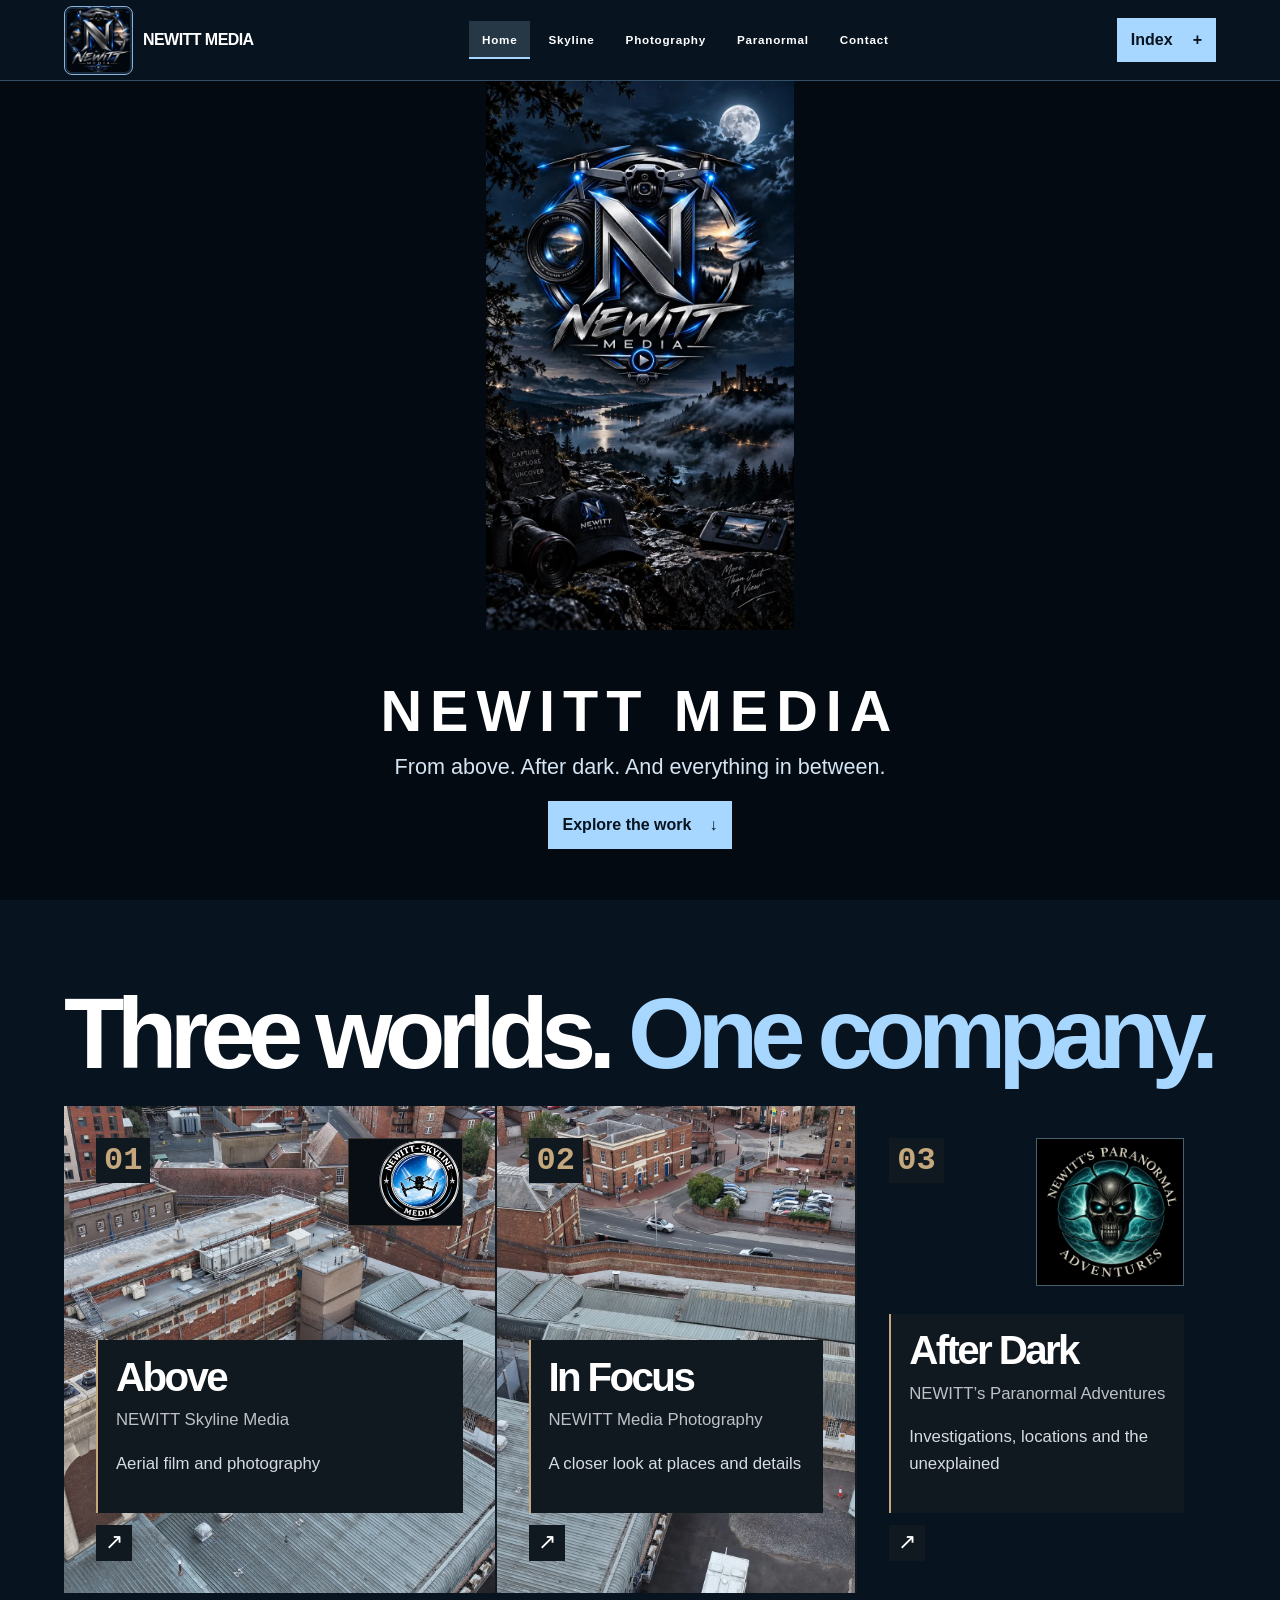
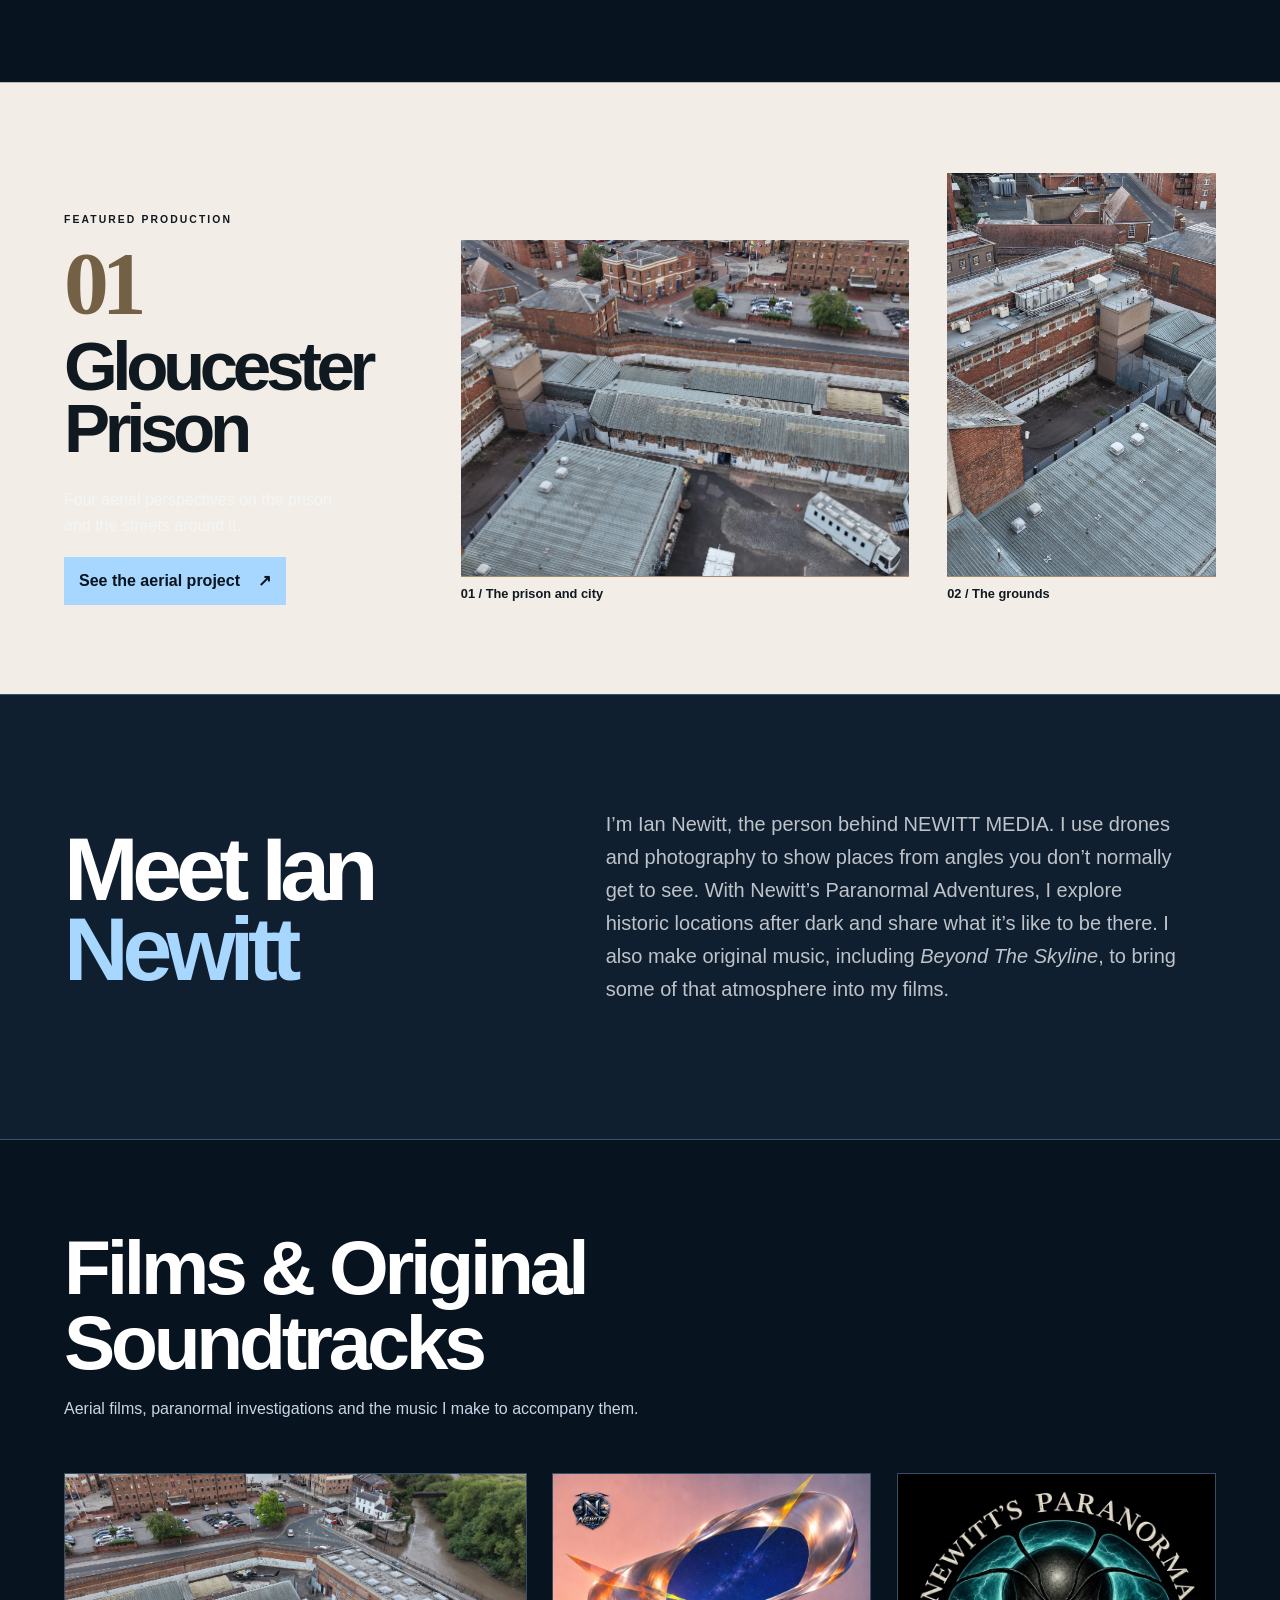
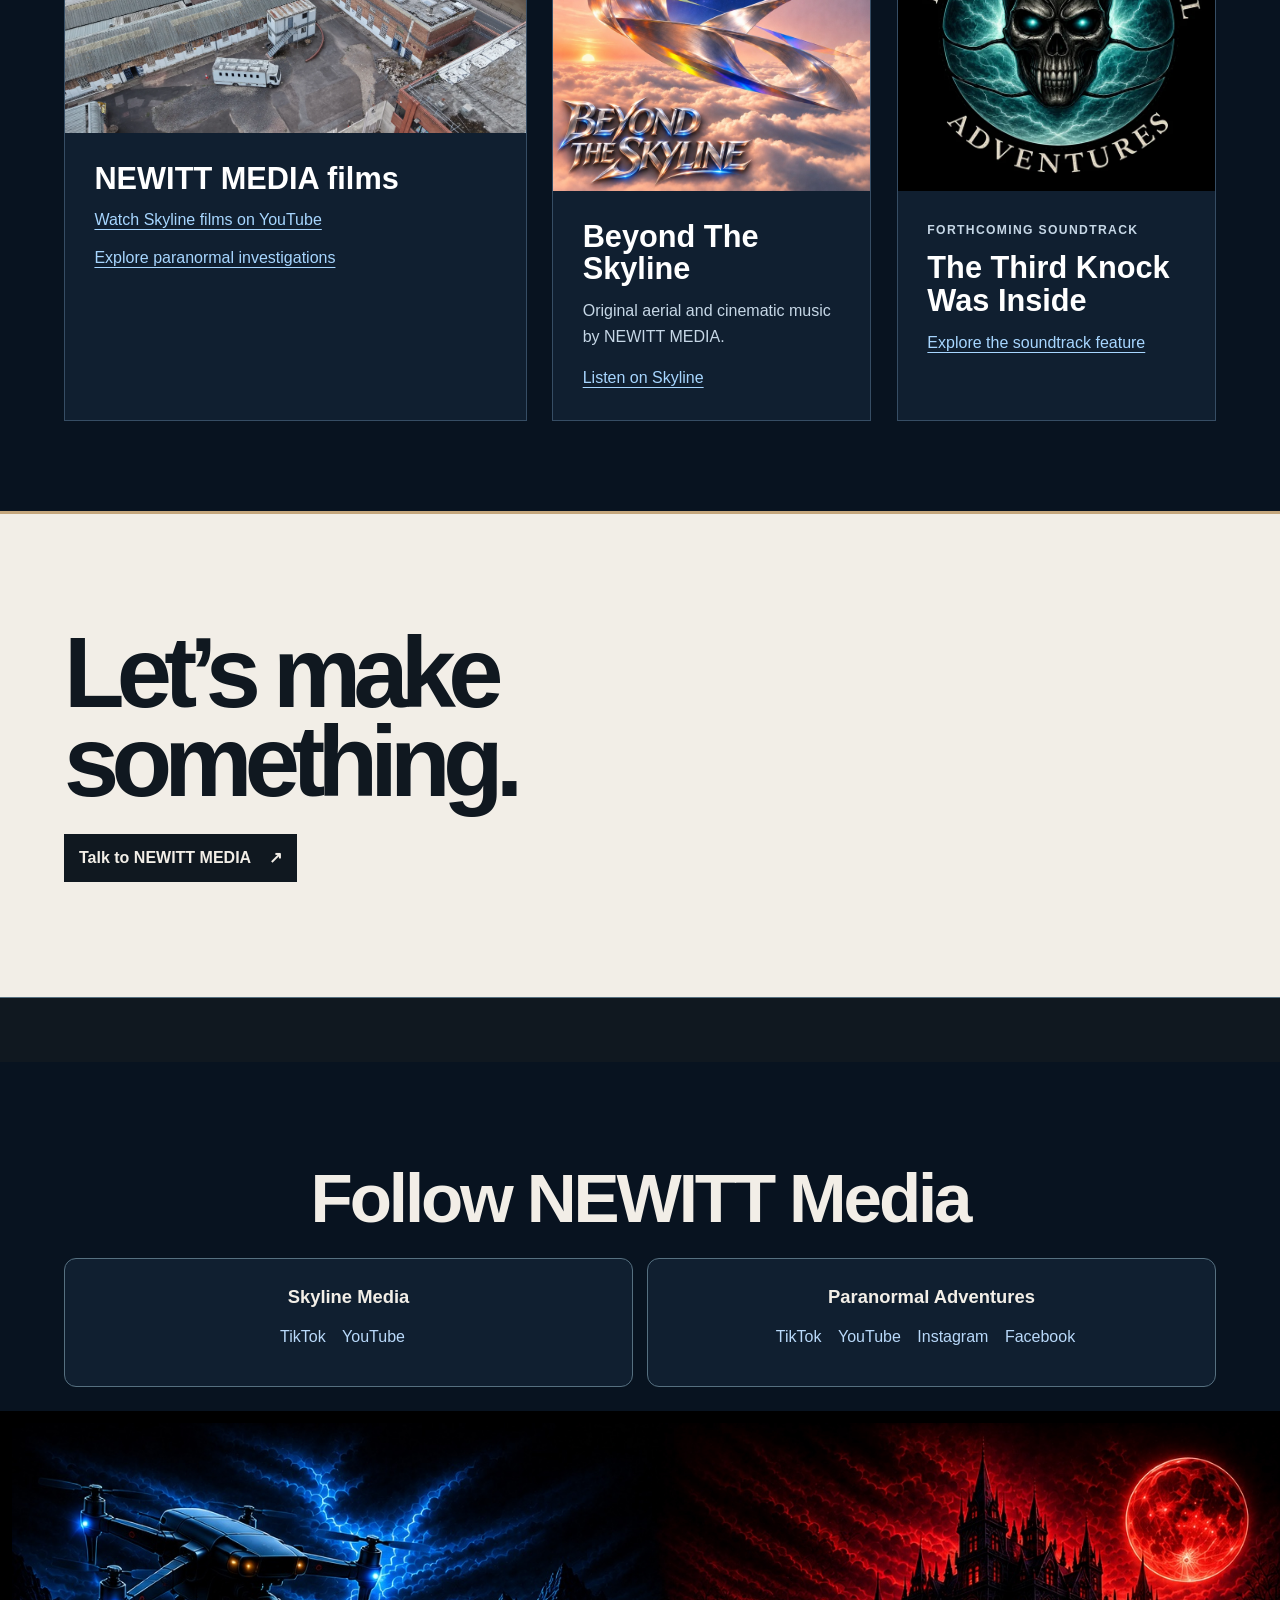
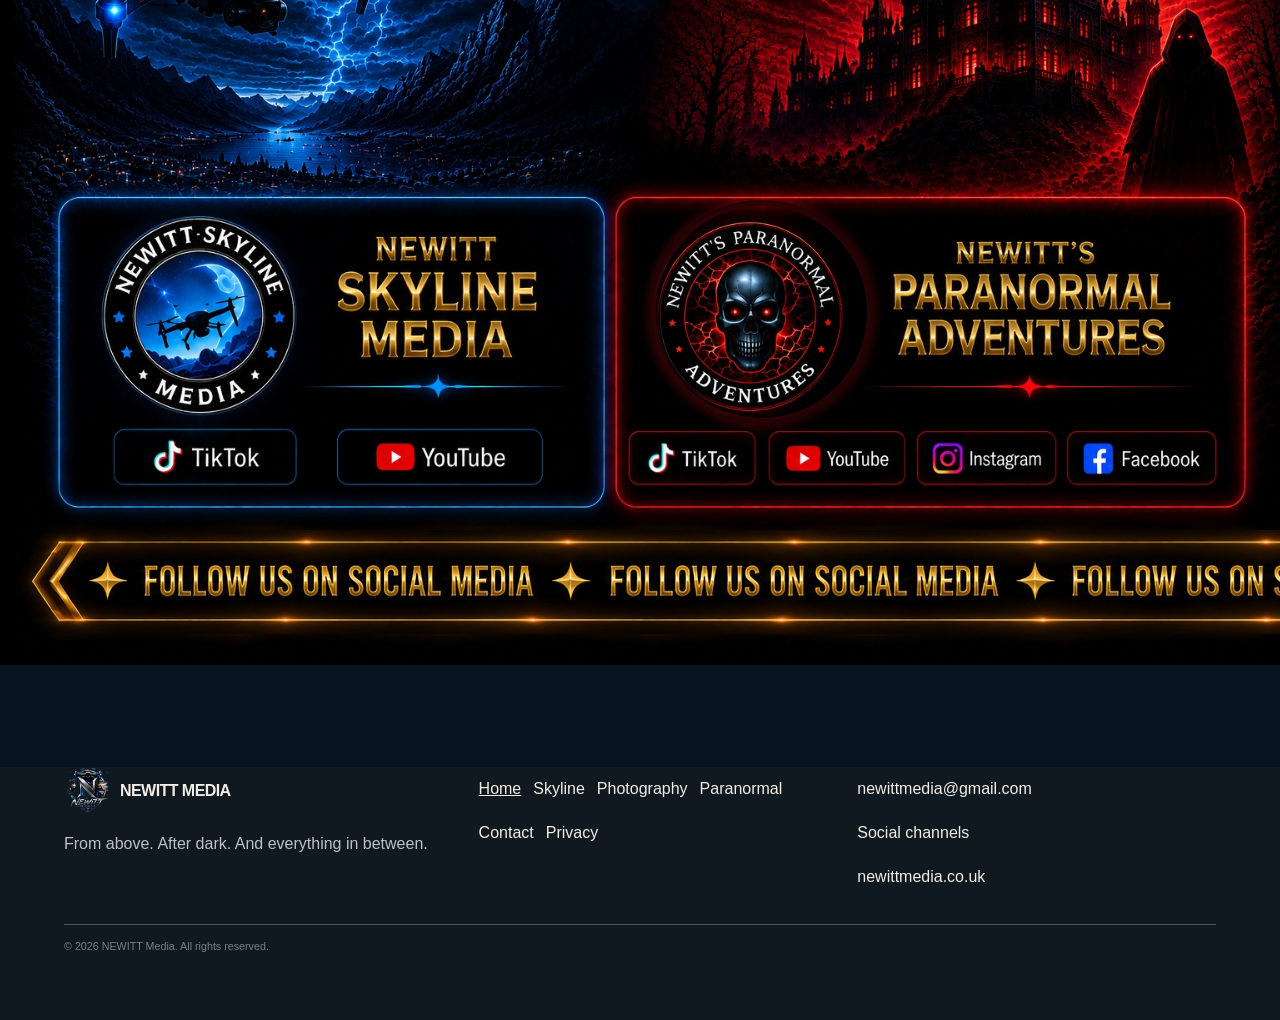
==== public/index.html @ 0f24ded1 "Build cinematic photography and Skyline reels" ====
<!doctype html>
<html lang="en-GB">

<head>

    <meta charset="utf-8">

    <meta
        name="viewport"
        content="width=device-width, initial-scale=1, viewport-fit=cover"
    >

    <meta
        name="theme-color"
        content="#020305"
    >

    <meta
        name="description"
        content="NEWITT Media. Aerial media, photography and paranormal adventures. From above. After dark. And everything in between."
    >

    <meta
        name="author"
        content="NEWITT Media"
    >

    <meta
        name="robots"
        content="index, follow, max-image-preview:large"
    >

    <meta
        name="referrer"
        content="strict-origin-when-cross-origin"
    >

    <meta
        name="format-detection"
        content="telephone=no"
    >

    <link
        rel="canonical"
        href="https://www.newittmedia.co.uk/"
    >


    <!-- =====================================================
         OPEN GRAPH
    ====================================================== -->

    <meta
        property="og:type"
        content="website"
    >

    <meta
        property="og:url"
        content="https://www.newittmedia.co.uk/"
    >

    <meta
        property="og:title"
        content="NEWITT Media | From Above. After Dark. And Everything In Between."
    >

    <meta
        property="og:description"
        content="Aerial media, photography and paranormal adventures from NEWITT Media."
    >

    <meta
        property="og:image"
        content="https://www.newittmedia.co.uk/newitt-media-logo.png"
    >

    <meta
        property="og:image:alt"
        content="NEWITT Media logo"
    >

    <meta
        property="og:site_name"
        content="NEWITT Media"
    >


    <!-- =====================================================
         TWITTER / X
    ====================================================== -->

    <meta
        name="twitter:card"
        content="summary_large_image"
    >

    <meta
        name="twitter:title"
        content="NEWITT Media | From Above. After Dark. And Everything In Between."
    >

    <meta
        name="twitter:description"
        content="Aerial media, photography and paranormal adventures from NEWITT Media."
    >

    <meta
        name="twitter:image"
        content="https://www.newittmedia.co.uk/newitt-media-logo.png"
    >

    <meta
        name="twitter:image:alt"
        content="NEWITT Media logo"
    >


    <title>
        NEWITT Media | From Above. After Dark. And Everything In Between.
    </title>


    <!-- =====================================================
         STRUCTURED DATA
    ====================================================== -->

    <script type="application/ld+json">
    {
        "@context": "https://schema.org",
        "@type": "Organization",
        "name": "NEWITT Media",
        "url": "https://www.newittmedia.co.uk/",
        "logo": "https://www.newittmedia.co.uk/newitt-media-logo.png",
        "description": "NEWITT Media brings together aerial drone media, photography and paranormal adventures.",
        "sameAs": [
            "https://www.tiktok.com/@newittskylinemedia",
            "https://www.youtube.com/@Newitt-skyline-media",
            "https://www.tiktok.com/@nw13ttt",
            "https://www.instagram.com/nw13ttt/",
            "https://www.youtube.com/@NewittsParanormalAdventures",
            "https://www.facebook.com/share/1AiSkdbyM4/"
        ]
    }
    </script>


    <!-- =====================================================
         MASTER STYLESHEET
    ====================================================== -->

    <link
        rel="stylesheet"
        href="style.css"
    >

    <link rel="stylesheet" href="studio.css?v=2">
    <link rel="stylesheet" href="editorial.css?v=3">
    <script src="editorial.js" defer></script>
    <link rel="stylesheet" href="moonlit.css?v=2">
    <script src="moonlit.js" defer></script>
</head>


<body
    id="top"
    class="home-page"
>


<!-- =====================================================
     CINEMATIC INTRO
===================================================== -->

<a class="studio-skip-link" href="#main-content">Skip to content</a>
<header class="site-header editorial-header">
    <div class="container nav">
        <a class="editorial-brand" href="index.html" aria-label="NEWITT MEDIA home">
            <span class="brand-mark"><img src="newitt-media-logo.png" alt="" width="64" height="64" fetchpriority="high"></span>
            <span>NEWITT <strong>MEDIA</strong></span>
        </a>
        <button class="menu-toggle" type="button" aria-expanded="false" aria-controls="main-menu" aria-label="Open navigation menu"><span></span><span></span><span></span></button>
        <nav class="nav-links" id="main-menu" aria-label="Main navigation"><a href="index.html" aria-current="page">Home</a><a href="skyline.html">Skyline</a><a href="photography.html">Photography</a><a href="paranormal.html">Paranormal</a><a href="contact.html">Contact</a></nav>
        <button class="editorial-menu-open" type="button" aria-haspopup="dialog" aria-controls="editorial-menu">Index <span aria-hidden="true">+</span></button>
    </div>
</header>
<dialog id="editorial-menu" class="editorial-menu" aria-labelledby="editorial-menu-title">
    <div class="editorial-menu-head">
        <div class="menu-identity"><span class="brand-mark"><img src="newitt-media-logo.png" alt="" width="64" height="64"></span><p id="editorial-menu-title">NEWITT MEDIA</p></div>
        <form method="dialog"><button type="submit" autofocus>Close <span aria-hidden="true">×</span></button></form>
    </div>
    <nav aria-label="Site index"><a href="index.html" aria-current="page"><span aria-hidden="true">01</span> Home</a><a href="skyline.html"><span aria-hidden="true">02</span> Skyline</a><a href="photography.html"><span aria-hidden="true">03</span> Photography</a><a href="paranormal.html"><span aria-hidden="true">04</span> Paranormal</a><a href="contact.html"><span aria-hidden="true">05</span> Contact</a><a href="privacy.html"><span aria-hidden="true">06</span> Privacy</a></nav>
</dialog>


<!-- =====================================================
     MAIN CONTENT
===================================================== -->

<main id="main-content" tabindex="-1">
    <section class="moon-opening" aria-labelledby="arrival-title">
        <a class="moon-opening-player" href="skyline.html#skyline-soundtracks" aria-label="Open the Beyond The Skyline soundtrack player">
            <picture>
                <source media="(max-width: 600px)" srcset="media/moonlit/valley-portrait.webp">
                <img src="media/moonlit/valley-wide.webp" width="1448" height="1086" fetchpriority="high" alt="Silver and blue NEWITT MEDIA emblem over a moonlit valley">
            </picture>
        </a>
        <div class="container moon-opening-copy">
            <h1 id="arrival-title">NEWITT MEDIA</h1>
            <p>From above. After dark. And everything in between.</p>
            <a class="editorial-action" href="#worlds">Explore the work <span aria-hidden="true">↓</span></a>
        </div>
    </section>
    <section class="worlds" id="worlds" aria-labelledby="newitt-media-intro-title">
        <div class="container">
            <h2 id="newitt-media-intro-title">Three worlds. <span>One company.</span></h2>
            <div class="worlds-panels">
                <a class="world-panel world-skyline" href="skyline.html" data-lens="skyline">
                    <img class="world-image" src="media/skyline/Gloucester-prison-aerial-03.webp" alt="" loading="lazy" decoding="async">
                    <span class="world-panel-top"><span class="world-index" aria-hidden="true">01</span><img class="world-logo" src="sky-logo.png" alt="" loading="lazy" decoding="async"></span>
                    <div class="world-copy"><h3>Above</h3><p>NEWITT Skyline Media</p><p class="world-description">Aerial film and photography</p></div>
                    <span class="world-arrow" aria-hidden="true">↗</span>
                </a>
                <a class="world-panel world-photography" href="photography.html" data-lens="photography">
                    <img class="world-image" src="media/skyline/Gloucester-prison-aerial-02.webp" alt="" loading="lazy" decoding="async">
                    <span class="world-panel-top"><span class="world-index" aria-hidden="true">02</span></span>
                    <div class="world-copy"><h3>In Focus</h3><p>NEWITT Media Photography</p><p class="world-description">A closer look at places and details</p></div>
                    <span class="world-arrow" aria-hidden="true">↗</span>
                </a>
                <a class="world-panel world-paranormal" href="paranormal.html" data-lens="paranormal">
                    
                    <span class="world-panel-top"><span class="world-index" aria-hidden="true">03</span><img class="world-logo" src="media/moonlit/after-dark.webp" alt="" loading="lazy" decoding="async"></span>
                    <div class="world-copy"><h3>After Dark</h3><p>NEWITT’s Paranormal Adventures</p><p class="world-description">Investigations, locations and the unexplained</p></div>
                    <span class="world-arrow" aria-hidden="true">↗</span>
                </a>
            </div>
        </div>
    </section>
    <section class="production-wall" aria-labelledby="production-title">
        <div class="container production-layout">
            <header><p class="eyebrow">Featured production</p><p class="production-index" aria-hidden="true">01</p><h2 id="production-title">Gloucester<br>Prison</h2>
                <p>Four aerial perspectives on the prison and the streets around it.</p>
                <a class="editorial-action" href="skyline.html#gloucester-prison">See the aerial project <span aria-hidden="true">↗</span></a>
            </header>
            <figure class="production-wide"><img src="media/skyline/Gloucester-prison-aerial-02.webp" alt="Aerial view of Gloucester Prison and nearby buildings" loading="lazy" decoding="async"><figcaption>01 / The prison and city</figcaption></figure>
            <figure class="production-tall"><img src="media/skyline/Gloucester-prison-aerial-03.webp" alt="The prison grounds and neighbouring streets" loading="lazy" decoding="async"><figcaption>02 / The grounds</figcaption></figure>
        </div>
    </section>
    <section class="ian-bio" id="meet-ian" aria-labelledby="ian-title">
        <div class="container ian-layout">
            <h2 id="ian-title">Meet Ian <span>Newitt</span></h2>
            <p>I’m Ian Newitt, the person behind NEWITT MEDIA. I use drones and photography to show places from angles you don’t normally get to see. With Newitt’s Paranormal Adventures, I explore historic locations after dark and share what it’s like to be there. I also make original music, including <em>Beyond The Skyline</em>, to bring some of that atmosphere into my films.</p>
        </div>
    </section>
    <section class="editorial-screening original-showcase" id="home-soundtrack" aria-labelledby="screening-title">
        <div class="container">
            <header class="original-heading">
                <h2 id="screening-title">Films &amp; Original Soundtracks</h2>
                <p>Aerial films, paranormal investigations and the music I make to accompany them.</p>
            </header>
            <div class="original-grid">
                <article class="original-film">
                    <img src="media/skyline/Gloucester-prison-aerial-01.webp" alt="Gloucester Prison from above" width="2400" height="1350" loading="lazy" decoding="async">
                    <div class="original-copy">
                        <h3>NEWITT MEDIA films</h3>
                        <a href="https://www.youtube.com/@Newitt-skyline-media">Watch Skyline films on YouTube</a>
                        <a href="paranormal.html">Explore paranormal investigations</a>
                    </div>
                </article>
                <article class="original-album">
                    <img src="media/soundtracks/beyond-the-skyline.jpg" alt="Beyond The Skyline cover artwork" width="820" height="820" loading="lazy" decoding="async">
                    <div class="original-copy">
                        <h3>Beyond The Skyline</h3>
                        <p>Original aerial and cinematic music by NEWITT MEDIA.</p>
                        <a href="skyline.html#skyline-soundtracks">Listen on Skyline</a>
                    </div>
                </article>
                <article class="original-album">
                    <img src="media/moonlit/after-dark.webp" alt="Newitt’s Paranormal Adventures skull emblem" width="700" height="700" loading="lazy" decoding="async">
                    <div class="original-copy">
                        <p class="original-label">Forthcoming soundtrack</p>
                        <h3>The Third Knock Was Inside</h3>
                        <a href="paranormal.html#original-soundtracks">Explore the soundtrack feature</a>
                    </div>
                </article>
            </div>
        </div>
    </section>

    <section class="editorial-invitation" aria-labelledby="invitation-title">
        <div class="container"><h2 id="invitation-title">Let’s make<br>something.</h2><a class="editorial-action" href="contact.html">Talk to NEWITT MEDIA <span aria-hidden="true">↗</span></a></div>
    </section>
</main>


<!-- =====================================================
     BACK TO TOP
===================================================== -->

<a
    href="#top"
    class="back-to-top"
    id="back-to-top"
    aria-label="Back to top"
>
    ↑
</a>


<!-- =====================================================
     FOOTER
===================================================== -->

<footer class="site-footer editorial-footer">
    <section
    class="social-hub"
    id="social"
    aria-label="NEWITT Media cinematic social media animation"
>

    <div class="container studio-social-links">
        <h2>Follow NEWITT Media</h2>
        <div class="studio-social-grid">
            <div>
                <h3>Skyline Media</h3>
                <a href="https://www.tiktok.com/@newittskylinemedia">TikTok</a>
                <a href="https://www.youtube.com/@Newitt-skyline-media">YouTube</a>
            </div>
            <div>
                <h3>Paranormal Adventures</h3>
                <a href="https://www.tiktok.com/@nw13ttt">TikTok</a>
                <a href="https://www.youtube.com/@NewittsParanormalAdventures">YouTube</a>
                <a href="https://www.instagram.com/nw13ttt/">Instagram</a>
                <a href="https://www.facebook.com/share/1AiSkdbyM4/">Facebook</a>
            </div>
        </div>
    </div>
    <div
        class="social-master-frame"
        style="position:relative;"
    >

        <iframe
            class="social-master-animation"
            src="NEWITT_ANIMATED_SOCIAL_SECTION_BANNER_BUTTONS.html"
            title="NEWITT Media cinematic social media animation"
            loading="lazy"
            scrolling="no"
            frameborder="0"
            allowtransparency="true"
        ></iframe>


        <!-- =================================================
             INVISIBLE SOCIAL CLICK ZONES

             EDIT ONLY THE HREFS BELOW IF A SOCIAL ACCOUNT
             EVER CHANGES.
        ================================================== -->

        <div
            aria-label="NEWITT Media social media links"
            style="
                position:absolute;
                inset:0;
                z-index:20;
                pointer-events:none;
            "
        >

            <!-- SKYLINE TIKTOK -->

            <a
                href="https://www.tiktok.com/@newittskylinemedia"
                target="_blank"
                rel="noopener noreferrer"
                aria-label="NEWITT Skyline Media TikTok"
                style="
                    position:absolute;
                    left:7.7%;
                    top:70.3%;
                    width:14.7%;
                    height:8%;
                    display:block;
                    pointer-events:auto;
                    background:transparent;
                    cursor:pointer;
                "
            ></a>


            <!-- SKYLINE YOUTUBE -->

            <a
                href="https://www.youtube.com/@Newitt-skyline-media"
                target="_blank"
                rel="noopener noreferrer"
                aria-label="NEWITT Skyline Media YouTube"
                style="
                    position:absolute;
                    left:25.1%;
                    top:70.3%;
                    width:16.6%;
                    height:8%;
                    display:block;
                    pointer-events:auto;
                    background:transparent;
                    cursor:pointer;
                "
            ></a>


            <!-- PARANORMAL TIKTOK -->

            <a
                href="https://www.tiktok.com/@nw13ttt"
                target="_blank"
                rel="noopener noreferrer"
                aria-label="NEWITT's Paranormal Adventures TikTok"
                style="
                    position:absolute;
                    left:47.9%;
                    top:70.3%;
                    width:10.4%;
                    height:8%;
                    display:block;
                    pointer-events:auto;
                    background:transparent;
                    cursor:pointer;
                "
            ></a>


            <!-- PARANORMAL YOUTUBE -->

            <a
                href="https://www.youtube.com/@NewittsParanormalAdventures"
                target="_blank"
                rel="noopener noreferrer"
                aria-label="NEWITT's Paranormal Adventures YouTube"
                style="
                    position:absolute;
                    left:58.9%;
                    top:70.3%;
                    width:11.1%;
                    height:8%;
                    display:block;
                    pointer-events:auto;
                    background:transparent;
                    cursor:pointer;
                "
            ></a>


            <!-- PARANORMAL INSTAGRAM -->

            <a
                href="https://www.instagram.com/nw13ttt/"
                target="_blank"
                rel="noopener noreferrer"
                aria-label="NEWITT's Paranormal Adventures Instagram"
                style="
                    position:absolute;
                    left:70.4%;
                    top:70.3%;
                    width:11.5%;
                    height:8%;
                    display:block;
                    pointer-events:auto;
                    background:transparent;
                    cursor:pointer;
                "
            ></a>


            <!-- PARANORMAL FACEBOOK -->

            <a
                href="https://www.facebook.com/share/1AiSkdbyM4/"
                target="_blank"
                rel="noopener noreferrer"
                aria-label="NEWITT's Paranormal Adventures Facebook"
                style="
                    position:absolute;
                    left:82.1%;
                    top:70.3%;
                    width:12.3%;
                    height:8%;
                    display:block;
                    pointer-events:auto;
                    background:transparent;
                    cursor:pointer;
                "
            ></a>

        </div>

    </div>

</section>
    <div class="container">
        <div class="editorial-footer-grid">
            <div>
                <a class="editorial-brand" href="index.html"><img src="newitt-media-logo.png" alt="" width="52" height="52"><span>NEWITT <strong>MEDIA</strong></span></a>
                <p>From above. After dark. And everything in between.</p>
            </div>
            <nav class="studio-footer-links" aria-label="Footer navigation"><a href="index.html" aria-current="page">Home</a><a href="skyline.html">Skyline</a><a href="photography.html">Photography</a><a href="paranormal.html">Paranormal</a><a href="contact.html">Contact</a><a href="privacy.html">Privacy</a></nav>
            <div class="editorial-footer-contact">
                <a href="mailto:newittmedia@gmail.com">newittmedia@gmail.com</a>
                <a href="index.html#social">Social channels</a>
                <a href="https://newittmedia.co.uk/">newittmedia.co.uk</a>
            </div>
        </div>
        <p class="copyright">© 2026 NEWITT Media. All rights reserved.</p>
    </div>
</footer>


<!-- =====================================================
     MASTER JAVASCRIPT
===================================================== -->

<script
    src="script.js"
    defer
></script>


</body>

</html>
---- public/style.css ----
/* =========================================================
   NEWITT MEDIA
   MASTER PROFESSIONAL STYLESHEET
   STREAMLINED FINAL BUILD
   30 AUGUST 2026

   Premium dark / blue / cyan / gold
   Responsive desktop / tablet / mobile
   Cinematic first-visit intro
   Mobile page-transition protection
========================================================= */


/* =========================================================
   RESET
========================================================= */

*,
*::before,
*::after {
    box-sizing: border-box;
}

html {
    background: #020305;
    scroll-behavior: smooth;
}

body {
    margin: 0;
    min-width: 320px;
    min-height: 100vh;
    overflow-x: hidden;

    background:
        linear-gradient(
            180deg,
            rgba(2, 3, 5, 0.08),
            rgba(2, 3, 5, 0.22)
        ),
        url("background.png") center top / cover no-repeat fixed;

    color: #f4f7fa;

    font-family:
        Inter,
        "Avenir Next",
        Avenir,
        -apple-system,
        BlinkMacSystemFont,
        "Segoe UI",
        Arial,
        sans-serif;

    line-height: 1.6;

    text-rendering: optimizeLegibility;

    -webkit-font-smoothing: antialiased;
    -moz-osx-font-smoothing: grayscale;
}

body::before {
    content: "";

    position: fixed;
    inset: 0;

    z-index: -1;

    pointer-events: none;

    background:
        radial-gradient(
            circle at 50% 15%,
            rgba(0, 174, 255, 0.045),
            transparent 42%
        );
}

img {
    display: block;
    max-width: 100%;
}

a {
    color: inherit;
    text-decoration: none;
}

button {
    font: inherit;
}

button,
a {
    -webkit-tap-highlight-color: transparent;
}

section {
    position: relative;
}

::selection {
    background: rgba(0, 190, 255, 0.25);
    color: #ffffff;
}


/* =========================================================
   MASTER CONTAINER
========================================================= */

.container {
    width: min(1120px, calc(100% - 40px));
    margin-inline: auto;
}


/* =========================================================
   HEADER
========================================================= */

.site-header {
    position: sticky;
    top: 0;
    z-index: 1000;

    background: rgba(2, 3, 5, 0.84);

    border-bottom:
        1px solid
        rgba(255, 255, 255, 0.08);

    backdrop-filter: blur(18px);
    -webkit-backdrop-filter: blur(18px);
}

.nav {
    min-height: 76px;

    display: flex;
    align-items: center;
    justify-content: space-between;

    gap: 24px;
}

.nav-brand {
    display: inline-flex;
    align-items: center;

    gap: 10px;

    min-width: 0;
}

.nav-brand img {
    width: 42px;
    height: 42px;

    flex: 0 0 42px;

    object-fit: contain;
}

.nav-brand span {
    white-space: nowrap;

    color: #ffffff;

    font-size: 0.86rem;
    font-weight: 750;

    letter-spacing: 0.14em;
}

.nav-brand strong {
    color: #c9a45b;
}

.nav-links {
    display: flex;
    align-items: center;

    gap: 4px;
}

.nav-links a {
    padding: 8px 11px;

    border-radius: 6px;

    color:
        rgba(255, 255, 255, 0.76);

    font-size: 0.73rem;
    font-weight: 650;

    letter-spacing: 0.065em;

    transition:
        color 180ms ease,
        background 180ms ease;
}

.nav-links a:hover,
.nav-links a.active {
    color: #ffffff;

    background:
        rgba(255, 255, 255, 0.07);
}

.menu-toggle {
    display: none;

    width: 44px;
    height: 44px;

    padding: 8px;

    border:
        1px solid
        rgba(255, 255, 255, 0.15);

    border-radius: 8px;

    background:
        rgba(255, 255, 255, 0.035);

    cursor: pointer;
}

.menu-toggle span {
    display: block;

    width: 100%;
    height: 2px;

    margin: 5px 0;

    border-radius: 999px;

    background: #ffffff;
}


/* =========================================================
   TYPOGRAPHY
========================================================= */

h1,
h2,
h3 {
    margin-top: 0;

    line-height: 1.08;

    font-family:
        "Avenir Next",
        Avenir,
        Inter,
        -apple-system,
        BlinkMacSystemFont,
        "Segoe UI",
        Arial,
        sans-serif;

    text-rendering: optimizeLegibility;
}

h1 {
    margin-bottom: 18px;

    font-size:
        clamp(2.25rem, 6vw, 5rem);

    font-weight: 750;

    letter-spacing: -0.028em;
}

h2 {
    margin-bottom: 16px;

    font-size:
        clamp(2rem, 4vw, 3.4rem);

    font-weight: 750;

    letter-spacing: -0.022em;
}

h3 {
    margin-bottom: 10px;

    font-size: 1.15rem;

    font-weight: 700;
}

p {
    margin-top: 0;

    color:
        rgba(244, 247, 250, 0.76);
}

.eyebrow {
    margin-bottom: 10px;

    color: #c9a45b;

    font-size: 0.65rem;
    font-weight: 750;

    letter-spacing: 0.20em;

    text-transform: uppercase;
}

h1 span,
h2 span,
.section-heading span {
    color: #c9a45b;
}


/* =========================================================
   GLOBAL CENTRING
========================================================= */

.hero,
.skyline-hero,
.paranormal-hero,
.photography-hero,
.contact-hero {
    text-align: center;
}

.hero-content,
.skyline-hero-content,
.paranormal-hero-content,
.photography-hero-content,
.contact-hero-content {
    width: min(860px, 100%);

    margin-inline: auto;

    display: flex;
    flex-direction: column;

    align-items: center;
    justify-content: center;

    text-align: center;
}

.about {
    width: min(900px, 100%);

    margin-inline: auto;

    text-align: center;
}

.section-heading {
    width: 100%;

    margin-bottom: 28px;

    text-align: center;
}

.section-heading p {
    width: min(700px, 100%);

    margin-inline: auto;
}

.about > p {
    width: min(760px, 100%);

    margin-inline: auto;
}


/* =========================================================
   HERO
========================================================= */

.hero,
.skyline-hero,
.paranormal-hero,
.photography-hero,
.contact-hero {
    min-height: 76vh;

    display: flex;
    align-items: center;

    padding: 95px 0;
}

.hero {
    overflow: hidden;
}

.hero-atmosphere,
.paranormal-atmosphere {
    position: absolute;
    inset: 0;

    pointer-events: none;
}

.hero-atmosphere {
    background:
        radial-gradient(
            circle at 50% 42%,
            rgba(0, 170, 255, 0.10),
            transparent 35%
        );
}

.paranormal-atmosphere {
    background:
        radial-gradient(
            circle at 50% 35%,
            rgba(155, 20, 30, 0.12),
            transparent 40%
        );
}

.paranormal-fog {
    position: absolute;
    inset: 0;

    pointer-events: none;

    background:
        radial-gradient(
            ellipse at 50% 80%,
            rgba(180, 180, 180, 0.045),
            transparent 45%
        );
}

.hero-content {
    position: relative;
    z-index: 2;
}

.hero-logo-wrap {
    width: min(230px, 46vw);

    margin: 0 auto 25px;
}

.hero-logo {
    width: 100%;
    height: auto;

    object-fit: contain;

    margin-inline: auto;

    filter:
        drop-shadow(
            0 0 28px
            rgba(0, 170, 255, 0.13)
        );
}

.hero-content h1 {
    width: 100%;
    max-width: 950px;

    margin-inline: auto;
}

.hero-rule {
    width: 90px;
    height: 1px;

    margin: 20px auto;

    background:
        rgba(201, 164, 91, 0.65);
}

.hero-tagline {
    color: #c9a45b;

    font-size:
        clamp(0.75rem, 1.5vw, 0.95rem);

    font-weight: 750;

    letter-spacing: 0.18em;

    text-transform: uppercase;

    text-align: center;
}

.hero-introduction {
    width: min(650px, 100%);

    margin-inline: auto;

    text-align: center;
}


/* =========================================================
   PAGE LOGOS
========================================================= */

.page-logo {
    display: block;

    width: min(250px, 52vw);

    max-height: 220px;

    height: auto;

    margin: 0 auto 28px;

    object-fit: contain;
}

.skyline-logo {
    filter:
        drop-shadow(
            0 0 28px
            rgba(0, 174, 255, 0.18)
        );
}

.paranormal-logo {
    filter:
        drop-shadow(
            0 0 28px
            rgba(190, 30, 40, 0.22)
        );
}

.photography-logo {
    filter:
        drop-shadow(
            0 0 28px
            rgba(201, 164, 91, 0.14)
        );
}

.photography-mark {
    margin-bottom: 18px;

    text-align: center;
}

.photography-symbol {
    color: #78d58a;

    font-size: 2.7rem;

    line-height: 1;
}


/* =========================================================
   BUTTONS
========================================================= */

.buttons,
.hero-actions {
    width: 100%;

    display: flex;

    align-items: center;
    justify-content: center;

    flex-wrap: wrap;

    gap: 9px;

    margin-top: 22px;
}

.button,
.buttons a,
.hero-actions a,
.social-button {
    display: inline-flex;

    width: auto;

    max-width: max-content;

    flex: 0 0 auto;

    min-height: 39px;

    align-items: center;
    justify-content: center;

    gap: 7px;

    padding: 8px 14px;

    border:
        1px solid
        rgba(255, 255, 255, 0.16);

    border-radius: 6px;

    background:
        rgba(255, 255, 255, 0.045);

    color: #ffffff;

    font-size: 0.70rem;

    font-weight: 700;

    letter-spacing: 0.055em;

    line-height: 1.1;

    white-space: nowrap;

    cursor: pointer;

    transition:
        transform 180ms ease,
        background 180ms ease,
        border-color 180ms ease,
        box-shadow 180ms ease;
}

.button:hover,
.buttons a:hover,
.hero-actions a:hover,
.social-button:hover {
    transform: translateY(-2px);

    background:
        rgba(255, 255, 255, 0.09);

    border-color:
        rgba(255, 255, 255, 0.28);
}

.button.primary {
    color: #f5d38a;

    border-color:
        rgba(201, 164, 91, 0.52);

    background:
        rgba(201, 164, 91, 0.12);
}

.button.primary:hover {
    background:
        rgba(201, 164, 91, 0.20);

    box-shadow:
        0 8px 25px
        rgba(201, 164, 91, 0.10);
}


/* =========================================================
   CINEMATIC FIRST-VISIT INTRO
========================================================= */

.site-intro {
    position: fixed;

    inset: 0;

    z-index: 5000;

    display: grid;

    place-items: center;

    overflow: hidden;

    background: #020305;

    transform: translateZ(0);

    -webkit-transform: translateZ(0);
}

.intro-atmosphere {
    position: absolute;

    inset: -20%;

    background:
        radial-gradient(
            circle at center,
            rgba(0, 170, 255, 0.14),
            transparent 28%
        ),
        radial-gradient(
            circle at 50% 65%,
            rgba(0, 120, 255, 0.07),
            transparent 38%
        );

    animation:
        introAtmosphere
        5s
        ease-in-out
        infinite
        alternate;
}

.intro-light-sweep {
    position: absolute;

    top: -20%;
    left: -30%;

    width: 28%;
    height: 140%;

    background:
        linear-gradient(
            90deg,
            transparent,
            rgba(130, 220, 255, 0.18),
            transparent
        );

    transform: rotate(18deg);

    animation:
        introSweep
        6.5s
        ease-in-out
        infinite;
}

.intro-content {
    position: relative;

    z-index: 2;

    display: flex;

    width:
        min(
            760px,
            calc(100% - 40px)
        );

    flex-direction: column;

    align-items: center;

    text-align: center;
}

.intro-logo {
    display: block;

    width:
        min(
            240px,
            52vw
        );

    max-height: 280px;

    height: auto;

    margin: 0 auto;

    object-fit: contain;

    opacity: 1;

    filter: none;

    transform:
        translateZ(0);

    -webkit-transform:
        translateZ(0);

    backface-visibility: hidden;

    -webkit-backface-visibility: hidden;

    animation:
        introLogoSafe
        1.2s
        ease-out
        both;
}

.intro-name {
    margin-top: 22px;

    color: #ffffff;

    font-size:
        clamp(
            1.8rem,
            5vw,
            3.8rem
        );

    font-weight: 850;

    letter-spacing: 0.14em;
}

.intro-name span {
    color: #c9a45b;
}

.intro-line {
    width: 90px;
    height: 1px;

    margin: 20px auto;

    background:
        rgba(201, 164, 91, 0.7);
}

.intro-tagline {
    max-width: 680px;

    color:
        rgba(255, 255, 255, 0.76);

    font-size:
        clamp(
            0.68rem,
            1.7vw,
            0.9rem
        );

    font-weight: 700;

    letter-spacing: 0.17em;

    line-height: 1.8;

    text-align: center;
}

.site-intro.intro-hidden {
    opacity: 0;

    visibility: hidden;

    pointer-events: none;

    transition:
        opacity 900ms ease,
        visibility 0s linear 900ms;
}


/* =========================================================
   MOBILE PAGE TRANSITION
   JAVASCRIPT CREATES THIS ELEMENT

   This is deliberately extremely simple.

   The overlay is:
   - fixed
   - full screen
   - above everything
   - GPU composited
   - pointer protected
========================================================= */

#newitt-transition-overlay {
    position: fixed;

    inset: 0;

    width: 100%;
    height: 100%;

    z-index: 2147483647;

    background: #020305;

    opacity: 0;

    visibility: visible;

    pointer-events: all;

    transform: translateZ(0);

    -webkit-transform: translateZ(0);

    will-change: opacity;

    contain: strict;
}


/* =========================================================
   NEWITT MEDIA INTRODUCTION
========================================================= */

.newitt-media-intro {
    position: relative;

    width: 100%;

    overflow: hidden;

    padding:
        85px 0 78px;

    background:
        linear-gradient(
            180deg,
            rgba(2, 3, 5, 0.30),
            rgba(2, 3, 5, 0.72)
        );

    text-align: center;
}

.newitt-media-intro-glow {
    position: absolute;

    inset: 0;

    pointer-events: none;

    background:
        radial-gradient(
            circle at 50% 18%,
            rgba(0, 174, 255, 0.075),
            transparent 34%
        ),
        radial-gradient(
            circle at 50% 75%,
            rgba(201, 164, 91, 0.045),
            transparent 40%
        );
}

.newitt-media-intro .container {
    position: relative;

    z-index: 2;
}

.newitt-media-intro-heading {
    width:
        min(
            760px,
            100%
        );

    margin:
        0 auto 42px;

    text-align: center;
}

.newitt-media-intro-heading h2 {
    margin-bottom: 0;

    font-size:
        clamp(
            2rem,
            6vw,
            3.5rem
        );
}

.newitt-media-intro-main {
    width:
        min(
            650px,
            100%
        );

    margin:
        0 auto;

    color:
        rgba(244, 247, 250, 0.70);

    font-size:
        clamp(
            0.9rem,
            2vw,
            1.05rem
        );

    line-height: 1.7;

    text-align: center;
}


/* =========================================================
   THREE WORLD CARDS
========================================================= */

.newitt-media-intro-worlds {
    width: 100%;

    display: grid;

    grid-template-columns:
        repeat(
            3,
            minmax(
                0,
                1fr
            )
        );

    gap: 18px;

    align-items: stretch;
}

.newitt-intro-world {
    position: relative;

    min-width: 0;

    display: flex;

    flex-direction: column;

    align-items: center;

    justify-content: flex-start;

    padding:
        30px 22px 27px;

    overflow: hidden;

    border:
        1px solid
        rgba(255, 255, 255, 0.10);

    border-radius: 10px;

    background:
        rgba(4, 7, 12, 0.58);

    box-shadow:
        0 18px 55px
        rgba(0, 0, 0, 0.18);

    backdrop-filter: blur(8px);

    -webkit-backdrop-filter: blur(8px);

    text-align: center;

    transition:
        transform 350ms ease,
        border-color 350ms ease,
        background 350ms ease,
        box-shadow 350ms ease;
}

.newitt-intro-world:hover {
    transform:
        translateY(-7px);

    background:
        rgba(7, 10, 16, 0.70);

    box-shadow:
        0 24px 65px
        rgba(0, 0, 0, 0.28);
}


/* =========================================================
   WORLD ACCENTS
========================================================= */

.newitt-intro-skyline {
    border-color:
        rgba(0, 174, 255, 0.20);
}

.newitt-intro-skyline:hover {
    border-color:
        rgba(0, 174, 255, 0.52);

    box-shadow:
        0 24px 65px
        rgba(0, 140, 255, 0.10);
}

.newitt-intro-paranormal {
    border-color:
        rgba(190, 30, 40, 0.18);
}

.newitt-intro-paranormal:hover {
    border-color:
        rgba(220, 45, 55, 0.48);

    box-shadow:
        0 24px 65px
        rgba(180, 25, 35, 0.10);
}

.newitt-intro-photography {
    border-color:
        rgba(201, 164, 91, 0.20);
}

.newitt-intro-photography:hover {
    border-color:
        rgba(201, 164, 91, 0.48);

    box-shadow:
        0 24px 65px
        rgba(201, 164, 91, 0.09);
}


/* =========================================================
   WORLD LOGOS
========================================================= */

.newitt-intro-logo-wrap {
    width: 100%;

    height: 135px;

    display: flex;

    align-items: center;
    justify-content: center;

    margin-bottom: 18px;

    overflow: hidden;
}

.newitt-intro-logo {
    display: block;

    width:
        min(
            175px,
            70%
        );

    height: 125px;

    object-fit: contain;

    margin-inline: auto;

    transition:
        transform 450ms ease;
}

.newitt-intro-world:hover
.newitt-intro-logo {
    transform:
        scale(1.035);
}

.newitt-intro-skyline
.newitt-intro-logo {
    filter:
        drop-shadow(
            0 0 18px
            rgba(0, 174, 255, 0.14)
        );
}

.newitt-intro-paranormal
.newitt-intro-logo {
    filter:
        drop-shadow(
            0 0 18px
            rgba(190, 30, 40, 0.16)
        );
}

.newitt-intro-photography
.newitt-intro-logo {
    filter:
        drop-shadow(
            0 0 18px
            rgba(201, 164, 91, 0.12)
        );
}


/* =========================================================
   WORLD TEXT
========================================================= */

.newitt-intro-text {
    width: 100%;

    text-align: center;
}

.newitt-intro-text h3 {
    margin-bottom: 10px;

    color: #ffffff;

    font-size:
        clamp(
            0.82rem,
            1.3vw,
            1rem
        );

    font-weight: 800;

    letter-spacing: 0.10em;

    line-height: 1.35;
}

.newitt-intro-text p {
    width: 100%;

    margin:
        0 auto;

    color:
        rgba(244, 247, 250, 0.67);

    font-size:
        clamp(
            0.76rem,
            1.2vw,
            0.88rem
        );

    line-height: 1.7;

    text-align: center;
}


/* =========================================================
   INTRO CLOSING
========================================================= */

.newitt-media-intro-closing {
    width:
        min(
            760px,
            100%
        );

    margin:
        38px auto 0;

    padding-top: 26px;

    border-top:
        1px solid
        rgba(201, 164, 91, 0.18);

    text-align: center;
}

.newitt-media-intro-closing p {
    margin-bottom: 9px;

    color:
        rgba(255, 255, 255, 0.72);

    font-size:
        clamp(
            0.9rem,
            2vw,
            1.05rem
        );

    letter-spacing: 0.03em;
}

.newitt-media-intro-closing strong {
    color: #c9a45b;

    font-weight: 750;
}

.newitt-media-intro-closing span {
    display: block;

    color:
        rgba(255, 255, 255, 0.43);

    font-size:
        clamp(
            0.58rem,
            1.2vw,
            0.68rem
        );

    font-weight: 700;

    letter-spacing: 0.16em;

    line-height: 1.6;
}


/* =========================================================
   MASTER CINEMATIC SOCIAL ANIMATION
========================================================= */

.social-hub {
    position: relative;

    width: 100%;

    overflow: hidden;

    isolation: isolate;

    padding: 0;

    background: #020305;

    text-align: center;
}

.social-master-frame {
    position: relative;

    width: 100%;

    max-width: 1536px;

    margin-inline: auto;

    overflow: hidden;

    background: #020305;

    aspect-ratio:
        1536 / 1024;

    transform: translateZ(0);

    -webkit-transform: translateZ(0);
}

.social-master-animation,
.social-master-frame iframe {
    display: block;

    width: 100%;
    height: 100%;

    margin: 0;
    padding: 0;

    border: 0;

    overflow: hidden;

    background: #020305;
}


/* =========================================================
   CTA
========================================================= */

.home-cta {
    padding:
        70px 0;
}

.cta-panel {
    width:
        min(
            780px,
            100%
        );

    margin-inline: auto;

    padding:
        38px 30px;

    border:
        1px solid
        rgba(201, 164, 91, 0.24);

    border-radius: 10px;

    background:
        rgba(3, 5, 8, 0.60);

    text-align: center;

    backdrop-filter: blur(8px);

    -webkit-backdrop-filter: blur(8px);
}

.cta-panel .hero-actions {
    justify-content: center;
}


/* =========================================================
   CONTENT CARDS
========================================================= */

.investigation-grid,
.photography-focus-grid,
.contact-grid {
    width: 100%;

    display: grid;

    grid-template-columns:
        repeat(
            3,
            minmax(
                0,
                1fr
            )
        );

    gap: 14px;
}

.investigation-card,
.photography-focus-card,
.contact-card {
    min-width: 0;

    padding: 22px;

    border:
        1px solid
        rgba(255, 255, 255, 0.10);

    border-radius: 9px;

    background:
        rgba(4, 7, 12, 0.52);

    backdrop-filter: blur(7px);

    -webkit-backdrop-filter: blur(7px);

    text-align: center;
}

.investigation-card p,
.photography-focus-card p,
.contact-card p {
    margin-bottom: 0;

    font-size: 0.86rem;
}

.photography-focus-icon,
.contact-card-icon {
    margin-bottom: 10px;

    font-size: 1.4rem;
}

.photography-focus-icon {
    color: #78d58a;
}

.skyline-contact
.contact-card-icon {
    color: #4ecfff;
}

.paranormal-contact
.contact-card-icon {
    color: #ff5d67;
}

.photography-contact
.contact-card-icon {
    color: #78d58a;
}

.contact-card h2 {
    font-size: 1.4rem;
}


/* =========================================================
   GALLERY
========================================================= */

.gallery-grid {
    width: 100%;

    display: grid;

    grid-template-columns:
        repeat(
            2,
            minmax(
                0,
                1fr
            )
        );

    gap: 14px;
}

.gallery-item {
    position: relative;

    display: block;

    width: 100%;

    aspect-ratio:
        16 / 10;

    padding: 0;

    overflow: hidden;

    border:
        1px solid
        rgba(255, 255, 255, 0.09);

    border-radius: 9px;

    background:
        rgba(0, 0, 0, 0.25);

    cursor: pointer;
}

.gallery-item img {
    width: 100%;
    height: 100%;

    object-fit: cover;

    transition:
        transform 450ms ease;
}

.gallery-item:hover img {
    transform:
        scale(1.035);
}

.gallery-note {
    margin-top: 14px;

    color:
        rgba(255, 255, 255, 0.52);

    font-size: 0.75rem;

    text-align: center;
}


/* =========================================================
   LIGHTBOX
========================================================= */

.lightbox,
#lightbox {
    position: fixed;

    inset: 0;

    z-index: 4000;

    display: none;

    place-items: center;

    padding: 24px;

    background:
        rgba(0, 0, 0, 0.90);
}

.lightbox.active,
#lightbox.active {
    display: grid;
}

.lightbox img,
#lightbox img {
    width: auto;
    height: auto;

    max-width:
        min(
            1100px,
            94vw
        );

    max-height: 88vh;

    border-radius: 6px;
}

.lightbox-close,
#lightbox-close {
    position: absolute;

    top: 18px;
    right: 20px;

    width: 44px;
    height: 44px;

    border:
        1px solid
        rgba(255, 255, 255, 0.18);

    border-radius: 50%;

    background:
        rgba(0, 0, 0, 0.45);

    color: #ffffff;

    font-size: 1.6rem;

    cursor: pointer;
}


/* =========================================================
   BACK TO TOP
========================================================= */

.back-to-top {
    position: fixed;

    right: 18px;
    bottom: 18px;

    z-index: 900;

    display: flex;

    width: 42px;
    height: 42px;

    align-items: center;
    justify-content: center;

    border:
        1px solid
        rgba(201, 164, 91, 0.42);

    border-radius: 50%;

    background:
        rgba(2, 3, 5, 0.82);

    color: #c9a45b;

    font-size: 1.15rem;

    line-height: 1;

    opacity: 0;
    visibility: hidden;

    transform:
        translateY(10px);

    transition:
        opacity 180ms ease,
        visibility 180ms ease,
        transform 180ms ease;

    backdrop-filter: blur(10px);

    -webkit-backdrop-filter: blur(10px);
}

.back-to-top.visible,
.back-to-top.show,
.back-to-top.is-visible {
    opacity: 1;

    visibility: visible;

    transform:
        translateY(0);
}

.back-to-top:hover {
    background:
        rgba(201, 164, 91, 0.12);
}


/* =========================================================
   FOOTER
========================================================= */

.site-footer {
    padding:
        50px 0 30px;

    border-top:
        1px solid
        rgba(255, 255, 255, 0.08);

    background:
        rgba(2, 3, 5, 0.78);

    text-align: center;
}

.footer-logo {
    width: 72px;
    height: 72px;

    margin:
        0 auto 13px;

    object-fit: contain;
}

.footer-brand {
    margin-bottom: 5px;

    color: #ffffff;

    font-size: 0.84rem;

    font-weight: 800;

    letter-spacing: 0.15em;
}

.footer-tagline {
    margin-bottom: 20px;

    color: #c9a45b;

    font-size: 0.64rem;

    font-weight: 750;

    letter-spacing: 0.10em;
}

.copyright,
.website-address {
    margin-bottom: 0;

    color:
        rgba(255, 255, 255, 0.45);

    font-size: 0.67rem;

    line-height: 1.8;
}

.website-address {
    margin-top: 10px;
}

.website-address a {
    color:
        rgba(255, 255, 255, 0.58);

    transition:
        color 180ms ease;
}

.website-address a:hover {
    color: #c9a45b;
}


/* =========================================================
   ANIMATIONS
========================================================= */

@keyframes introAtmosphere {

    from {
        transform:
            scale(1);

        opacity:
            0.7;
    }

    to {
        transform:
            scale(1.12);

        opacity:
            1;
    }

}


@keyframes introSweep {

    0% {
        transform:
            translateX(-120%)
            rotate(18deg);

        opacity:
            0;
    }

    35% {
        opacity:
            1;
    }

    70% {
        opacity:
            0.55;
    }

    100% {
        transform:
            translateX(520%)
            rotate(18deg);

        opacity:
            0;
    }

}


@keyframes introLogoSafe {

    0% {
        opacity:
            0;

        transform:
            scale(0.94)
            translateZ(0);
    }

    100% {
        opacity:
            1;

        transform:
            scale(1)
            translateZ(0);
    }

}


/* =========================================================
   TABLET
========================================================= */

@media (max-width: 900px) {

    .container {
        width:
            min(
                760px,
                calc(100% - 32px)
            );
    }

    .nav-links {
        gap: 2px;
    }

    .nav-links a {
        padding:
            8px;

        font-size:
            0.70rem;
    }

    .investigation-grid,
    .photography-focus-grid,
    .contact-grid,
    .newitt-media-intro-worlds {
        grid-template-columns:
            1fr;
    }

    .newitt-intro-world {
        width: 100%;
    }

    .newitt-intro-logo-wrap {
        height:
            130px;
    }

    .newitt-intro-logo {
        height:
            120px;
    }

}


/* =========================================================
   MOBILE
========================================================= */

@media (max-width: 700px) {

    html,
    body {
        background-color:
            #020305;
    }

    body {
        background-image:
            linear-gradient(
                180deg,
                rgba(2, 3, 5, 0.08),
                rgba(2, 3, 5, 0.22)
            ),
            url("background.png");

        background-position:
            center top;

        background-size:
            cover;

        background-repeat:
            no-repeat;

        background-attachment:
            scroll;
    }


    /* -----------------------------------------------------
       CONTAINER
    ----------------------------------------------------- */

    .container {
        width:
            calc(100% - 28px);
    }


    /* -----------------------------------------------------
       HEADER
    ----------------------------------------------------- */

    .nav {
        min-height:
            68px;
    }

    .nav-brand img {
        width:
            36px;

        height:
            36px;

        flex-basis:
            36px;
    }

    .nav-brand span {
        font-size:
            0.74rem;
    }

    .menu-toggle {
        display:
            block;
    }

    .nav-links {
        position:
            absolute;

        top:
            68px;

        left:
            14px;

        right:
            14px;

        display:
            none;

        flex-direction:
            column;

        align-items:
            stretch;

        gap:
            4px;

        padding:
            9px;

        border:
            1px solid
            rgba(255, 255, 255, 0.10);

        border-radius:
            9px;

        background:
            rgba(2, 3, 5, 0.97);

        box-shadow:
            0 20px 60px
            rgba(0, 0, 0, 0.45);

        backdrop-filter:
            blur(14px);

        -webkit-backdrop-filter:
            blur(14px);
    }

    .nav-links.open,
    .nav-links.active,
    .nav-links.menu-open {
        display:
            flex;
    }

    .nav-links a {
        width:
            100%;

        padding:
            11px;

        text-align:
            center;
    }


    /* -----------------------------------------------------
       HERO
    ----------------------------------------------------- */

    .hero,
    .skyline-hero,
    .paranormal-hero,
    .photography-hero,
    .contact-hero {
        min-height:
            auto;

        padding:
            72px 0;
    }

    .hero-logo-wrap {
        width:
            min(
                175px,
                48vw
            );
    }

    .page-logo {
        width:
            min(
                195px,
                50vw
            );

        max-height:
            175px;

        margin-bottom:
            24px;
    }

    h1 {
        font-size:
            clamp(
                2rem,
                10vw,
                3rem
            );
    }

    h2 {
        font-size:
            clamp(
                1.8rem,
                8vw,
                2.6rem
            );
    }


    /* -----------------------------------------------------
       FIRST-VISIT INTRO
    ----------------------------------------------------- */

    .intro-content {
        width:
            calc(100% - 30px);
    }

    .intro-logo {
        width:
            min(
                210px,
                58vw
            );

        max-height:
            230px;
    }

    .intro-name {
        margin-top:
            18px;

        font-size:
            clamp(
                1.55rem,
                8vw,
                2.5rem
            );

        letter-spacing:
            0.11em;
    }

    .intro-line {
        margin:
            17px auto;
    }

    .intro-tagline {
        width:
            min(
                340px,
                100%
            );

        font-size:
            0.62rem;

        letter-spacing:
            0.12em;

        line-height:
            1.8;
    }


    /* -----------------------------------------------------
       NEWITT MEDIA INTRO
    ----------------------------------------------------- */

    .newitt-media-intro {
        padding:
            65px 0 58px;
    }

    .newitt-media-intro-heading {
        margin-bottom:
            32px;
    }

    .newitt-media-intro-heading h2 {
        font-size:
            clamp(
                1.9rem,
                9vw,
                2.6rem
            );
    }

    .newitt-media-intro-main {
        padding-inline:
            8px;

        font-size:
            0.88rem;

        line-height:
            1.65;
    }

    .newitt-media-intro-worlds {
        display:
            flex;

        flex-direction:
            column;

        gap:
            14px;
    }

    .newitt-intro-world {
        padding:
            25px 18px 23px;

        border-radius:
            9px;
    }

    .newitt-intro-logo-wrap {
        height:
            118px;

        margin-bottom:
            14px;
    }

    .newitt-intro-logo {
        width:
            min(
                165px,
                62%
            );

        height:
            112px;
    }

    .newitt-intro-text h3 {
        font-size:
            0.78rem;

        letter-spacing:
            0.075em;
    }

    .newitt-intro-text p {
        font-size:
            0.78rem;

        line-height:
            1.65;
    }

    .newitt-media-intro-closing {
        margin-top:
            30px;

        padding-top:
            22px;
    }

    .newitt-media-intro-closing p {
        font-size:
            0.84rem;
    }

    .newitt-media-intro-closing span {
        font-size:
            0.54rem;

        letter-spacing:
            0.11em;
    }


    /* -----------------------------------------------------
       BUTTONS
    ----------------------------------------------------- */

    .buttons,
    .hero-actions {
        justify-content:
            center;

        gap:
            7px;
    }

    .button,
    .buttons a,
    .hero-actions a {
        min-height:
            37px;

        padding:
            7px 11px;

        font-size:
            0.64rem;
    }


    /* -----------------------------------------------------
       SOCIAL ANIMATION
    ----------------------------------------------------- */

    .social-master-frame {
        width:
            100%;

        max-width:
            none;

        aspect-ratio:
            1536 / 1024;

        overflow:
            hidden;
    }

    .social-master-animation,
    .social-master-frame iframe {
        width:
            100%;

        height:
            100%;
    }


    /* -----------------------------------------------------
       CTA
    ----------------------------------------------------- */

    .home-cta {
        padding:
            55px 0;
    }

    .cta-panel {
        padding:
            28px 16px;
    }


    /* -----------------------------------------------------
       BACK TO TOP
    ----------------------------------------------------- */

    .back-to-top {
        right:
            13px;

        bottom:
            13px;
    }


    /* -----------------------------------------------------
       TRANSITION PERFORMANCE
    ----------------------------------------------------- */

    #newitt-transition-overlay {
        transition:
            opacity 180ms ease;

        will-change:
            opacity;
    }

}


/* =========================================================
   VERY SMALL PHONES
========================================================= */

@media (max-width: 380px) {

    .nav-brand span {
        display:
            none;
    }

    .social-master-frame {
        width:
            100%;

        aspect-ratio:
            1536 / 1024;
    }

    .newitt-media-intro {
        padding-top:
            55px;
    }

    .newitt-intro-world {
        padding:
            22px 15px;
    }

    .newitt-intro-logo-wrap {
        height:
            105px;
    }

    .newitt-intro-logo {
        height:
            100px;
    }

}


/* =========================================================
   REDUCED MOTION
========================================================= */

@media (prefers-reduced-motion: reduce) {

    html {
        scroll-behavior:
            auto;
    }

    *,
    *::before,
    *::after {
        animation-duration:
            0.01ms !important;

        animation-iteration-count:
            1 !important;

        transition-duration:
            0.01ms !important;
    }

    .social-master-animation {
        animation:
            none !important;
    }

    .newitt-intro-world:hover {
        transform:
            none;
    }

    .newitt-intro-world:hover
    .newitt-intro-logo {
        transform:
            none;
    }

}
---- public/studio.css ----
/* Studio styling shared by the six NEWITT Media pages. */
:root {
    color-scheme: dark;
    --studio-ink: #070b12;
    --studio-panel: #0e1827;
    --studio-text: #edf5ff;
    --studio-muted: #b7c6da;
    --studio-blue: #79bfff;
    --studio-edge: #283b52;
    --studio-chrome: linear-gradient(115deg, #fff 12%, #b1c8e1 56%, #78bdff 96%);
}

body {
    min-width: 0;
    background: var(--studio-ink);
    color: var(--studio-text);
    font-family: "Helvetica Neue", Helvetica, Arial, sans-serif;
}

body::before { content: none; }

.container { width: min(100% - 48px, 1280px); }
main [id] { scroll-margin-top: 94px; }

.studio-skip-link {
    position: fixed;
    top: 10px;
    left: 10px;
    z-index: 6000;
    padding: 12px 18px;
    border-radius: 6px;
    background: var(--studio-text);
    color: var(--studio-ink);
    transform: translateY(-150%);
}

.studio-skip-link:focus { transform: translateY(0); }

a:focus-visible, button:focus-visible, iframe:focus-visible {
    outline: 2px solid #aaddff;
    outline-offset: 4px;
}

.site-header {
    background: rgba(7, 11, 18, .94);
    border-color: var(--studio-edge);
}

.nav { min-height: 76px; }
.nav-brand img { width: 46px; height: 46px; flex-basis: 46px; }
.nav-brand span { color: var(--studio-text); letter-spacing: .16em; }
.nav-brand strong { color: #a9ceef; }
.nav-links { gap: 5px; }

.nav-links a {
    color: #c6d4e6;
    border: 1px solid transparent;
    border-radius: 6px;
    padding: 10px 13px;
}

.nav-links a:hover, .nav-links a[aria-current="page"] {
    color: #fff;
    background: #13243a;
    border-color: #2b4663;
}

.nav-links a[href="contact.html"] { border-color: #47627d; }
.menu-toggle { min-width: 44px; min-height: 44px; }

.home-hero, .skyline-hero, .paranormal-hero,
.photography-page .photography-hero, .contact-hero, .privacy-page .hero {
    position: relative;
    isolation: isolate;
    display: grid;
    align-items: end;
    min-height: clamp(480px, 73vh, 800px);
    padding: clamp(80px, 12vw, 165px) 0 clamp(56px, 8vw, 100px);
    overflow: hidden;
    border-bottom: 1px solid var(--studio-edge);
    background: radial-gradient(ellipse at 80% 12%, #254c70, transparent 58%), #09121e;
}

.home-hero { min-height: clamp(630px, 87vh, 960px); }

.home-hero::after, .skyline-hero::after {
    content: "";
    position: absolute;
    z-index: -1;
    inset: 0;
    background: linear-gradient(90deg, #070d17f0, #070d1799 48%, #070d1730 100%),
        linear-gradient(0deg, #070b12 1%, transparent 65%);
}

.studio-hero-image {
    position: absolute;
    z-index: -2;
    inset: 0;
    width: 100%;
    height: 100%;
    object-fit: cover;
    object-position: center 48%;
}

.paranormal-hero { background: #151515; }

.photography-page .photography-hero { background: #171717; }

.contact-hero, .privacy-page .hero {
    min-height: 0;
    background: radial-gradient(ellipse at 83% 11%, #21446c, transparent 62%), #09111f;
}

.home-hero .hero-content, .skyline-hero-content, .paranormal-hero-content,
.photography-page .photography-hero-content, .contact-hero-content, .privacy-page .hero-content {
    position: relative;
    text-align: left;
}

.home-hero .hero-logo-wrap { width: fit-content; margin: 0 0 16px; }
.home-hero .hero-logo, .page-logo, .privacy-page .contact-logo {
    display: block;
    width: clamp(76px, 12vw, 156px);
    max-height: 135px;
    object-fit: contain;
    margin: 0 0 16px;
}

.eyebrow, .section-heading span { color: var(--studio-blue); }

.home-hero h1, .skyline-hero h1, .paranormal-hero h1, .photography-page .photography-hero h1,
.contact-hero h1, .privacy-page .hero h1 {
    margin: 10px 0 18px;
    font-size: clamp(2.65rem, 8.8vw, 8rem);
    line-height: .94;
    letter-spacing: -.065em;
    color: var(--studio-text);
    text-shadow: none;
    overflow-wrap: break-word;
}

.home-hero h1 span, .skyline-hero h1 span, .paranormal-hero h1 span, .photography-hero h1 span,
.contact-hero h1 span, .privacy-page .hero h1 span {
    color: var(--studio-blue);
}

@supports (background-clip: text) {
    .home-hero h1 span, .skyline-hero h1 span, .contact-hero h1 span, .privacy-page .hero h1 span {
        background: var(--studio-chrome);
        background-clip: text;
        color: transparent;
    }
}

.home-hero h1 span { display: block; }
.home-hero .hero-rule, .photography-hero .hero-rule, .contact-hero .hero-rule { margin-inline: 0; }

.home-hero p, .skyline-hero-content > p, .paranormal-hero-content > p, .photography-hero p,
.contact-hero p, .privacy-page .hero p {
    max-width: 60ch;
    margin-inline: 0;
    color: var(--studio-text);
}

.photography-page .photography-statement, .contact-introduction { margin-inline: 0; }
main section[class*="hero"] .hero-actions { justify-content: flex-start; }

.button, .hero-actions a, .buttons a, .social-button {
    min-height: 44px;
    border: 1px solid #5b7795;
    border-radius: 7px;
    color: var(--studio-text);
    background: #101d2e;
}

.button.primary, .button.primary:hover {
    color: #06101c;
    border-color: #b7dcff;
    background: linear-gradient(110deg, #d6ebff, #85bfff);
    box-shadow: 0 7px 26px #25598752;
}

.about, .newitt-media-intro, .studio-work, .social-hub, .home-cta {
    padding-block: clamp(54px, 8vw, 116px);
}

.about, .newitt-media-intro, .social-hub {
    background: radial-gradient(ellipse at 88% 0%, #132740 0%, transparent 58%), var(--studio-ink);
}

.section-heading h2, .newitt-media-intro-heading h2, .cta-panel h2, .studio-social-links h2 {
    font-size: clamp(2rem, 5.4vw, 4.9rem);
    line-height: 1;
    letter-spacing: -.045em;
    color: var(--studio-text);
}

.section-heading p, .newitt-media-intro-main, .gallery-note { color: var(--studio-muted); }
.section-heading .eyebrow { color: var(--studio-blue); }

.newitt-intro-world, .cta-panel, .photography-focus-card, .investigation-card,
.contact-option, .photography-portfolio, .privacy-summary, .skyline-gallery {
    border-radius: 14px;
    border: 1px solid var(--studio-edge);
    background-color: var(--studio-panel);
}

.newitt-intro-skyline { --division-line: #79bfff; }
.newitt-intro-paranormal { --division-line: #d2b7fa; }
.newitt-intro-photography { --division-line: #9cd9e0; }
.newitt-intro-world { border-top: 2px solid var(--division-line); }

.studio-work { background: #09121e; }
.studio-work-feature {
    position: relative;
    isolation: isolate;
    display: grid;
    align-items: end;
    min-height: clamp(250px, 46vw, 590px);
    overflow: hidden;
    border: 1px solid var(--studio-edge);
    border-radius: 14px;
    background: #142439;
}

.studio-work-feature img {
    position: absolute;
    z-index: -2;
    inset: 0;
    width: 100%;
    height: 100%;
    object-fit: cover;
}

.studio-work-feature::after {
    content: "";
    position: absolute;
    z-index: -1;
    inset: 0;
    background: linear-gradient(0deg, #050b14ed, transparent 64%);
}

.studio-work-feature > span {
    display: flex;
    justify-content: space-between;
    gap: 10px;
    padding: clamp(18px, 4vw, 46px);
    color: #fff;
    font-size: clamp(1.15rem, 3vw, 2.2rem);
    font-weight: 700;
}

.skyline-gallery-item { border-color: #436384; border-radius: 10px; }
.skyline-gallery-caption { background: #07101ce8; }
.skyline-music { border-block: 1px solid var(--studio-edge); }
.skyline-music-panel { border-radius: 14px; }
.skyline-lightbox { z-index: 1900; }

.studio-social-grid {
    display: grid;
    grid-template-columns: repeat(2, minmax(0, 1fr));
    gap: 14px;
    margin: 24px 0;
}

.studio-social-grid > div {
    padding: clamp(16px, 3vw, 28px);
    border: 1px solid var(--studio-edge);
    border-radius: 12px;
    background: var(--studio-panel);
}

.studio-social-grid h3 { margin-bottom: 8px; }
.studio-social-grid a, .studio-footer-links a {
    display: inline-flex;
    align-items: center;
    min-height: 44px;
    margin-right: 12px;
    color: #b9d9fa;
}

.studio-social-grid a:hover, .studio-footer-links a:hover { text-decoration: underline; }

.contact-page main > section:last-child, .privacy-page .about { padding: clamp(40px, 7vw, 90px) 0; }
.privacy-summary { max-width: 82ch; margin-inline: auto; padding: clamp(18px, 4vw, 46px); }
.privacy-summary h3 { margin-top: 1.35em; }
.privacy-summary p, .privacy-summary li { color: var(--studio-muted); }
.privacy-summary a { overflow-wrap: anywhere; }

.site-footer { border-top: 1px solid var(--studio-edge); background: #060a10; }
.studio-footer-links { display: flex; flex-wrap: wrap; justify-content: center; gap: 0 12px; margin-top: 12px; }
.studio-footer-links a { margin-right: 0; }
.studio-footer-links [aria-current="page"] { text-decoration: underline; }

@media (prefers-reduced-motion: no-preference) {
    .studio-work-feature img { transition: transform .5s ease; }
    .studio-work-feature:is(:hover, :focus-visible) img { transform: scale(1.045); }
}

@media (max-width: 700px) {
    .container { width: calc(100% - 32px); }
    .nav { min-height: 68px; }
    .nav-links { background: #0b1420; }
    .home-hero { min-height: clamp(520px, 82svh, 740px); }
    .skyline-hero, .paranormal-hero, .photography-page .photography-hero { min-height: 440px; }
    .home-hero::after, .skyline-hero::after {
        background: linear-gradient(0deg, #070b12 3%, #070d17a8 64%, #070d1738);
    }
    .home-hero h1, .skyline-hero h1, .paranormal-hero h1, .photography-page .photography-hero h1,
    .contact-hero h1, .privacy-page .hero h1 { font-size: clamp(2.4rem, 10vw, 4.7rem); }
    .studio-social-grid { grid-template-columns: 1fr; }
}

@media (prefers-reduced-motion: reduce) {
    .social-master-frame { display: none; }
}

/* A neutral exhibition palette keeps the media itself in its original colour. */
:root {
    --studio-ink: #101112;
    --studio-panel: #191b1d;
    --studio-text: #f2f1ee;
    --studio-muted: #bbbdbf;
    --studio-blue: #a3e9ef;
    --studio-edge: #35383a;
    --studio-chrome: linear-gradient(112deg, #fff, #aeb8bd);
}

.site-header { background: #101112f5; }
.nav-brand strong { color: #cdd0d1; }
.nav-links a { color: #cccecf; }
.nav-links a:hover, .nav-links a[aria-current="page"] {
    background: #25282b;
    border-color: #51585c;
}
.nav-links a[href="contact.html"] { border-color: #60696d; }

.home-hero {
    min-height: calc(100svh - 76px);
    padding: clamp(92px, 13vh, 180px) 0 clamp(46px, 7vw, 98px);
    background: #151719;
}

.home-hero::after, .skyline-hero::after {
    background: linear-gradient(90deg, #111214da, transparent 88%),
        linear-gradient(0deg, #101112f5 0%, #10111250 53%, transparent);
}

.home-hero .hero-atmosphere { display: none; }
.home-hero .hero-logo { width: clamp(72px, 11vw, 138px); }
.home-hero h1 { font-size: clamp(3rem, 11vw, 11rem); }
.home-hero .hero-tagline {
    font-size: clamp(.8rem, 1.8vw, 1.35rem);
    letter-spacing: .13em;
}
.home-hero .hero-rule {
    width: min(320px, 82%);
    height: 1px;
    background: linear-gradient(90deg, #e8eded, #a3e9ef, transparent);
}

.paranormal-page .paranormal-hero,
.photography-page .photography-hero { background: #161718; }
.paranormal-hero h1 span, .photography-hero h1 span { color: #d1d4d6; }
.paranormal-page .investigation-card, .photography-page .photography-focus-card,
.photography-page .photography-portfolio {
    background: #191b1d;
    border-color: #3d4043;
    box-shadow: none;
}

.about, .newitt-media-intro, .social-hub, .home-cta, .studio-work,
.contact-hero, .privacy-page .hero, .site-footer { background: var(--studio-ink); }

.button, .hero-actions a, .buttons a, .social-button {
    background: #222629;
    border-color: #616a6d;
}
.button.primary, .button.primary:hover {
    background: #d9f3f2;
    border-color: #d9f3f2;
    color: #151818;
    box-shadow: none;
}

.newitt-media-intro .newitt-media-intro-glow { display: none; }
.newitt-media-intro-heading { text-align: left; margin-inline: 0; }
.newitt-media-intro-heading .hero-rule { margin-inline: 0; }
.newitt-media-intro-worlds { gap: clamp(10px, 2vw, 22px); }
.newitt-intro-world {
    position: relative;
    isolation: isolate;
    min-height: clamp(275px, 35vw, 430px);
    justify-content: flex-end;
    align-items: flex-start;
    text-align: left;
    background: #191b1d;
    border: 1px solid #434749;
    box-shadow: none;
    overflow: hidden;
}
.newitt-intro-world::before {
    content: "";
    position: absolute;
    inset: 0;
    z-index: -1;
    background: linear-gradient(0deg, #101112 5%, transparent 90%);
}
.newitt-intro-skyline, .newitt-intro-skyline:hover {
    background: url("media/skyline/Gloucester-prison-aerial-03.webp") center / cover;
}
.newitt-intro-paranormal:hover, .newitt-intro-photography:hover { background: #27292b; }
.newitt-intro-world .newitt-intro-text { text-align: left; }
.newitt-intro-world .newitt-intro-text h3 { color: #f4f4f1; }
.newitt-intro-world .world-medium { color: #bfe8e8; font-weight: 650; font-size: .83rem; }
.newitt-intro-world .newitt-intro-logo-wrap { margin-inline: 0; }
.newitt-intro-world:hover, .newitt-intro-world:focus-visible {
    border-color: #a3e9ef;
    box-shadow: 0 12px 30px #0006;
}

.frame-screening {
    padding: clamp(52px, 8vw, 100px) 0;
    background: #181a1b;
    border-block: 1px solid var(--studio-edge);
}
.frame-screening h2 {
    margin: 12px 0 28px;
    font-size: clamp(2.25rem, 7vw, 6rem);
    letter-spacing: -.065em;
    line-height: 1;
}
.frame-screening-grid {
    display: grid;
    grid-template-columns: repeat(2, minmax(0, 1fr));
    gap: clamp(12px, 2vw, 26px);
}
.frame-screening-grid article {
    display: grid;
    gap: 12px;
    align-content: start;
    padding: clamp(20px, 4vw, 46px);
    border: 1px solid var(--studio-edge);
    border-radius: 12px;
    background: #101112;
}
.frame-screening-grid h3 { font-size: clamp(1.35rem, 3vw, 2.25rem); }
.frame-screening-grid p { color: var(--studio-muted); }
.frame-screening-grid a { min-height: 44px; align-content: center; color: var(--studio-blue); }
.frame-screening-grid a:hover { text-decoration: underline; }

.frame-exhibit-title { margin-top: 30px; font-size: clamp(1.5rem, 4vw, 3rem); }
.photography-gallery.frame-exhibit {
    display: grid;
    grid-template-columns: repeat(2, minmax(0, 1fr));
    gap: clamp(12px, 2vw, 24px);
    margin-top: 24px;
}
.frame-exhibit .photography-gallery-item {
    display: grid;
    width: 100%;
    color: var(--studio-text);
    font: inherit;
    text-align: left;
    filter: none;
    background: #141516;
    border: 1px solid #424546;
    border-radius: 8px;
}
.frame-exhibit .photography-gallery-item img,
.frame-exhibit .photography-gallery-item:hover img,
.skyline-gallery-item img, .skyline-gallery-item:hover img {
    filter: none;
}
.frame-exhibit .photography-gallery-item img {
    width: 100%;
    height: auto;
    aspect-ratio: 3 / 2;
    object-fit: cover;
}
.frame-caption { padding: 12px 16px; }

.skyline-music { background: #151819; }
.skyline-music-panel { background: #1b1e20; border-color: #515b61; }
.skyline-music h2 span { color: var(--studio-blue); }
.skyline-music-player { background: #121315; }

@media (prefers-reduced-motion: no-preference) {
    .home-hero h1 span { animation: frame-title-arrival .65s ease-out both; }
    .home-hero .hero-rule { transform-origin: left; animation: frame-line-arrival .95s ease-out both; }
}
@keyframes frame-title-arrival {
    from { transform: translateY(.13em); opacity: .65; }
    to { transform: translateY(0); opacity: 1; }
}
@keyframes frame-line-arrival {
    from { transform: scaleX(.12); }
    to { transform: scaleX(1); }
}

@media (max-width: 700px) {
    .home-hero { min-height: calc(100svh - 68px); }
    .home-hero::after, .skyline-hero::after {
        background: linear-gradient(0deg, #101112 1%, #101112b5 63%, #10111222);
    }
    .home-hero h1 { font-size: clamp(2.45rem, 10.5vw, 4.9rem); }
    .frame-screening-grid, .photography-gallery.frame-exhibit { grid-template-columns: 1fr; }
    .nav-links { background: #171819; }
    .newitt-intro-world { min-height: 260px; }
}

.site-header .nav {
    padding-left: env(safe-area-inset-left);
    padding-right: env(safe-area-inset-right);
}

main .tiktok-preview {
    box-sizing: border-box;
    min-width: 0;
    max-width: 100%;
    border-color: #424749;
    background: #171819;
    box-shadow: none;
}

@media (max-width: 360px) {
    /* Use the adjacent direct channel link when the third-party frame cannot fit. */
    main .tiktok-preview { display: none; }
}
---- public/editorial.css ----
:root {
    --midnight: #101820;
    --champagne: #c5a77d;
    --ivory: #f2eee7;
    --slate: #263746;
    --ink: #101820;
    --gutter: clamp(16px, 5vw, 80px);
    --studio-ink: var(--midnight);
    --studio-panel: #263746;
    --studio-text: var(--ivory);
    --studio-muted: #d6dce0;
    --studio-blue: var(--champagne);
    --studio-edge: #567080;
}

body { background: var(--midnight); color: var(--ivory); }
.container { width: min(100% - 2 * var(--gutter), 1440px); }
main { overflow: clip; }
figure { margin: 0; }
a:focus-visible, button:focus-visible { outline: 3px solid currentColor; outline-offset: 4px; }

.editorial-header { background: var(--ivory); color: var(--ink); border-bottom: 1px solid #10182038; }
.editorial-header .nav { min-height: 72px; padding-inline: max(0px, env(safe-area-inset-left)); }
.editorial-brand { display: inline-flex; align-items: center; gap: 8px; color: inherit; white-space: nowrap; font-weight: 850; letter-spacing: -.035em; }
.editorial-brand img { width: 48px; height: 48px; object-fit: contain; }
.editorial-header .nav-links a { color: var(--ink); border: 0; border-radius: 0; }
.editorial-header .nav-links a:hover, .editorial-header .nav-links a[aria-current="page"] { background: var(--ink); color: var(--ivory); }
.editorial-header .menu-toggle { background: var(--ink); }
.editorial-menu-open { display: none; }
.has-editorial-menu .editorial-menu-open, .editorial-menu-head button {
    display: inline-flex; align-items: center; justify-content: space-between; gap: 20px;
    min-height: 44px; border: 0; padding: 8px 14px; font: inherit; font-weight: 750;
    background: var(--champagne); color: var(--ink); cursor: pointer;
}

.editorial-menu { inset: 0; width: 100%; max-width: none; height: 100%; max-height: none; margin: 0; padding: clamp(20px, 6vw, 90px); border: 0; background: var(--midnight); color: var(--ivory); }
.editorial-menu::backdrop { background: var(--midnight); }
.editorial-menu-head { display: flex; justify-content: space-between; align-items: center; gap: 16px; margin-bottom: 30px; font-weight: 850; }
.editorial-menu nav { display: grid; max-width: 950px; }
.editorial-menu nav a { display: flex; gap: clamp(9px, 3vw, 35px); align-items: baseline; padding: 6px 0; border-top: 1px solid #f2eee749; font-size: clamp(1.8rem, 7vw, 6rem); line-height: 1.1; letter-spacing: -.06em; font-weight: 800; color: var(--ivory); }
.editorial-menu nav a span { font: 600 clamp(.75rem, 1.4vw, 1.2rem) monospace; letter-spacing: 0; color: var(--champagne); }
.editorial-menu nav a:is(:hover,:focus-visible,[aria-current="page"]) { color: var(--champagne); }

.editorial-action { display: inline-flex; align-items: center; justify-content: space-between; gap: 18px; min-height: 48px; max-width: 100%; padding: 11px 15px; background: var(--champagne); color: var(--ink); font-weight: 780; }
.editorial-action:hover { background: var(--ivory); color: var(--ink); outline: 1px solid var(--ink); }

.worlds, .production-wall, .editorial-statement, .editorial-screening, .editorial-invitation { padding-block: clamp(42px, 9vw, 135px); }
.worlds, .production-wall, .editorial-statement, .editorial-screening { text-align: left; }
.worlds { background: var(--ivory); color: var(--ink); }
.worlds h2, .production-wall h2, .editorial-screening h2, .editorial-invitation h2 { font-size: clamp(2.75rem, 7.75vw, 8rem); line-height: .89; letter-spacing: -.078em; font-weight: 850; margin: 0 0 28px; }
.worlds h2 span { color: #4b5864; }
.worlds-panels { display: grid; grid-template-columns: 1.35fr 1fr 1fr; min-height: clamp(280px, 38vw, 540px); }
.world-panel { display: grid; grid-template-rows: auto 1fr auto; justify-items: start; align-items: end; gap: 12px; position: relative; isolation: isolate; overflow: hidden; min-width: 0; min-height: 210px; padding: clamp(14px, 2.5vw, 38px); color: var(--ivory); }
.world-panel h3 { font-size: clamp(1.35rem, 3.15vw, 3.75rem); letter-spacing: -.065em; line-height: .97; overflow-wrap: anywhere; }
.world-panel p { margin-top: 7px; font-size: clamp(.82rem, 1.4vw, 1.05rem); }
.world-index { align-self: start; font: 750 clamp(1.1rem, 3vw, 2rem) monospace; }
.world-arrow { font-size: 1.35rem; }
.world-skyline { background: var(--midnight); }
.world-skyline::before { content: ""; position: absolute; inset: 0; z-index: -1; background: linear-gradient(0deg,#101820f2 4%,#10182030 95%),url("media/skyline/Gloucester-prison-aerial-03.webp") center/cover; }
.world-photography { background: #e5d8c8; color: var(--ink); }
.world-paranormal { background: #263746; }
.world-panel::after { content: ""; position: absolute; inset: 11px; border: 1px solid currentColor; opacity: 0; pointer-events: none; }
.world-panel:is(:hover,:focus-visible)::after { opacity: .85; }
.world-panel:focus-visible { outline-offset: -5px; z-index: 2; }

.production-wall { background: var(--ivory); color: var(--ink); border-top: 1px solid #10182040; }
.production-layout { display: grid; grid-template-columns: 4fr 5fr 3fr; gap: clamp(12px, 3vw, 48px); align-items: end; }
.production-layout header, .production-layout figure { min-width: 0; }
.production-layout .eyebrow, .screening-grid .eyebrow { color: inherit; }
.production-layout header p { max-width: 32ch; margin-bottom: 18px; }
.production-wall h2 { font-size: clamp(2.4rem, 5.4vw, 6.25rem); }
.production-layout img { width: 100%; object-fit: cover; }
.production-wide img { aspect-ratio: 4/3; }
.production-tall img { aspect-ratio: 2/3; }
.production-layout figcaption, .division-plate figcaption { padding-top: 7px; font-size: .8rem; font-weight: 700; }

.editorial-statement { background: var(--slate); color: var(--ink); }
.editorial-statement p { font-size: clamp(.95rem, 2vw, 1.45rem); font-weight: 900; margin-bottom: 18px; }
.editorial-statement h2 { font-weight: 900; font-size: clamp(2.45rem, 11.4vw, 12rem); letter-spacing: -.085em; line-height: .78; }
.editorial-statement h2 span { color: #c5a77d; }
.editorial-statement h2 em { display: inline-block; font-style: normal; font-size: .58em; line-height: .84; }

.editorial-screening { background: var(--midnight); color: var(--ivory); }
.screening-grid { display: grid; grid-template-columns: 1fr 1.15fr; gap: clamp(20px, 6vw, 90px); }
.screening-grid > div { min-width: 0; }
.screening-grid .eyebrow { margin-bottom: 12px; }
.screening-films img { width: 100%; aspect-ratio: 16/9; object-fit: cover; margin-bottom: 12px; }
.screening-sound { padding: clamp(12px, 3vw, 38px); background: #263746; }
.screening-sound h3 { font-size: clamp(1.65rem, 4vw, 3.8rem); letter-spacing: -.06em; }
.editorial-player { display: block; width: 100%; height: clamp(365px, 42vw, 490px); border: 0; margin: 13px 0; }
.screening-sound > a, .soundtrack-player > a { color: var(--champagne); text-decoration: underline; }
.editorial-invitation { background: var(--champagne); color: var(--ink); text-align: left; }
.editorial-invitation .editorial-action { color: var(--ivory); background: var(--ink); }

.division-opening { text-align: left; border: 0; }
.division-opening > .container { align-items: start; width: min(100% - 2 * var(--gutter), 1440px); }
.division-opening h1 { font-size: clamp(3.1rem, 9vw, 10rem); }
.division-opening h1 span { color: inherit; background: none; }
.skyline-page .division-opening { min-height: min(82svh, 800px); background: var(--midnight); }
.skyline-page .division-opening h1 span { color: var(--champagne); }
.skyline-page .skyline-gallery { background: #263746; border-radius: 0; }
.skyline-page .skyline-gallery-grid { grid-template-columns: 1.35fr 1fr; }
.skyline-music { background: var(--ivory); color: var(--ink); }
.skyline-music-panel { display: grid; grid-template-columns: 2fr 3fr; gap: clamp(14px, 5vw, 70px); border: 0; border-radius: 0; background: var(--ivory); box-shadow: none; padding: 0; }
.skyline-music-panel::before { display: none; }
.soundtrack-player, .soundtrack-title { min-width: 0; }
.skyline-music h2, .skyline-music h2 span, .skyline-music-artist, .skyline-music-subtitle, .soundtrack-player > a { color: var(--ink); }
.skyline-music h2 { font-size: clamp(2.2rem, 5vw, 5rem); letter-spacing: -.07em; }
.skyline-music-player { margin-top: 0; }

.photography-page { color-scheme: light; background: var(--ivory); color: var(--ink); }
.photography-page .division-opening { grid-template-columns: minmax(0, 5fr) minmax(0, 7fr); padding: 0; background: var(--ivory); min-height: 0; }
.photography-page .division-opening > .container { grid-column: 1; grid-row: 1; padding: clamp(35px, 7vw, 100px) 0; }
.division-plate { grid-column: 2; grid-row: 1; align-self: stretch; display: grid; grid-template-rows: minmax(0, 1fr) auto; min-height: 420px; }
.division-plate img { width: 100%; height: 100%; object-fit: cover; }
.division-plate figcaption { padding: 10px 16px; background: #d9c8b8; }
.photography-page h1, .photography-page .division-opening h1 span,
.photography-page .division-opening p, .photography-page .photography-statement p,
.photography-page .about :is(h2,h3,p,span), .photography-page .home-cta h2 { color: var(--ink); }
.photography-page .about, .photography-page .home-cta { background: var(--ivory); }
.photography-page .about { width: 100%; }
.photography-page .photography-portfolio, .photography-page .photography-focus-card, .photography-page .cta-panel { background: #eae0d5; border-color: #8d7b71; }
.photography-page .frame-exhibit { grid-template-columns: 1.3fr 1fr; align-items: start; }
.photography-page .frame-exhibit button { background: var(--ivory); border-color: #8d7b71; }
.photography-page .frame-exhibit button:nth-child(even) { margin-top: 36px; }
.photography-page .frame-exhibit button img { filter: none; }
.photography-page .frame-exhibit button:focus-visible { outline-color: var(--ink); }

.paranormal-page .division-opening { background: #101820; }
.paranormal-page .division-opening h1 span { color: #c5a77d; }
.paranormal-page .investigation-card { background: #263746; border-color: #5a6c78; border-radius: 0; }
.paranormal-page .tiktok-preview { background: #263746; border-color: #5a6c78; }
.contact-hero.division-opening, .privacy-page .division-opening { background: var(--ivory); color: var(--ink); }
.contact-hero.division-opening :is(h1,p,.eyebrow), .privacy-page .division-opening :is(h1,p,.eyebrow) { color: var(--ink); }
.contact-page .contact-option { border-radius: 0; }
.privacy-page .privacy-summary { background: #263746; border-radius: 0; }

.editorial-footer { background: var(--ink); color: var(--ivory); text-align: left; padding: clamp(28px, 5vw, 70px) 0; }
.editorial-footer-grid { display: grid; grid-template-columns: 1.1fr 1fr 1fr; gap: 20px; }
.editorial-footer-grid p { margin: 8px 0; }
.editorial-footer .studio-footer-links { justify-content: flex-start; align-content: start; margin: 0; }
.editorial-footer-contact { display: grid; align-content: start; overflow-wrap: anywhere; }
.editorial-footer-contact a, .editorial-footer .studio-footer-links a { color: var(--ivory); min-height: 44px; align-content: center; }
.editorial-footer .copyright { margin-top: 25px; border-top: 1px solid #f2eee746; padding-top: 12px; }

@media (prefers-reduced-motion: no-preference) {
    .world-panel::after { transition: opacity .25s ease, transform .35s ease; }
    .world-skyline::after { transform: scaleX(.74); }
    .world-photography::after { transform: scale(.86); }
    .world-paranormal::after { transform: translateY(18px); }
    .world-panel:is(:hover,:focus-visible)::after { transform: none; }
}
@keyframes editorial-arrival { from { transform: translateY(14px); opacity: .75; } to { transform: none; opacity: 1; } }

@media (max-width: 900px) {
    .editorial-header .nav { gap: 10px; }
    .editorial-header .nav-links a { padding-inline: 6px; }
    .production-layout { grid-template-columns: 1fr 1fr; }
    .production-layout header { grid-column: 1/-1; }
}
@media (max-width: 760px) {
    .has-editorial-menu .editorial-header :is(.nav-links,.menu-toggle) { display: none; }
    .editorial-header .nav-links { background: var(--ivory); }
    .worlds-panels, .screening-grid, .skyline-music-panel, .photography-page .division-opening { grid-template-columns: 1fr; }
    .world-panel { min-height: 175px; }
    .production-layout { grid-template-columns: 1.6fr 1fr; }
    .skyline-page .skyline-gallery-grid, .photography-page .frame-exhibit, .editorial-footer-grid { grid-template-columns: 1fr; }
    .photography-page .frame-exhibit button:nth-child(even) { margin-top: 0; }
    .photography-page .division-opening > .container { grid-row: 1; }
    .division-plate { grid-column: 1; grid-row: 2; min-height: 0; }
    .division-plate img { aspect-ratio: 4/3; }
    .skyline-page .division-opening { min-height: 440px; }
}

.world-panel-top { display: flex; align-items: start; justify-content: space-between; gap: 14px; width: 100%; }
.world-panel-top img { width: min(40%, 88px); height: 58px; object-fit: contain; object-position: right top; }
.screening-skyline { display: block; margin-top: 10px; }

/* The original logo has its own opaque backing in every navigation state. */
.editorial-header {
    position: sticky;
    top: 0;
    z-index: 1000;
    isolation: isolate;
    background: var(--midnight);
    color: #fff;
    border-bottom: 1px solid #c5a77d70;
}
.editorial-header .nav { min-height: 80px; gap: 12px; }
.editorial-header .editorial-brand {
    flex: 0 0 auto;
    min-width: 0;
    gap: 10px;
    opacity: 1;
    visibility: visible;
    color: #fff;
}
.brand-mark {
    display: grid;
    place-items: center;
    flex: 0 0 auto;
    width: 62px;
    height: 62px;
    padding: 2px;
    background: #080e13;
    border: 1px solid #c5a77d64;
}
.editorial-header .brand-mark img, .menu-identity img {
    display: block;
    width: 100%;
    height: 100%;
    max-width: none;
    object-fit: contain;
    opacity: 1;
    visibility: visible;
}
.editorial-header .nav-links { background: var(--midnight); }
.editorial-header .nav-links a { color: #fff; }
.editorial-header .nav-links a:is(:hover,[aria-current="page"]) {
    background: var(--slate);
    color: #fff;
    box-shadow: inset 0 -2px var(--champagne);
}
.menu-identity { display: flex; align-items: center; gap: 12px; color: #fff; }

.signature-arrival { background: var(--midnight); color: #fff; position: relative; }
.signature-frame { position: relative; min-height: clamp(395px, 65svh, 780px); overflow: hidden; }
.signature-aerial {
    position: absolute;
    inset: 0;
    display: block;
    width: 100%;
    height: 100%;
    object-fit: cover;
    object-position: 50% 49%;
    filter: none;
}
.signature-frame figcaption {
    position: absolute;
    inset: 16px var(--gutter) auto auto;
    display: grid;
    gap: 2px;
    padding: 6px 12px;
    background: var(--midnight);
    color: #fff;
    font-size: .76rem;
    text-align: right;
}
.signature-opening {
    position: relative;
    z-index: 1;
    display: grid;
    grid-template-columns: minmax(0, 1fr) minmax(0, 1.45fr);
    width: min(100% - 2 * var(--gutter), 1440px);
    margin: clamp(-205px, -17svh, -100px) auto 0;
    background: var(--midnight);
    border-top: 2px solid var(--champagne);
}
.signature-identity {
    display: grid;
    justify-items: center;
    align-content: center;
    padding: clamp(15px, 4vw, 50px);
    background: #080e13;
}
.signature-identity img { display: block; width: clamp(150px, 20vw, 280px); height: auto; object-fit: contain; }
.signature-identity h1 {
    margin: 0;
    color: #fff;
    font-size: clamp(1.25rem, 3vw, 3.2rem);
    letter-spacing: .1em;
    line-height: 1.05;
    text-align: center;
}
.signature-opening-copy { display: grid; align-content: center; justify-items: start; padding: clamp(21px, 4.5vw, 65px); }
.signature-opening-copy p {
    margin-bottom: 22px;
    font-size: clamp(2rem, 5.55vw, 6.5rem);
    line-height: .86;
    letter-spacing: -.07em;
    font-weight: 820;
}
.signature-opening-copy em {
    display: block;
    margin-top: 12px;
    font-size: .38em;
    line-height: 1.15;
    font-style: normal;
    letter-spacing: .08em;
    color: var(--champagne);
}

.worlds-panels { grid-template-columns: 1.2fr 1fr 1fr; gap: 2px; background: var(--midnight); }
.world-panel { min-height: clamp(285px, 38vw, 520px); background: var(--midnight); color: #fff; }
.world-panel::before { content: none; }
.world-panel::after { inset: 13px; border-color: var(--champagne); }
.world-image { position: absolute; inset: 0; width: 100%; height: 100%; object-fit: cover; z-index: -1; filter: none; }
.world-panel-top { position: relative; }
.world-panel .world-logo { width: min(42%, 115px); height: 88px; background: #080e13; border: 1px solid #c5a77d44; object-fit: contain; }
.world-index { padding: 4px 8px; background: var(--midnight); color: var(--champagne); }
.world-copy {
    align-self: end;
    min-width: 0;
    width: 100%;
    padding: clamp(9px, 1.4vw, 18px);
    background: var(--midnight);
    border-left: 2px solid var(--champagne);
}
.world-description { color: #d6dce0; }
.world-arrow { width: 36px; height: 36px; display: grid; place-items: center; background: var(--midnight); }
.world-paranormal {
    background: repeating-linear-gradient(90deg,transparent 0 47px,#c5a77d20 47px 48px),var(--slate);
}
.world-paranormal .world-logo { width: min(62%, 154px); height: 132px; }
.production-index { color: #746045; font: 650 clamp(2.5rem, 7vw, 7rem)/.8 Georgia, serif; letter-spacing: -.08em; }
.production-layout figcaption, .division-plate figcaption { border-top: 1px solid #a48c6d; }
.editorial-statement { color: #fff; background: var(--slate); }
.editorial-statement h2 { font-family: Georgia, "Times New Roman", serif; font-weight: 500; }
.editorial-invitation { background: var(--ivory); border-top: 3px solid var(--champagne); }
.editorial-footer { background: var(--midnight); }
.signature-section-label { margin-bottom: 14px; color: #61513e; font-size: .85rem; font-weight: 760; }
.paranormal-page .division-opening { border-bottom: 1px solid #c5a77d6e; }
.photography-page .frame-exhibit button { border-color: #8b795f; }

@media (prefers-reduced-motion: no-preference) {
    .signature-aerial { animation: signature-frame-in 1s cubic-bezier(.18,.67,.22,1) both; }
    .world-image { transition: transform .52s cubic-bezier(.18,.67,.22,1); }
    .world-skyline:is(:hover,:focus-visible) .world-image { transform: scale(1.08) translateX(1.5%); }
    .world-photography:is(:hover,:focus-visible) .world-image { transform: scale(.94); }
    .world-paranormal .world-logo { transition: transform .4s ease; }
    .world-paranormal:is(:hover,:focus-visible) .world-logo { transform: translateY(10px); }
}
@keyframes signature-frame-in { from { transform: scale(1.035); } to { transform: scale(1); } }

@media (min-width: 761px) {
    @media (prefers-reduced-motion: no-preference) {
        .worlds-panels { transition: grid-template-columns .45s ease; }
    }
    .worlds-panels:has(.world-photography:is(:hover,:focus-visible)) { grid-template-columns: 1fr 1.25fr 1fr; }
    .worlds-panels:has(.world-paranormal:is(:hover,:focus-visible)) { grid-template-columns: 1fr 1fr 1.25fr; }
}

@media (max-width: 820px) {
    .has-editorial-menu .editorial-header :is(.nav-links,.menu-toggle) { display: none; }
}

@media (max-width: 760px) {
    .editorial-header .nav { min-height: 68px; }
    .brand-mark { width: 50px; height: 50px; }
    .editorial-header .editorial-brand { gap: 7px; font-size: .85rem; }
    .has-editorial-menu .editorial-menu-open { gap: 7px; padding-inline: 10px; }
    .signature-arrival { display: grid; }
    .signature-opening { grid-row: 1; width: 100%; margin: 0; border-top: 0; }
    .signature-opening-copy { padding: 20px 14px; }
    .signature-identity { padding: 8px; }
    .signature-identity img { width: 100%; max-width: 175px; }
    .signature-identity h1 { font-size: clamp(.75rem, 3vw, 1.5rem); }
    .signature-opening-copy p { font-size: clamp(1.6rem, 5.7vw, 3.1rem); }
    .signature-opening-copy .editorial-action { padding: 8px; font-size: .78rem; gap: 6px; }
    .signature-frame { min-height: clamp(270px, 75vw, 530px); }
    .world-panel { min-height: 255px; }
}
---- public/moonlit.css ----
:root{--moon-navy:#081320;--moon-surface:#101f30;--moon-blue:#a7d6ff;--moon-paper:#f6f3ee;--studio-ink:var(--moon-navy);--studio-panel:var(--moon-surface)}
.editorial-header{background:var(--moon-navy);border-color:#89bce35c}
.editorial-menu,.editorial-menu::backdrop,.editorial-header .nav-links{background:var(--moon-navy)}
.editorial-header .brand-mark{border-color:#89bce35c}
.editorial-header .nav-links a:is(:hover,[aria-current="page"]){box-shadow:inset 0 -2px var(--moon-blue)}
.has-editorial-menu .editorial-menu-open,.editorial-menu-head button,.editorial-action{background:var(--moon-blue);color:#07131e}
.moon-opening{background:#040a12;color:#fff}
.moon-opening-player,.moon-opening picture{display:block}
.moon-opening-player:focus-visible{outline-offset:-4px}
#home-soundtrack{scroll-margin-top:90px}
.moon-opening picture img{display:block;width:100%;height:clamp(380px,65vw,750px);object-fit:contain;background:#040a12}
.moon-opening-copy{text-align:center;padding:clamp(22px,4vw,52px) 0}
.moon-opening-copy h1{margin:0 0 8px;font-size:clamp(1.6rem,4.5vw,4rem);letter-spacing:.14em;line-height:1.05}
.moon-opening-copy p{margin:0 0 17px;color:#d4e4f3;font-size:clamp(.95rem,1.85vw,1.35rem)}
.worlds,.production-wall,.editorial-screening{padding-block:clamp(42px,7vw,95px)}
.worlds{background:var(--moon-navy);color:#fff}
.worlds h2 span{color:var(--moon-blue)}
.world-paranormal{background:var(--moon-navy)}
.world-paranormal .world-logo{width:148px;height:148px;max-width:55%;border-color:#a7d6ff66}
.world-panel::after{border-color:var(--moon-blue)}
.ian-bio{background:#101f30;color:#fff;padding:clamp(48px,9vw,113px) 0;border-block:1px solid #a7d6ff46}
.ian-layout{display:grid;grid-template-columns:1fr 1.35fr;gap:clamp(20px,7vw,100px);align-items:center}
.ian-layout h2{font-size:clamp(2.6rem,7vw,6rem);line-height:.9;letter-spacing:-.07em}
.ian-layout h2 span{display:block;color:var(--moon-blue)}
.ian-layout p{font-size:clamp(1rem,1.7vw,1.25rem);line-height:1.65;max-width:52ch}
.photography-page,.photography-page .division-opening,.photography-page .about,.photography-page .home-cta{background:var(--moon-paper)}
.photography-page .division-opening h1{font-family:Georgia,serif;font-weight:500;letter-spacing:-.065em;font-size:clamp(3rem,7vw,8rem)}
.photography-page .division-plate figcaption{background:#ebe6df}
.paranormal-page .division-opening{position:relative;grid-template-columns:minmax(0,1fr) minmax(0,1fr);align-items:center;gap:clamp(18px,5vw,80px);padding:clamp(36px,8vw,110px) var(--gutter);background:#06161b}
.after-dark-mark{grid-column:2;grid-row:1;justify-self:center;max-width:580px;width:100%}
.after-dark-mark img{display:block;width:100%;height:auto}
.paranormal-page .division-opening>.container{grid-column:1;grid-row:1;width:100%}
.paranormal-page .division-opening h1 span,.paranormal-page .eyebrow{color:#a5e5df}
.paranormal-page .investigation-card{background:#102a30;border-color:#80c3bf65}
@media(max-width:760px){
.ian-layout,.paranormal-page .division-opening{grid-template-columns:1fr}
.after-dark-mark{grid-column:1;grid-row:2;width:min(100%,430px)}
.ian-layout h2 span{display:inline}
}
@media(max-width:600px){
.moon-opening picture img{width:100%;height:auto;max-height:58svh;object-fit:contain}
}

@media(min-width:601px){
.moon-opening picture img{height:clamp(320px,61svh,660px)}
}
.photography-page .photography-hero.division-opening h1,
.photography-page .photography-hero.division-opening h1 span{color:#101820}
.photography-page .photography-hero.division-opening .eyebrow{color:#4e5e6a}

/* Original soundtracks */
.original-showcase {
    background: var(--moon-navy);
    color: #fff;
}
.original-heading { margin-bottom: clamp(20px, 4vw, 58px); }
.original-heading h2 {
    max-width: 15ch;
    font-size: clamp(2rem, 6vw, 5.8rem);
    letter-spacing: -.055em;
    line-height: .98;
    margin-bottom: 16px;
}
.original-heading p, .original-copy > p { color: #c6d7e6; }
.original-grid {
    display: grid;
    grid-template-columns: minmax(0, 1.45fr) repeat(2, minmax(0, 1fr));
    gap: clamp(12px, 2vw, 28px);
}
.original-grid article {
    background: var(--moon-surface);
    border: 1px solid #a7d6ff40;
    min-width: 0;
}
.original-grid img {
    display: block;
    width: 100%;
    height: auto;
}
.original-film img {
    aspect-ratio: 16 / 9;
    object-fit: cover;
}
.original-album img { aspect-ratio: 1; }
.original-copy { padding: clamp(16px, 2.3vw, 32px); }
.original-copy h3 {
    margin-bottom: 12px;
    font-size: clamp(1.4rem, 2.4vw, 2.45rem);
    line-height: 1.07;
}
.original-copy a {
    display: block;
    margin-top: 12px;
    color: var(--moon-blue);
    text-decoration: underline;
    text-underline-offset: .25em;
    width: fit-content;
}
.original-label {
    font-size: .76rem;
    font-weight: 700;
    letter-spacing: .11em;
    text-transform: uppercase;
    margin-bottom: 12px;
}
.after-dark-soundtrack {
    --record-teal: #a5e5df;
    scroll-margin-top: 100px;
    padding-block: clamp(44px, 8vw, 120px);
    background: #08141f;
    color: #f5f3eb;
    border-block: 1px solid #a5e5df45;
}
.after-dark-record {
    display: grid;
    grid-template-columns: minmax(0, 1fr) minmax(0, 1.25fr);
    align-items: center;
    gap: clamp(22px, 6vw, 90px);
}
.after-dark-record-art {
    border: 1px solid #a5e5df45;
    background: #020504;
}
.after-dark-record-art img {
    display: block;
    width: 100%;
    height: auto;
}
.after-dark-record h2 {
    font: 400 clamp(2.65rem, 6vw, 6.5rem)/.95 Georgia, serif;
    letter-spacing: -.05em;
    margin: 0 0 16px;
}
.after-dark-record-copy p { max-width: 52ch; }
.after-dark-record .original-label, .after-dark-release { color: var(--record-teal); }
.after-dark-specs {
    display: flex;
    flex-wrap: wrap;
    gap: 12px 24px;
    padding-top: 16px;
    margin: 20px 0 0;
    border-top: 1px solid #a5e5df45;
}
.after-dark-specs dt {
    font-size: .76rem;
    color: var(--record-teal);
}
.after-dark-specs dd { margin: 0; }
.after-dark-knocks {
    display: flex;
    align-items: center;
    gap: 5px;
    margin-block: 20px;
    height: 16px;
}
.after-dark-knocks i { width: 2px; height: 100%; background: var(--record-teal); }
.after-dark-knocks i:last-child { margin-left: 15px; width: 24px; height: 2px; }
@media (prefers-reduced-motion: no-preference) {
    .original-copy a { transition: color .2s ease; }
    .original-copy a:is(:hover, :focus-visible) { color: #fff; }
}
@media (max-width: 760px) {
    .original-grid { grid-template-columns: repeat(2, minmax(0, 1fr)); }
    .original-film { grid-column: 1 / -1; }
    .after-dark-record { grid-template-columns: minmax(0, 1fr); }
    .after-dark-record-art { width: min(100%, 430px); }
}
@media (max-width: 490px) {
    .original-grid { grid-template-columns: minmax(0, 1fr); }
}

/* Brand and exhibition */
.editorial-header .brand-mark, .menu-identity .brand-mark {
    width: clamp(54px, 8vw, 69px);
    height: clamp(54px, 8vw, 69px);
    background: #02060d;
    border: 1px solid #8eb3d9;
    border-radius: 8px;
    padding: 0;
    box-shadow: inset 0 0 0 2px #16283b;
}
.editorial-header .brand-mark img, .menu-identity .brand-mark img { transform: scale(1.08); }
.photography-page .photography-hero.division-opening {
    display: block;
    border-bottom: 1px solid #cec4b6;
}
.photography-page .division-opening > .container {
    display: grid;
    grid-template-columns: minmax(0, 1.3fr) minmax(0, 1fr);
    column-gap: clamp(16px, 5vw, 72px);
    padding-block: clamp(24px, 4vw, 58px);
}
.photography-page .photography-hero .photography-logo {
    display: block;
    grid-column: 2;
    grid-row: 1 / span 2;
    justify-self: end;
    width: clamp(72px, 10vw, 126px);
    height: auto;
    aspect-ratio: 1;
    object-fit: contain;
    background: #06111d;
    border: 2px solid #8eb3d9;
    border-radius: 10px;
}
.photography-page .photography-hero h1 {
    font-size: clamp(2.35rem, 6vw, 6rem);
    margin-block: 8px;
}
.photography-page .photography-hero .hero-rule { display: none; }
.photography-page .photography-hero .hero-tagline { grid-column: 1 / -1; }
.photo-reel { color: #f3f6fa; background: #07131f; }
.skyline-reel { margin-inline: auto; max-width: 1440px; }
.reel-track {
    position: relative;
    display: flex;
    overflow-x: auto;
    scroll-snap-type: x mandatory;
    scrollbar-color: #83a8ca #152639;
    overscroll-behavior-x: contain;
}
.reel-track:focus-visible { outline: 3px solid #a7d6ff; outline-offset: -3px; }
.reel-track figure {
    flex: 0 0 100%;
    min-width: 0;
    margin: 0;
    scroll-snap-align: start;
    scroll-snap-stop: always;
}
.reel-track img {
    display: block;
    width: 100%;
    height: min(62svh, 760px);
    object-fit: contain;
    background: #040b14;
}
.reel-track figcaption {
    min-height: 44px;
    padding: 10px clamp(14px, 4vw, 52px);
    background: #122236;
    color: #e2edf6;
}
.reel-bar {
    display: flex;
    flex-wrap: wrap;
    align-items: center;
    justify-content: space-between;
    gap: 8px 16px;
    padding: 10px clamp(14px, 4vw, 52px);
}
.reel-bar a { color: #c4e5ff; text-decoration: underline; text-underline-offset: .25em; }
.reel-controls:not([hidden]) { display: flex; align-items: center; gap: 9px; }
.reel-controls button {
    min-width: 44px;
    min-height: 44px;
    color: #f3f6fa;
    background: #162c42;
    border: 1px solid #92b4d5;
    border-radius: 4px;
    cursor: pointer;
    font-size: 1.25rem;
}
.reel-controls button:is(:hover, :focus-visible) { background: #bedfff; color: #07131f; }
.reel-count { color: #cfdfef; font-variant-numeric: tabular-nums; font-size: .85rem; }

@media (max-width: 620px) {
    .photography-page .division-opening > .container { grid-template-columns: minmax(0, 1fr) auto; gap: 8px; }
    .photography-page .photography-statement, .photography-page .hero-actions { grid-column: 1 / -1; }
    .reel-track img { height: auto; aspect-ratio: 16 / 9; }
}
@media (prefers-reduced-motion: no-preference) {
    .moonlit-arrived:is(.moon-opening picture, .photo-reel, .frame-exhibit button, .production-wall figure, .after-dark-mark) {
        animation: moonlit-reveal .8s ease-out both;
    }
    .after-dark-mark { filter: drop-shadow(0 0 24px #35bab12b); }
    .after-dark-knocks.moonlit-arrived i { animation: strike .65s ease-out both; }
    .after-dark-knocks.moonlit-arrived i:nth-child(2) { animation-delay: .18s; }
    .after-dark-knocks.moonlit-arrived i:nth-child(3) { animation-delay: .58s; }
    @keyframes moonlit-reveal {
        from { opacity: .74; transform: translateY(8px); }
        to { opacity: 1; transform: translateY(0); }
    }
    @keyframes strike {
        from { opacity: .35; }
        to { opacity: 1; }
    }
}
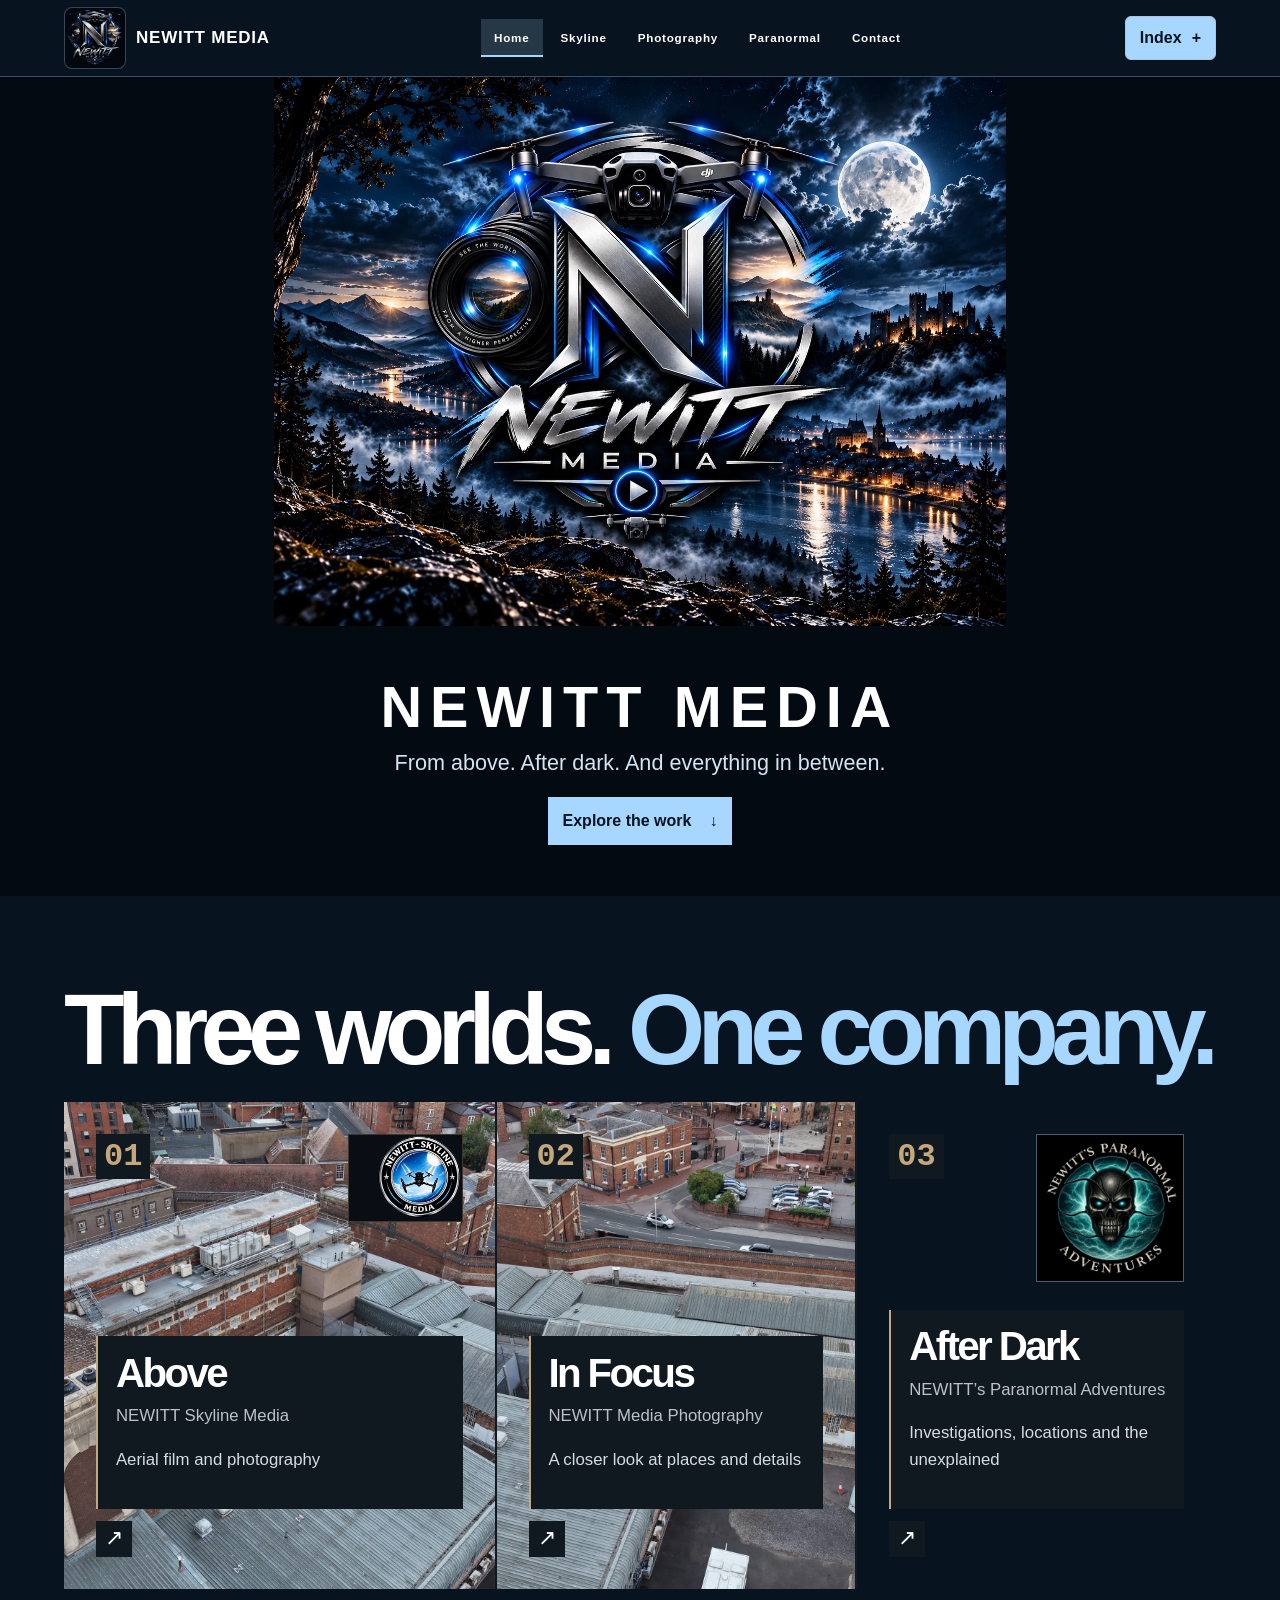
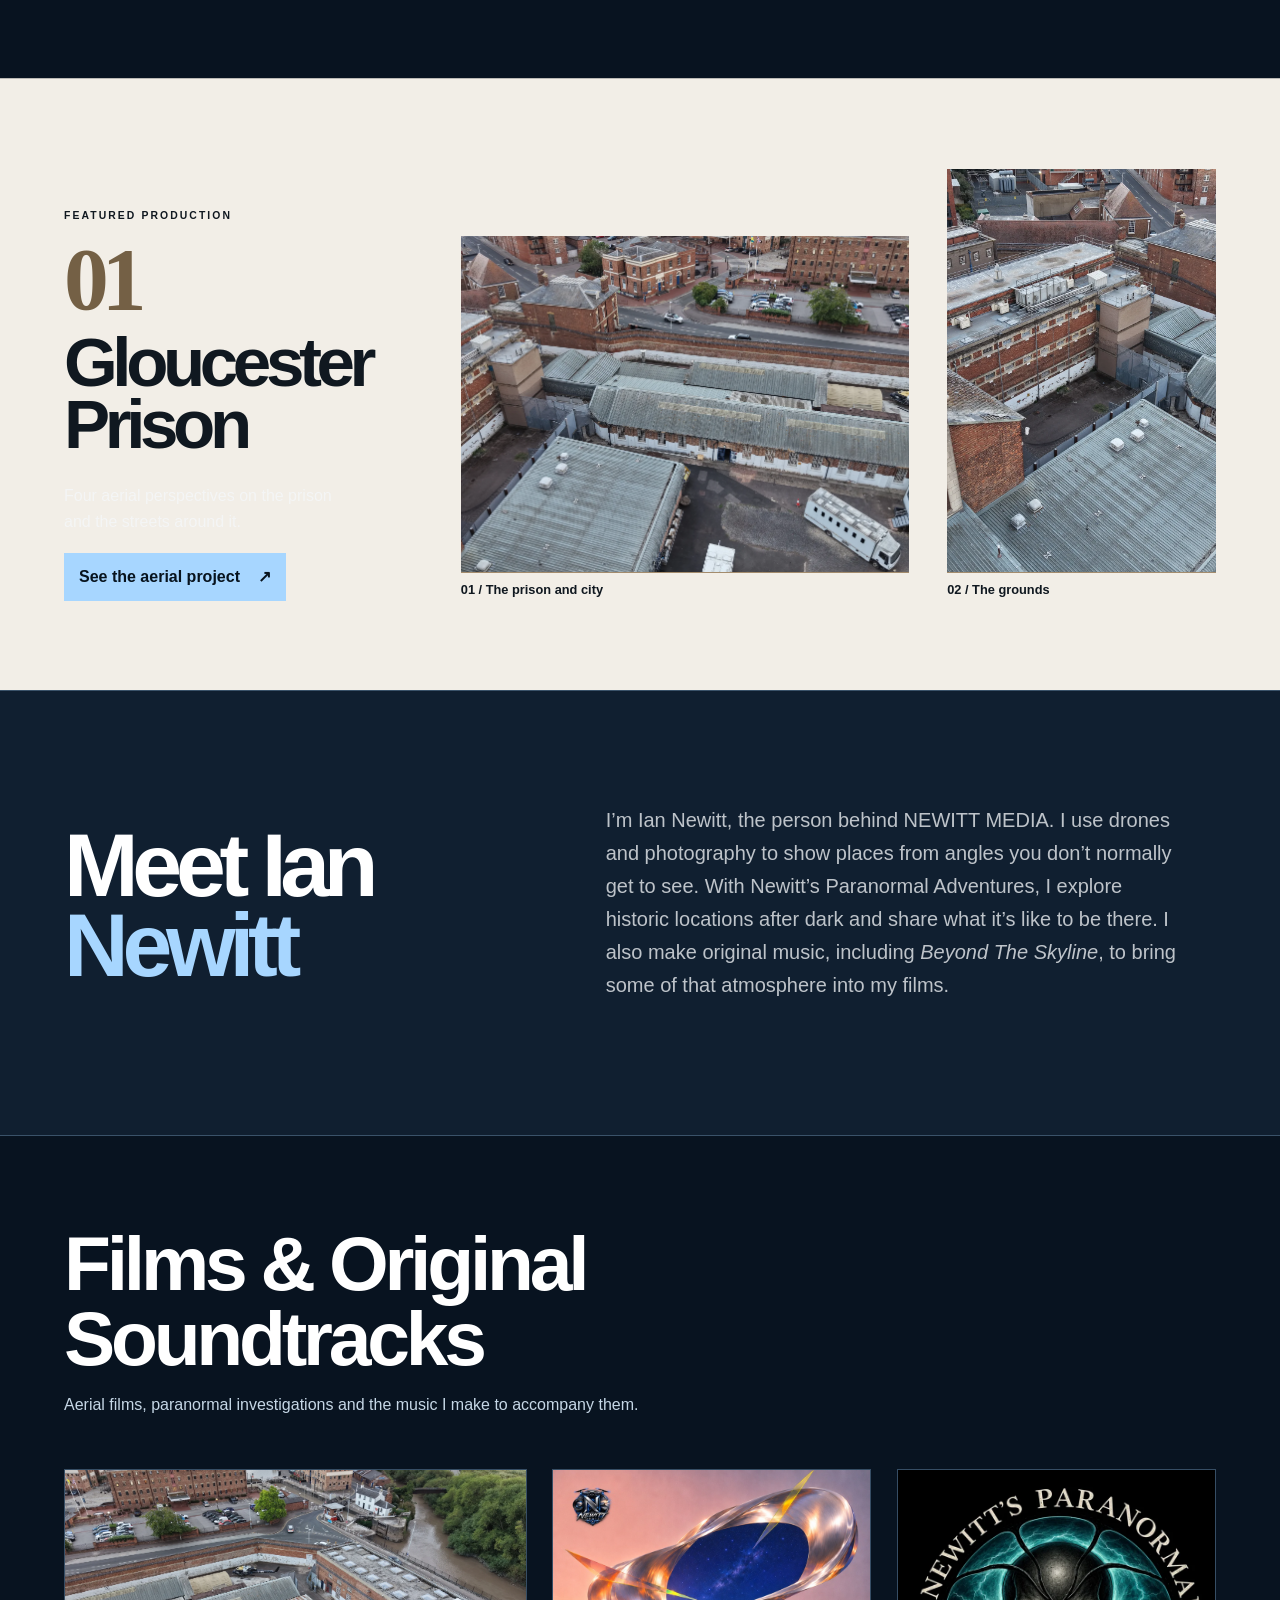
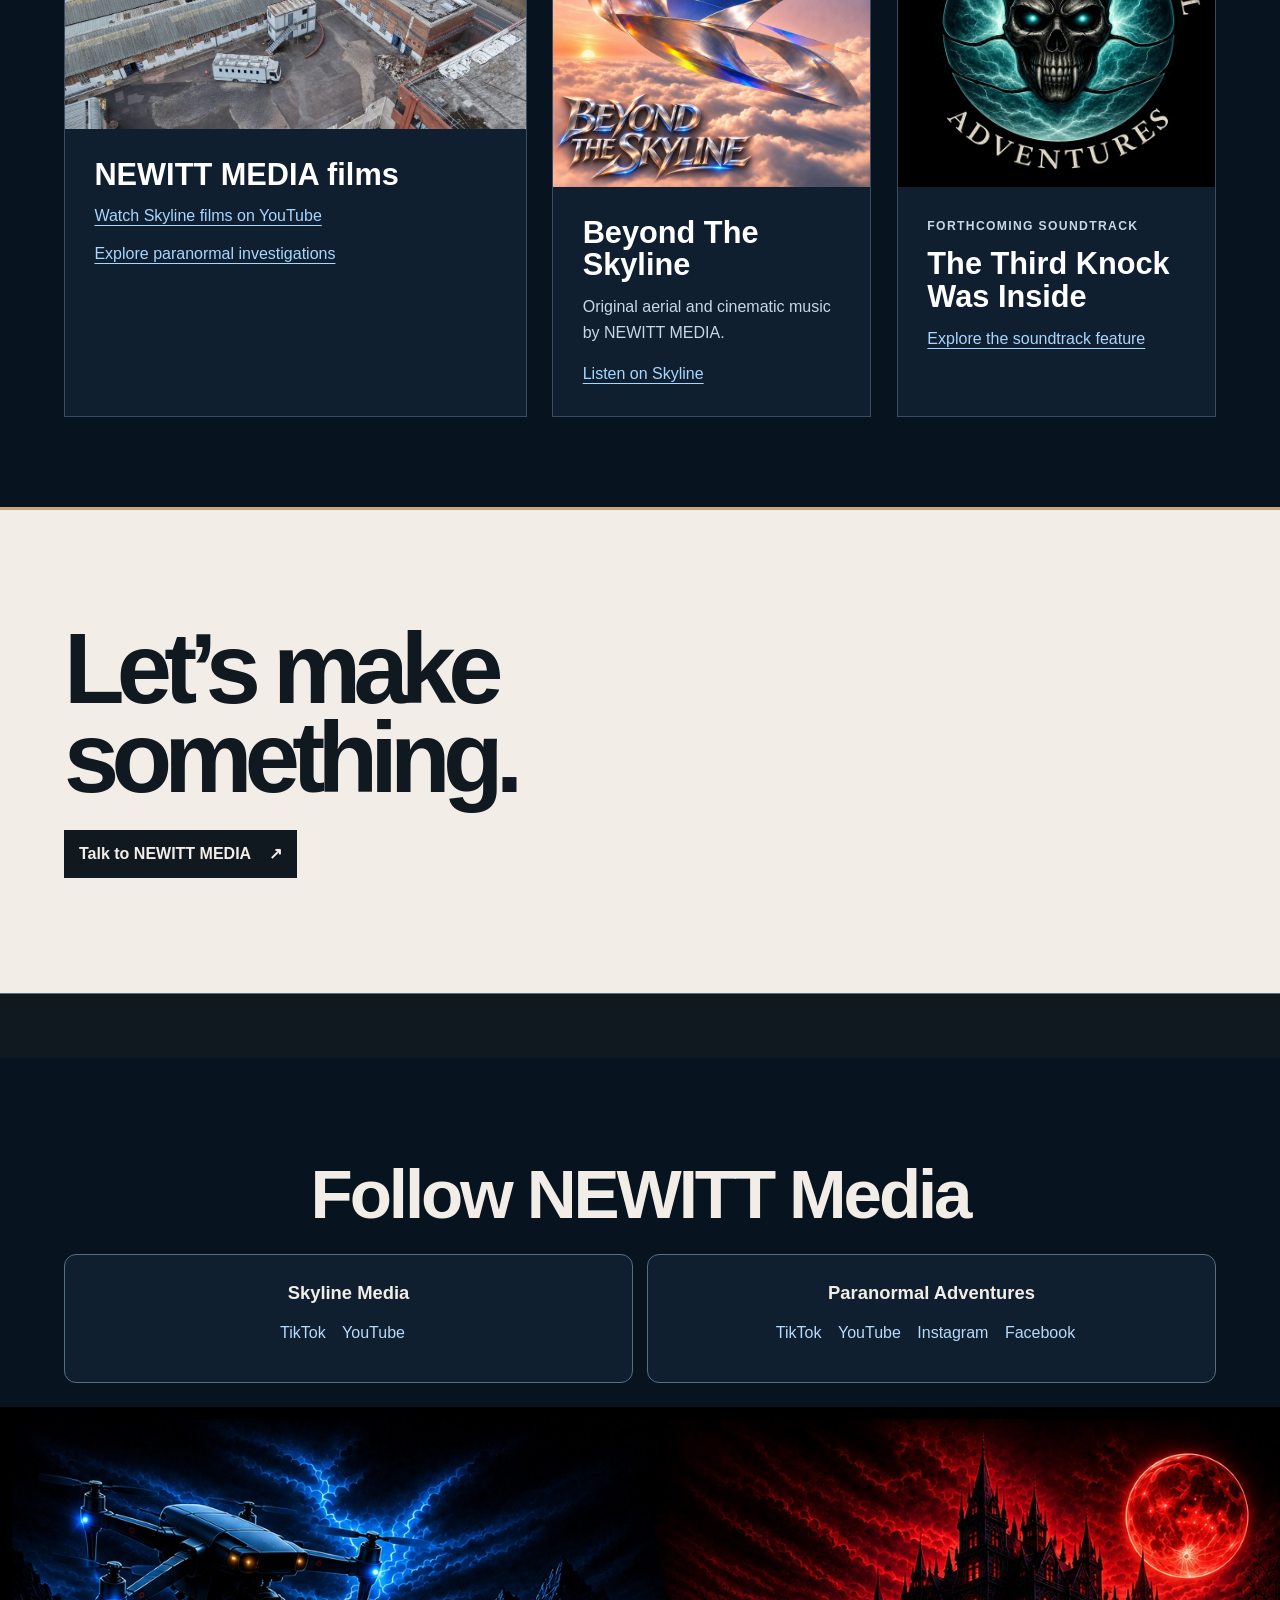
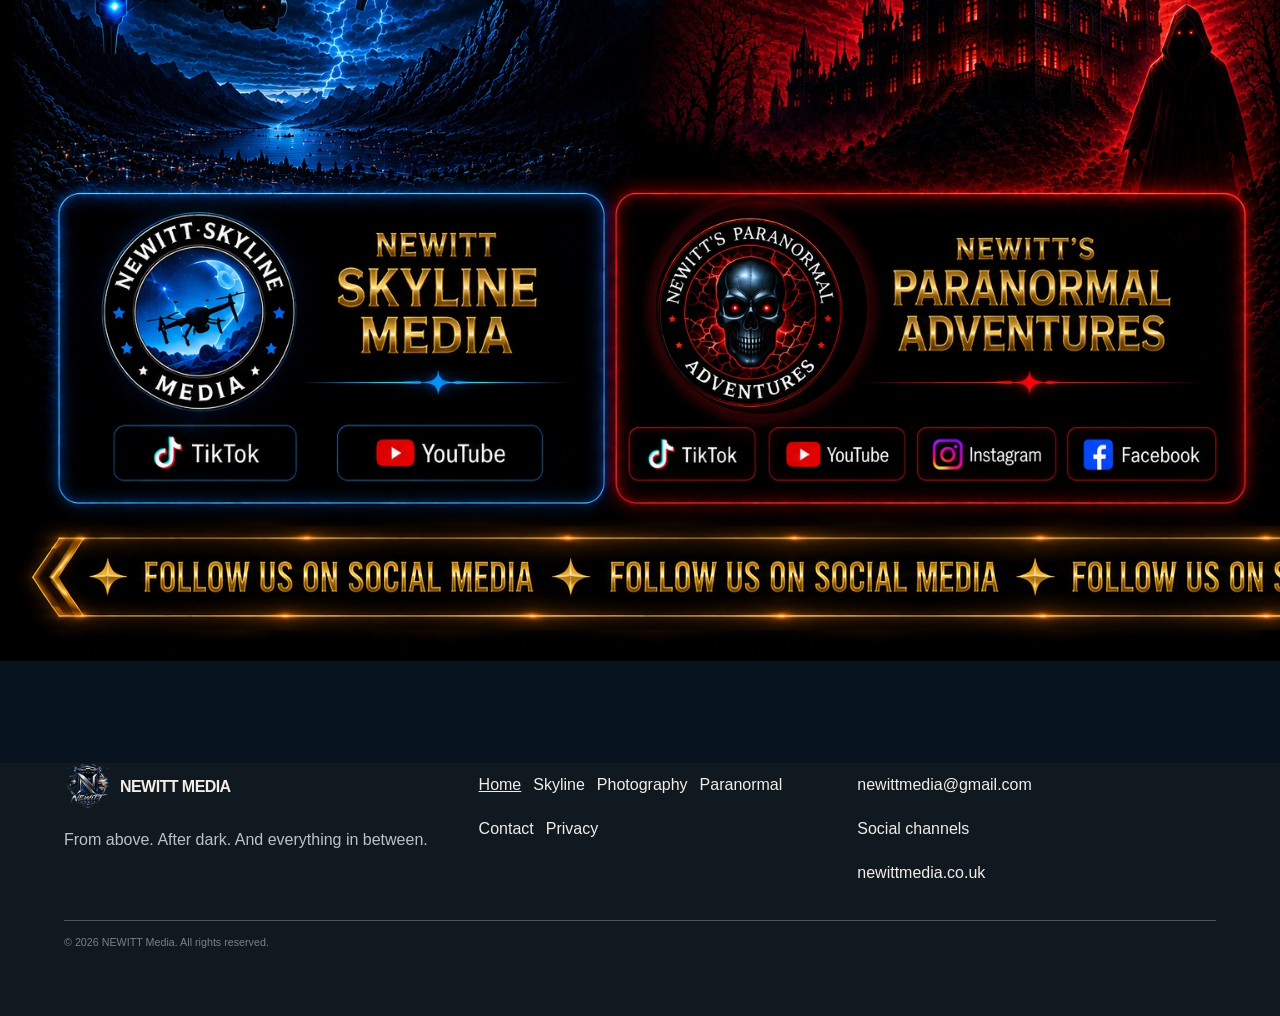
==== commit d3aea8f7: "Refine NEWITT MEDIA navigation and Photography exhibition" ====
--- a/public/index.html
+++ b/public/index.html
@@ -155,10 +155,10 @@
     >
 
     <link rel="stylesheet" href="studio.css?v=2">
-    <link rel="stylesheet" href="editorial.css?v=3">
+    <link rel="stylesheet" href="editorial.css?v=4">
     <script src="editorial.js" defer></script>
-    <link rel="stylesheet" href="moonlit.css?v=2">
-    <script src="moonlit.js" defer></script>
+    <link rel="stylesheet" href="moonlit.css?v=3">
+    <script src="moonlit.js?v=2" defer></script>
 </head>
 
 
@@ -176,7 +176,7 @@
 <header class="site-header editorial-header">
     <div class="container nav">
         <a class="editorial-brand" href="index.html" aria-label="NEWITT MEDIA home">
-            <span class="brand-mark"><img src="newitt-media-logo.png" alt="" width="64" height="64" fetchpriority="high"></span>
+            <span class="brand-mark"><img src="newitt-media-logo.png" srcset="media/header-emblem.webp" alt="" width="64" height="64" fetchpriority="high"></span>
             <span>NEWITT <strong>MEDIA</strong></span>
         </a>
         <button class="menu-toggle" type="button" aria-expanded="false" aria-controls="main-menu" aria-label="Open navigation menu"><span></span><span></span><span></span></button>
@@ -186,7 +186,7 @@
 </header>
 <dialog id="editorial-menu" class="editorial-menu" aria-labelledby="editorial-menu-title">
     <div class="editorial-menu-head">
-        <div class="menu-identity"><span class="brand-mark"><img src="newitt-media-logo.png" alt="" width="64" height="64"></span><p id="editorial-menu-title">NEWITT MEDIA</p></div>
+        <div class="menu-identity"><span class="brand-mark"><img src="newitt-media-logo.png" srcset="media/header-emblem.webp" alt="" width="64" height="64"></span><p id="editorial-menu-title">NEWITT MEDIA</p></div>
         <form method="dialog"><button type="submit" autofocus>Close <span aria-hidden="true">×</span></button></form>
     </div>
     <nav aria-label="Site index"><a href="index.html" aria-current="page"><span aria-hidden="true">01</span> Home</a><a href="skyline.html"><span aria-hidden="true">02</span> Skyline</a><a href="photography.html"><span aria-hidden="true">03</span> Photography</a><a href="paranormal.html"><span aria-hidden="true">04</span> Paranormal</a><a href="contact.html"><span aria-hidden="true">05</span> Contact</a><a href="privacy.html"><span aria-hidden="true">06</span> Privacy</a></nav>
@@ -501,7 +501,7 @@
     <div class="container">
         <div class="editorial-footer-grid">
             <div>
-                <a class="editorial-brand" href="index.html"><img src="newitt-media-logo.png" alt="" width="52" height="52"><span>NEWITT <strong>MEDIA</strong></span></a>
+                <a class="editorial-brand" href="index.html"><img src="newitt-media-logo.png" srcset="media/header-emblem.webp" loading="lazy" decoding="async" alt="" width="52" height="52"><span>NEWITT <strong>MEDIA</strong></span></a>
                 <p>From above. After dark. And everything in between.</p>
             </div>
             <nav class="studio-footer-links" aria-label="Footer navigation"><a href="index.html" aria-current="page">Home</a><a href="skyline.html">Skyline</a><a href="photography.html">Photography</a><a href="paranormal.html">Paranormal</a><a href="contact.html">Contact</a><a href="privacy.html">Privacy</a></nav>
--- a/public/editorial.css
+++ b/public/editorial.css
@@ -360,3 +360,45 @@
     .signature-frame { min-height: clamp(270px, 75vw, 530px); }
     .world-panel { min-height: 255px; }
 }
+
+/* Shared navigation */
+.editorial-header {
+    background: #081320;
+    border-bottom-color: #496079;
+}
+.editorial-header .nav {
+    flex-wrap: nowrap;
+    min-height: 76px;
+    padding-left: env(safe-area-inset-left);
+    padding-right: env(safe-area-inset-right);
+}
+.editorial-header .brand-mark, .menu-identity .brand-mark {
+    width: clamp(52px, 6vw, 62px);
+    height: auto;
+    aspect-ratio: 1;
+    padding: 0;
+    border: 1px solid #617a95;
+    border-radius: 8px;
+    background: #02060d;
+}
+.editorial-header .editorial-brand {
+    font-size: clamp(.875rem, 1.6vw, 1.0625rem);
+    letter-spacing: .045em;
+}
+.has-editorial-menu .editorial-menu-open, .editorial-menu-head button {
+    flex-shrink: 0;
+    gap: 10px;
+    border: 1px solid #a9c4df;
+    border-radius: 6px;
+    background: #d9e6f3;
+    color: #101820;
+}
+.editorial-menu-open:hover, .editorial-menu-head button:hover { background: #fff; }
+.editorial-header :is(a, button):focus-visible, .editorial-menu :is(a, button):focus-visible {
+    outline: 3px solid #d9e6f3;
+    outline-offset: 3px;
+}
+.editorial-menu nav a { min-height: 44px; }
+@media (max-width: 760px) {
+    .editorial-header .nav { min-height: 66px; }
+}
--- a/public/moonlit.css
+++ b/public/moonlit.css
@@ -169,46 +169,80 @@
     .original-grid { grid-template-columns: minmax(0, 1fr); }
 }
 
-/* Brand and exhibition */
-.editorial-header .brand-mark, .menu-identity .brand-mark {
-    width: clamp(54px, 8vw, 69px);
-    height: clamp(54px, 8vw, 69px);
-    background: #02060d;
-    border: 1px solid #8eb3d9;
-    border-radius: 8px;
+/* Photography opening and exhibition */
+.photography-opening {
+    display: grid;
+    grid-template-columns: minmax(0, 4fr) minmax(0, 6fr);
+    align-items: center;
+    gap: clamp(24px, 4vw, 60px);
+    max-width: 1540px;
+    margin-inline: auto;
+    padding: clamp(28px, 5vw, 76px) var(--gutter);
+}
+.photography-page .photography-hero.division-opening {
+    display: block;
+    min-height: 0;
+    text-align: left;
+}
+.photography-page .photography-hero > .container {
+    display: block;
+    width: 100%;
     padding: 0;
-    box-shadow: inset 0 0 0 2px #16283b;
-}
-.editorial-header .brand-mark img, .menu-identity .brand-mark img { transform: scale(1.08); }
-.photography-page .photography-hero.division-opening {
-    display: block;
-    border-bottom: 1px solid #cec4b6;
-}
-.photography-page .division-opening > .container {
-    display: grid;
-    grid-template-columns: minmax(0, 1.3fr) minmax(0, 1fr);
-    column-gap: clamp(16px, 5vw, 72px);
-    padding-block: clamp(24px, 4vw, 58px);
-}
-.photography-page .photography-hero .photography-logo {
-    display: block;
-    grid-column: 2;
-    grid-row: 1 / span 2;
-    justify-self: end;
-    width: clamp(72px, 10vw, 126px);
+    text-align: left;
+}
+.photography-page .photography-hero.division-opening h1 {
+    margin-block: 10px 18px;
+    font-size: clamp(3.5rem, 6.4vw, 6.75rem);
+    line-height: .98;
+    overflow: visible;
+}
+.photography-page .photography-hero h1 span { display: block; }
+.photography-page .photography-hero .hero-rule { display: none; }
+.photography-page .photography-hero .hero-tagline {
+    margin-block: 0 10px;
+    font-size: .78rem;
+    line-height: 1.5;
+    letter-spacing: .11em;
+}
+.photography-page .photography-hero .photography-statement {
+    max-width: 42ch;
+    margin: 0;
+}
+.photography-page .photography-hero .photography-statement p {
+    margin: 0;
+    font-size: clamp(.95rem, 1.3vw, 1.1rem);
+    line-height: 1.5;
+}
+.photography-page .photography-hero .hero-actions {
+    justify-content: flex-start;
+    margin-top: 18px;
+}
+.photography-page .photography-hero .hero-actions a {
+    min-height: 44px;
+    font-size: .9rem;
+}
+.photography-page .photography-hero .hero-actions .secondary {
+    border-color: #84776a;
+    background: transparent;
+    color: #1f2830;
+}
+.photography-reel {
+    min-width: 0;
+    border: 1px solid #5a534a;
+}
+.photography-reel .reel-track img {
     height: auto;
-    aspect-ratio: 1;
-    object-fit: contain;
-    background: #06111d;
-    border: 2px solid #8eb3d9;
-    border-radius: 10px;
-}
-.photography-page .photography-hero h1 {
-    font-size: clamp(2.35rem, 6vw, 6rem);
-    margin-block: 8px;
-}
-.photography-page .photography-hero .hero-rule { display: none; }
-.photography-page .photography-hero .hero-tagline { grid-column: 1 / -1; }
+    aspect-ratio: 16 / 9;
+}
+.photography-reel .reel-bar,
+.photography-reel .reel-track figcaption { padding-inline: clamp(12px, 2vw, 22px); }
+.photography-reel .reel-bar a { min-height: 44px; align-content: center; }
+.photography-page #portfolio { scroll-margin-top: 88px; }
+@media (max-width: 860px) {
+    .photography-opening { grid-template-columns: minmax(0, 1fr); }
+    .photography-page .photography-hero.division-opening h1 { font-size: clamp(3.25rem, 9vw, 5.5rem); }
+    .photography-page .photography-hero h1 span { display: inline; }
+}
 .photo-reel { color: #f3f6fa; background: #07131f; }
 .skyline-reel { margin-inline: auto; max-width: 1440px; }
 .reel-track {
@@ -264,8 +298,6 @@
 .reel-count { color: #cfdfef; font-variant-numeric: tabular-nums; font-size: .85rem; }
 
 @media (max-width: 620px) {
-    .photography-page .division-opening > .container { grid-template-columns: minmax(0, 1fr) auto; gap: 8px; }
-    .photography-page .photography-statement, .photography-page .hero-actions { grid-column: 1 / -1; }
     .reel-track img { height: auto; aspect-ratio: 16 / 9; }
 }
 @media (prefers-reduced-motion: no-preference) {
@@ -285,3 +317,7 @@
         to { opacity: 1; }
     }
 }
+
+@media (prefers-reduced-motion: no-preference) {
+    .photography-reel.moonlit-arrived { animation-duration: .3s; }
+}
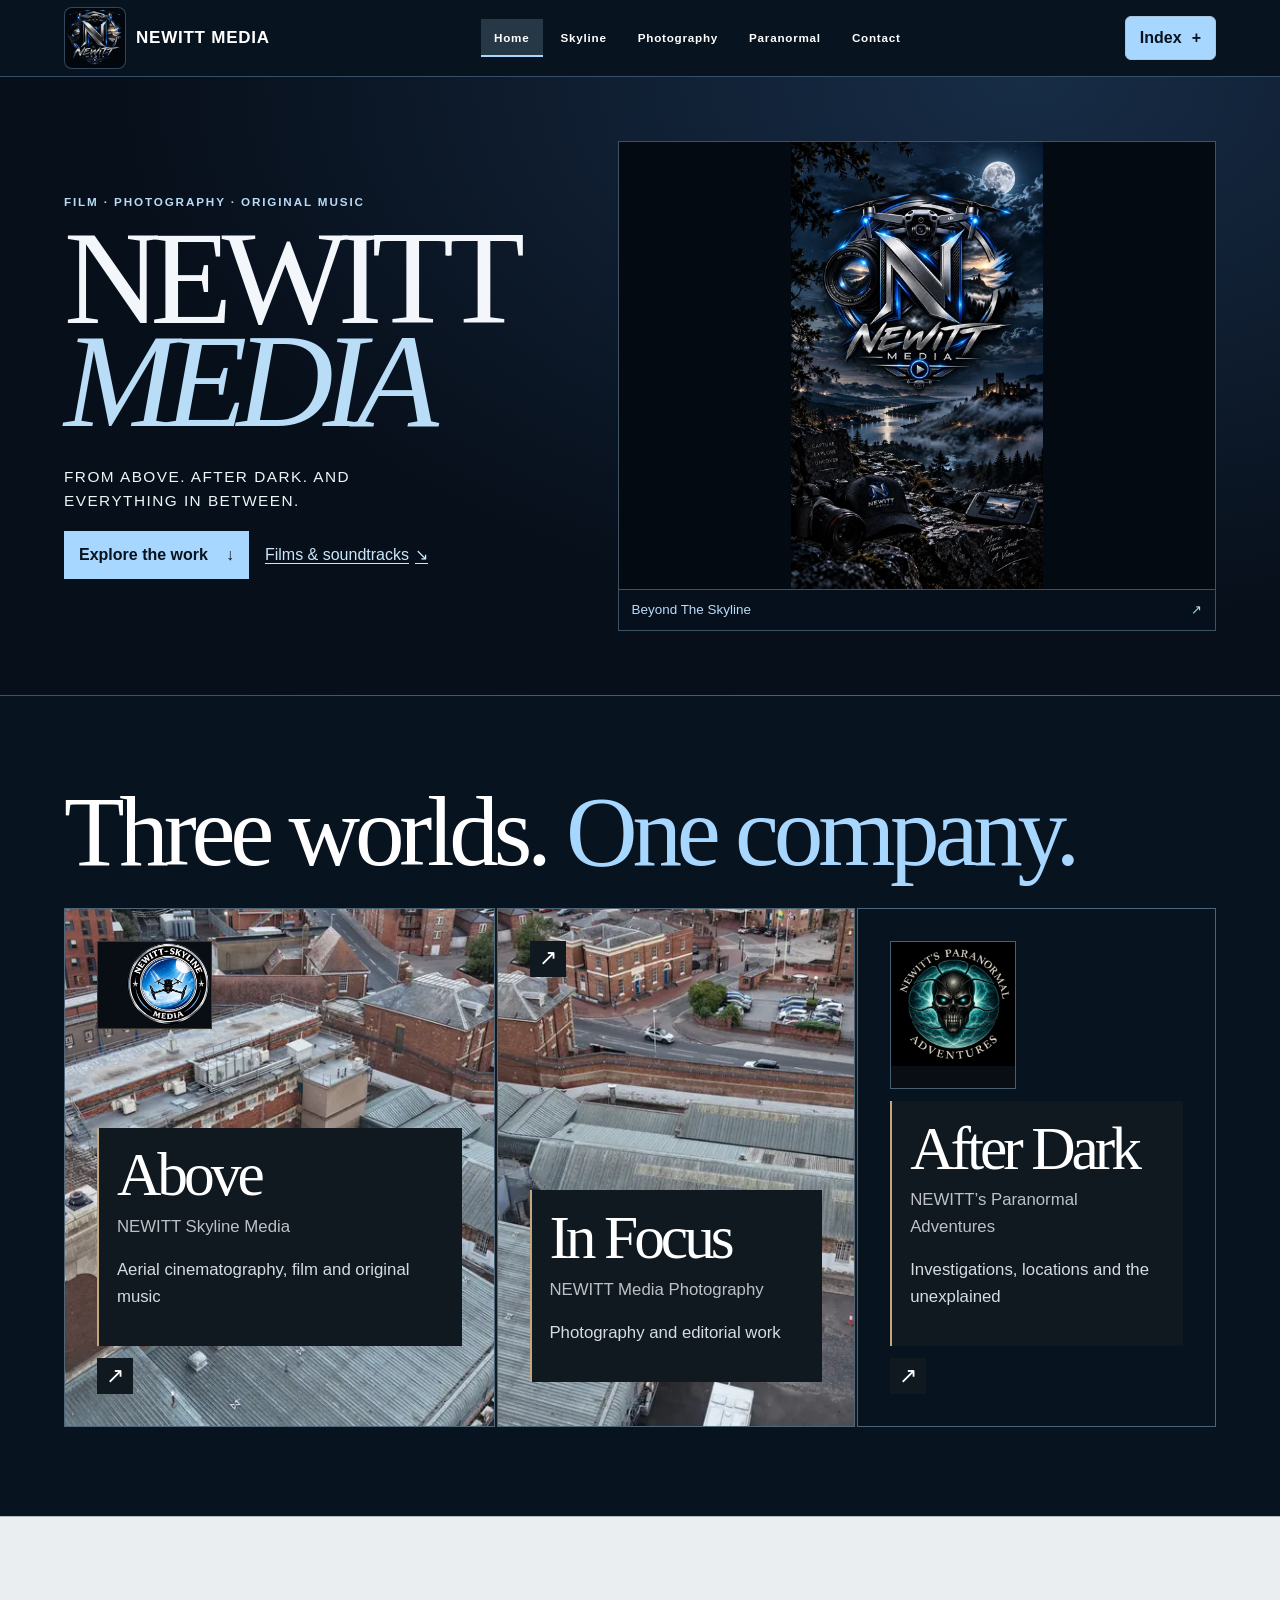
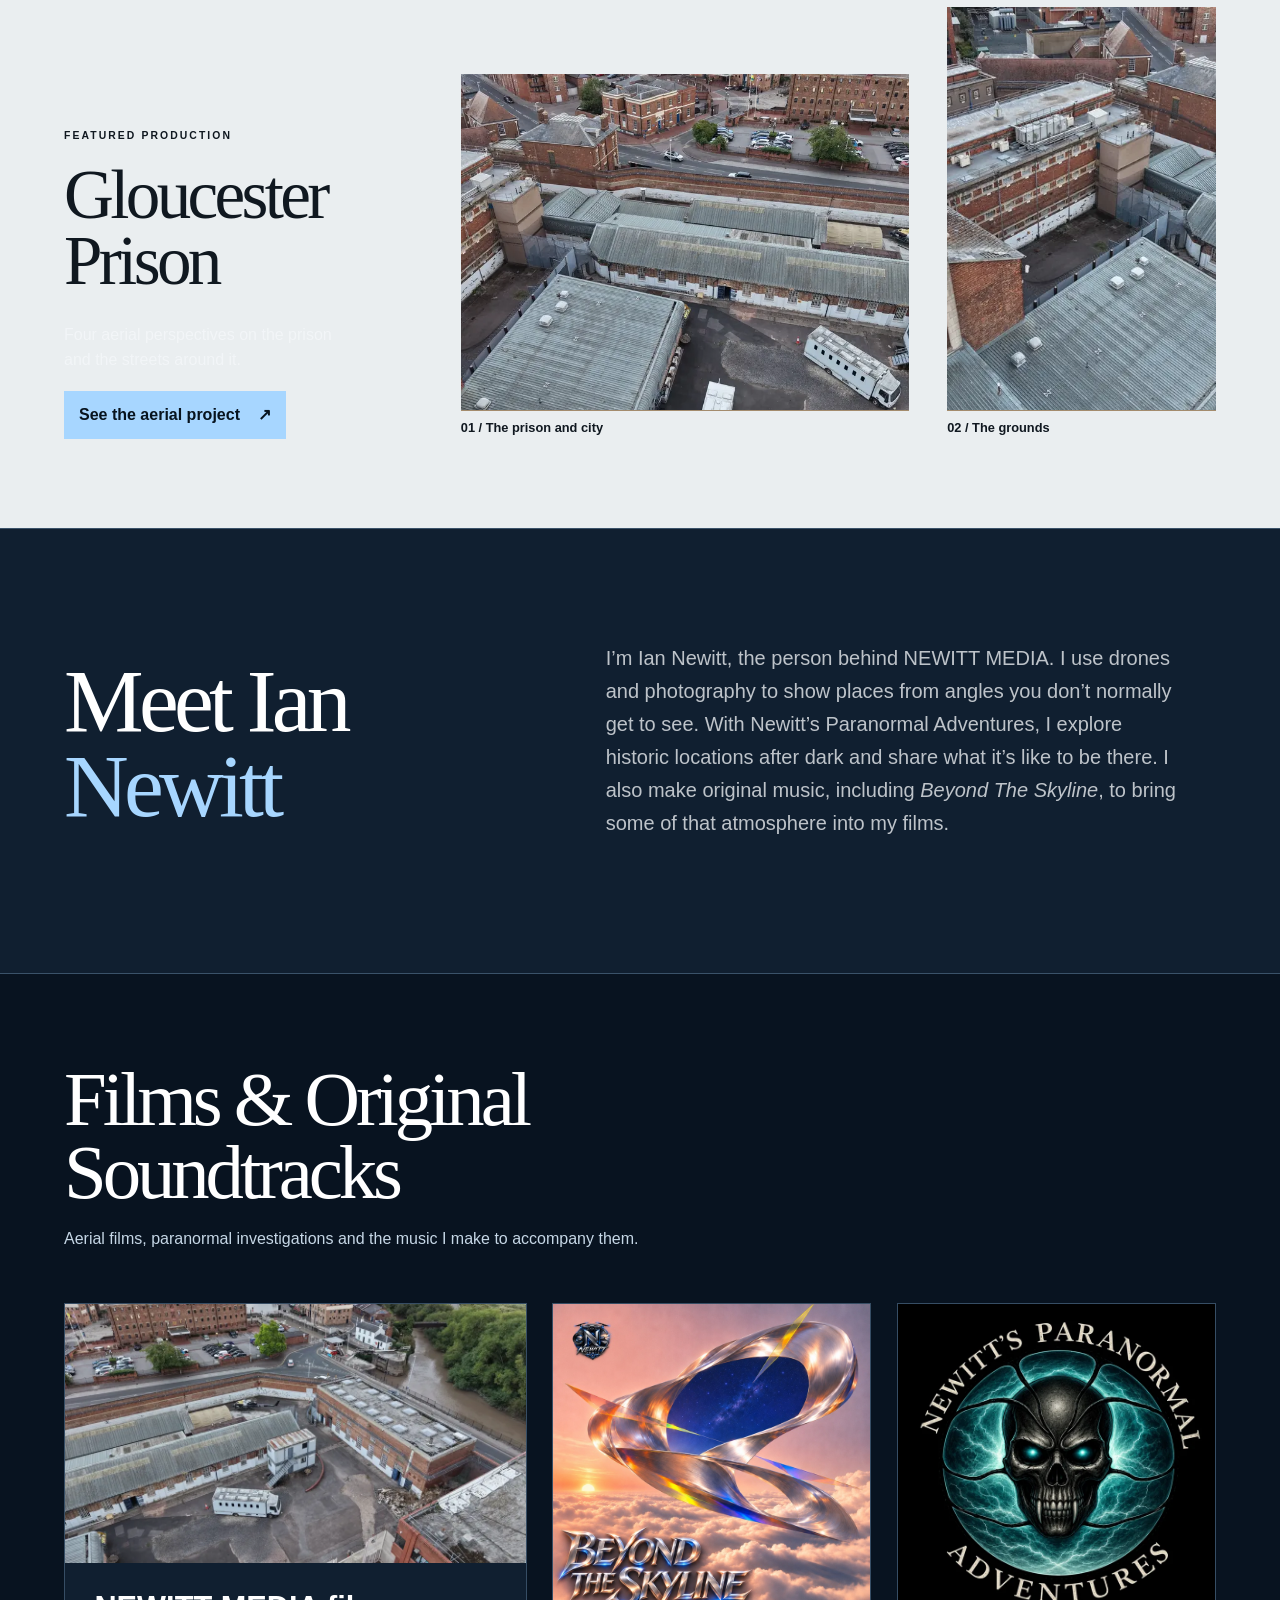
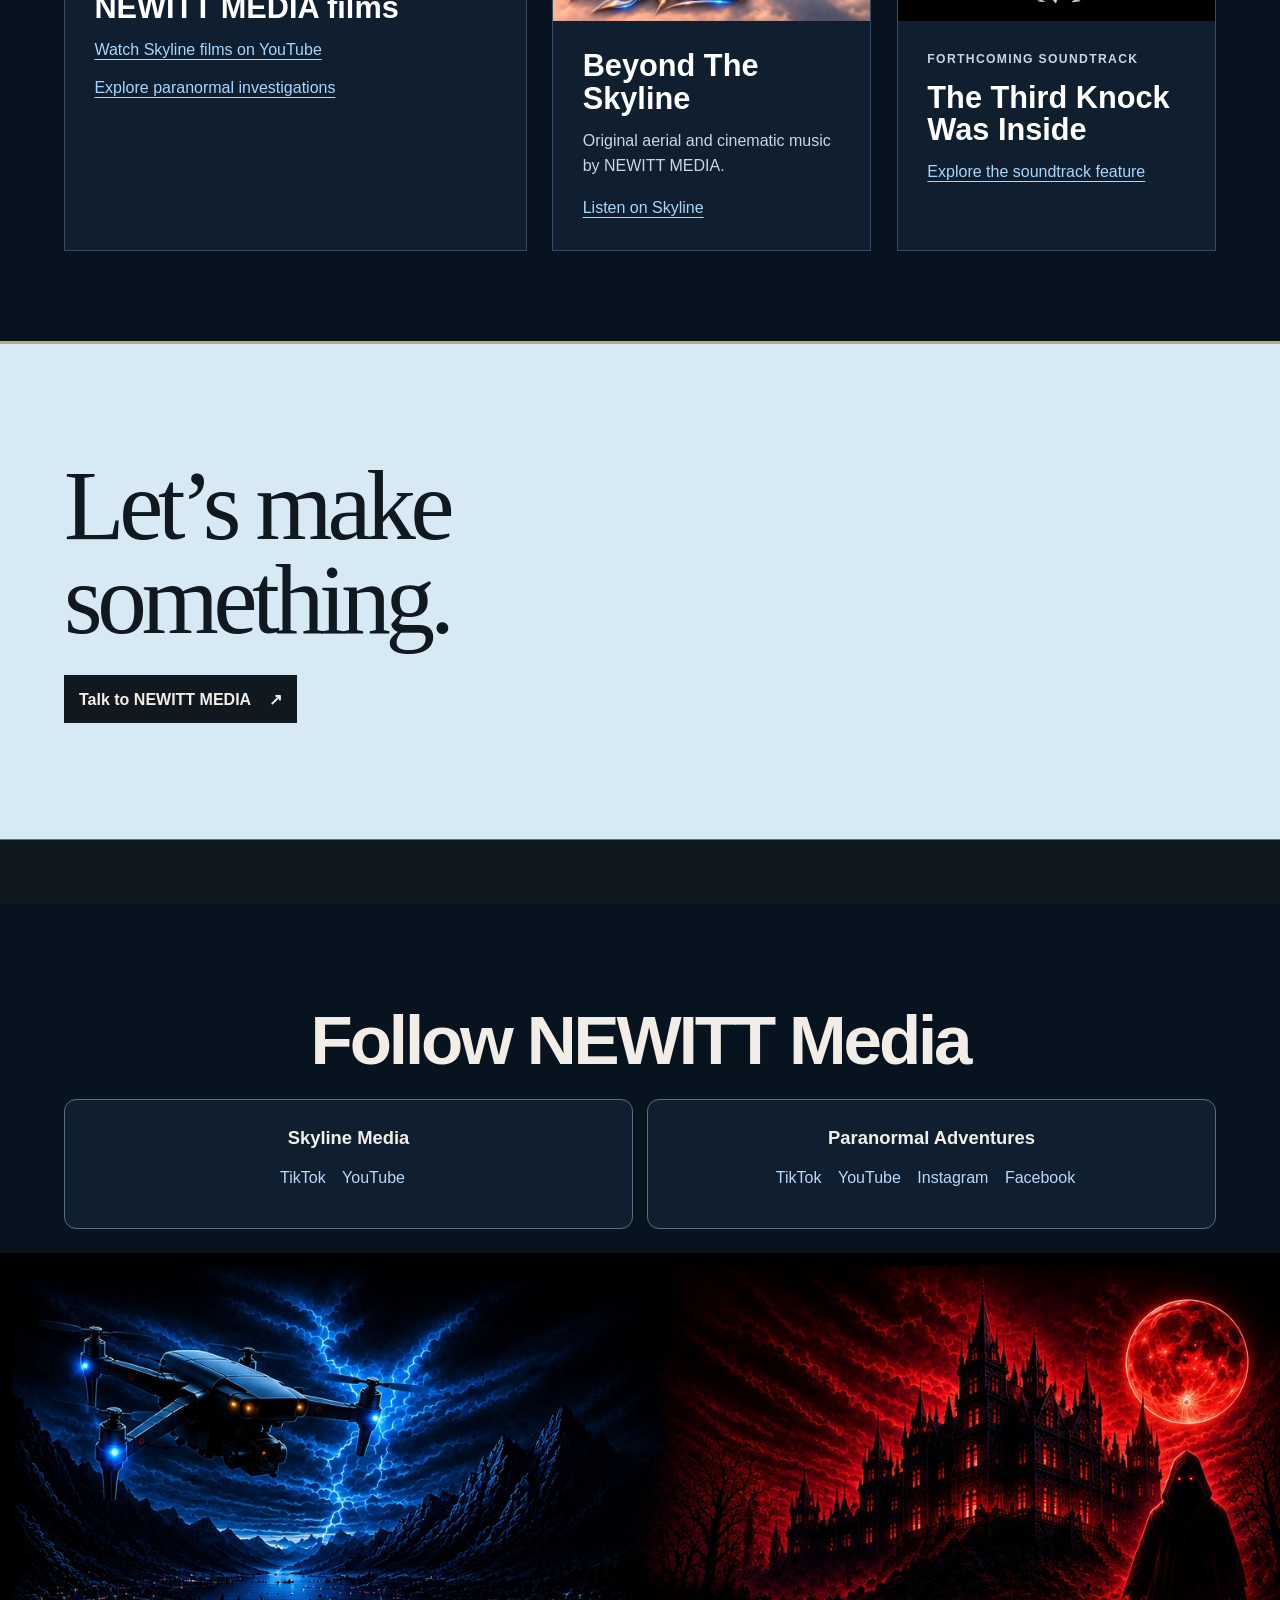
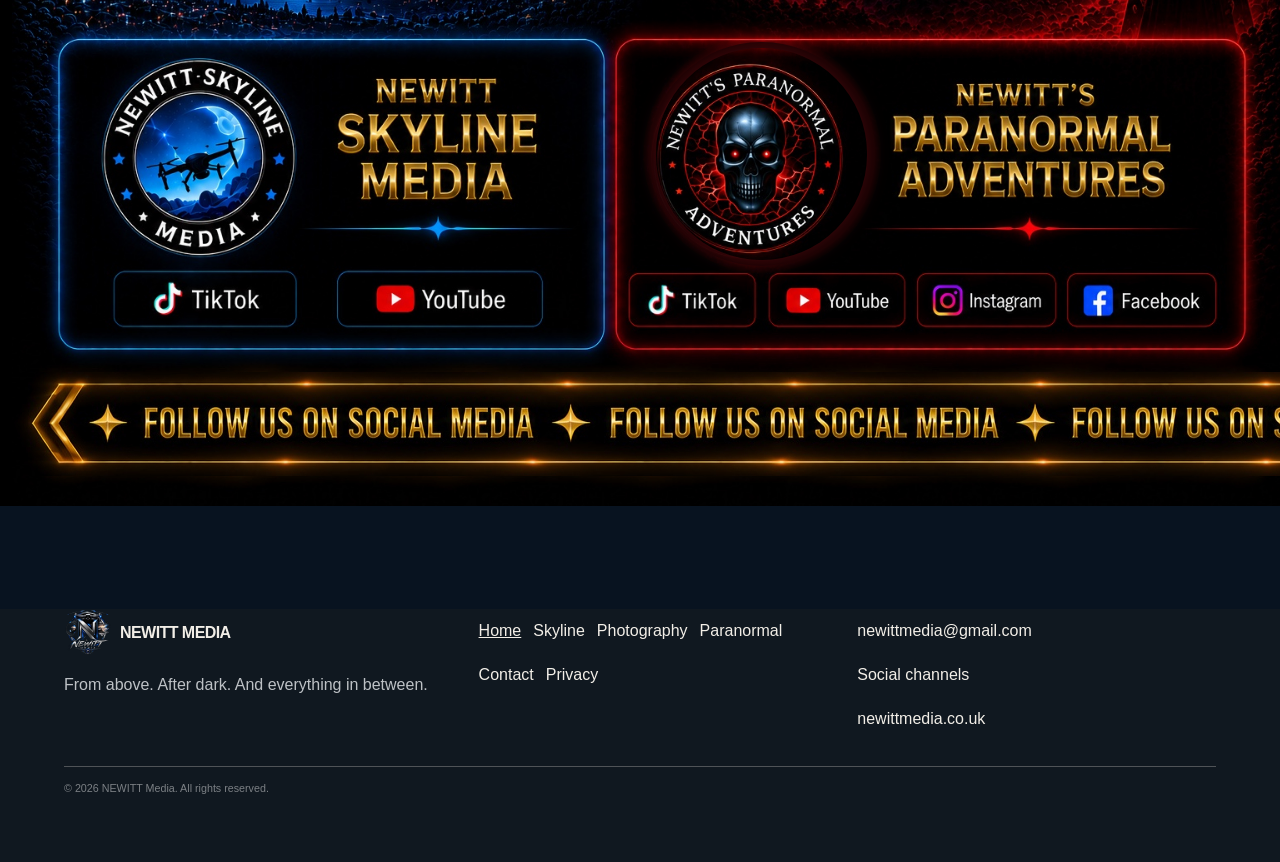
==== commit a3a9722d: "Open a cinematic showcase for NEWITT MEDIA and Skyline" ====
--- a/public/index.html
+++ b/public/index.html
@@ -159,6 +159,7 @@
     <script src="editorial.js" defer></script>
     <link rel="stylesheet" href="moonlit.css?v=3">
     <script src="moonlit.js?v=2" defer></script>
+    <link rel="stylesheet" href="cinematic.css">
 </head>
 
 
@@ -199,37 +200,44 @@
 
 <main id="main-content" tabindex="-1">
     <section class="moon-opening" aria-labelledby="arrival-title">
-        <a class="moon-opening-player" href="skyline.html#skyline-soundtracks" aria-label="Open the Beyond The Skyline soundtrack player">
-            <picture>
-                <source media="(max-width: 600px)" srcset="media/moonlit/valley-portrait.webp">
-                <img src="media/moonlit/valley-wide.webp" width="1448" height="1086" fetchpriority="high" alt="Silver and blue NEWITT MEDIA emblem over a moonlit valley">
-            </picture>
-        </a>
-        <div class="container moon-opening-copy">
-            <h1 id="arrival-title">NEWITT MEDIA</h1>
-            <p>From above. After dark. And everything in between.</p>
-            <a class="editorial-action" href="#worlds">Explore the work <span aria-hidden="true">↓</span></a>
+        <div class="container premiere-layout">
+            <div class="moon-opening-copy">
+                <p class="eyebrow">Film · Photography · Original Music</p>
+                <h1 id="arrival-title">NEWITT <em>MEDIA</em></h1>
+                <p class="premiere-slogan">From above. After dark. And everything in between.</p>
+                <div class="premiere-actions">
+                    <a class="editorial-action" href="#worlds">Explore the work <span aria-hidden="true">↓</span></a>
+                    <a class="premiere-link" href="#home-soundtrack">Films &amp; soundtracks <span aria-hidden="true">↘</span></a>
+                </div>
+            </div>
+            <a class="moon-opening-player" href="skyline.html#skyline-soundtracks" aria-label="Open the Beyond The Skyline soundtrack player">
+                <picture>
+                    <source media="(max-width: 600px)" srcset="media/moonlit/valley-portrait.webp">
+                    <img src="media/moonlit/valley-wide.webp" width="1448" height="1086" fetchpriority="high" alt="Silver and blue NEWITT MEDIA emblem over a moonlit valley">
+                </picture>
+                <span class="premiere-art-link">Beyond The Skyline <span aria-hidden="true">↗</span></span>
+            </a>
         </div>
     </section>
-    <section class="worlds" id="worlds" aria-labelledby="newitt-media-intro-title">
+    <section class="worlds" id="worlds" tabindex="-1" aria-labelledby="newitt-media-intro-title">
         <div class="container">
             <h2 id="newitt-media-intro-title">Three worlds. <span>One company.</span></h2>
             <div class="worlds-panels">
                 <a class="world-panel world-skyline" href="skyline.html" data-lens="skyline">
-                    <img class="world-image" src="media/skyline/Gloucester-prison-aerial-03.webp" alt="" loading="lazy" decoding="async">
-                    <span class="world-panel-top"><span class="world-index" aria-hidden="true">01</span><img class="world-logo" src="sky-logo.png" alt="" loading="lazy" decoding="async"></span>
-                    <div class="world-copy"><h3>Above</h3><p>NEWITT Skyline Media</p><p class="world-description">Aerial film and photography</p></div>
+                    <img class="world-image" src="media/skyline/Gloucester-prison-aerial-03.webp" alt="" loading="lazy" decoding="async" srcset="media/photography/gloucester-03-480.webp 480w, media/photography/gloucester-03-960.webp 960w, media/photography/gloucester-03-1440.webp 1440w" sizes="(max-width: 760px) 94vw, 44vw">
+                    <span class="world-panel-top"><img class="world-logo" src="sky-logo.png" alt="" loading="lazy" decoding="async"></span>
+                    <div class="world-copy"><h3>Above</h3><p>NEWITT Skyline Media</p><p class="world-description">Aerial cinematography, film and original music</p></div>
                     <span class="world-arrow" aria-hidden="true">↗</span>
                 </a>
                 <a class="world-panel world-photography" href="photography.html" data-lens="photography">
-                    <img class="world-image" src="media/skyline/Gloucester-prison-aerial-02.webp" alt="" loading="lazy" decoding="async">
-                    <span class="world-panel-top"><span class="world-index" aria-hidden="true">02</span></span>
-                    <div class="world-copy"><h3>In Focus</h3><p>NEWITT Media Photography</p><p class="world-description">A closer look at places and details</p></div>
+                    <img class="world-image" src="media/skyline/Gloucester-prison-aerial-02.webp" alt="" loading="lazy" decoding="async" srcset="media/photography/gloucester-02-480.webp 480w, media/photography/gloucester-02-960.webp 960w, media/photography/gloucester-02-1440.webp 1440w" sizes="(max-width: 760px) 94vw, 44vw">
+
+                    <div class="world-copy"><h3>In Focus</h3><p>NEWITT Media Photography</p><p class="world-description">Photography and editorial work</p></div>
                     <span class="world-arrow" aria-hidden="true">↗</span>
                 </a>
                 <a class="world-panel world-paranormal" href="paranormal.html" data-lens="paranormal">
                     
-                    <span class="world-panel-top"><span class="world-index" aria-hidden="true">03</span><img class="world-logo" src="media/moonlit/after-dark.webp" alt="" loading="lazy" decoding="async"></span>
+                    <span class="world-panel-top"><img class="world-logo" src="media/moonlit/after-dark.webp" alt="" loading="lazy" decoding="async"></span>
                     <div class="world-copy"><h3>After Dark</h3><p>NEWITT’s Paranormal Adventures</p><p class="world-description">Investigations, locations and the unexplained</p></div>
                     <span class="world-arrow" aria-hidden="true">↗</span>
                 </a>
@@ -242,8 +250,8 @@
                 <p>Four aerial perspectives on the prison and the streets around it.</p>
                 <a class="editorial-action" href="skyline.html#gloucester-prison">See the aerial project <span aria-hidden="true">↗</span></a>
             </header>
-            <figure class="production-wide"><img src="media/skyline/Gloucester-prison-aerial-02.webp" alt="Aerial view of Gloucester Prison and nearby buildings" loading="lazy" decoding="async"><figcaption>01 / The prison and city</figcaption></figure>
-            <figure class="production-tall"><img src="media/skyline/Gloucester-prison-aerial-03.webp" alt="The prison grounds and neighbouring streets" loading="lazy" decoding="async"><figcaption>02 / The grounds</figcaption></figure>
+            <figure class="production-wide"><img src="media/skyline/Gloucester-prison-aerial-02.webp" alt="Aerial view of Gloucester Prison and nearby buildings" loading="lazy" decoding="async" srcset="media/photography/gloucester-02-480.webp 480w, media/photography/gloucester-02-960.webp 960w, media/photography/gloucester-02-1440.webp 1440w" sizes="(max-width: 760px) 94vw, 44vw"><figcaption>01 / The prison and city</figcaption></figure>
+            <figure class="production-tall"><img src="media/skyline/Gloucester-prison-aerial-03.webp" alt="The prison grounds and neighbouring streets" loading="lazy" decoding="async" srcset="media/photography/gloucester-03-480.webp 480w, media/photography/gloucester-03-960.webp 960w, media/photography/gloucester-03-1440.webp 1440w" sizes="(max-width: 760px) 94vw, 44vw"><figcaption>02 / The grounds</figcaption></figure>
         </div>
     </section>
     <section class="ian-bio" id="meet-ian" aria-labelledby="ian-title">
@@ -252,7 +260,7 @@
             <p>I’m Ian Newitt, the person behind NEWITT MEDIA. I use drones and photography to show places from angles you don’t normally get to see. With Newitt’s Paranormal Adventures, I explore historic locations after dark and share what it’s like to be there. I also make original music, including <em>Beyond The Skyline</em>, to bring some of that atmosphere into my films.</p>
         </div>
     </section>
-    <section class="editorial-screening original-showcase" id="home-soundtrack" aria-labelledby="screening-title">
+    <section class="editorial-screening original-showcase" id="home-soundtrack" tabindex="-1" aria-labelledby="screening-title">
         <div class="container">
             <header class="original-heading">
                 <h2 id="screening-title">Films &amp; Original Soundtracks</h2>
@@ -260,7 +268,7 @@
             </header>
             <div class="original-grid">
                 <article class="original-film">
-                    <img src="media/skyline/Gloucester-prison-aerial-01.webp" alt="Gloucester Prison from above" width="2400" height="1350" loading="lazy" decoding="async">
+                    <img src="media/skyline/Gloucester-prison-aerial-01.webp" alt="Gloucester Prison from above" width="2400" height="1350" loading="lazy" decoding="async" srcset="media/photography/gloucester-01-480.webp 480w, media/photography/gloucester-01-960.webp 960w, media/photography/gloucester-01-1440.webp 1440w" sizes="(max-width: 760px) 94vw, 44vw">
                     <div class="original-copy">
                         <h3>NEWITT MEDIA films</h3>
                         <a href="https://www.youtube.com/@Newitt-skyline-media">Watch Skyline films on YouTube</a>
--- a/public/moonlit.css
+++ b/public/moonlit.css
@@ -169,80 +169,6 @@
     .original-grid { grid-template-columns: minmax(0, 1fr); }
 }
 
-/* Photography opening and exhibition */
-.photography-opening {
-    display: grid;
-    grid-template-columns: minmax(0, 4fr) minmax(0, 6fr);
-    align-items: center;
-    gap: clamp(24px, 4vw, 60px);
-    max-width: 1540px;
-    margin-inline: auto;
-    padding: clamp(28px, 5vw, 76px) var(--gutter);
-}
-.photography-page .photography-hero.division-opening {
-    display: block;
-    min-height: 0;
-    text-align: left;
-}
-.photography-page .photography-hero > .container {
-    display: block;
-    width: 100%;
-    padding: 0;
-    text-align: left;
-}
-.photography-page .photography-hero.division-opening h1 {
-    margin-block: 10px 18px;
-    font-size: clamp(3.5rem, 6.4vw, 6.75rem);
-    line-height: .98;
-    overflow: visible;
-}
-.photography-page .photography-hero h1 span { display: block; }
-.photography-page .photography-hero .hero-rule { display: none; }
-.photography-page .photography-hero .hero-tagline {
-    margin-block: 0 10px;
-    font-size: .78rem;
-    line-height: 1.5;
-    letter-spacing: .11em;
-}
-.photography-page .photography-hero .photography-statement {
-    max-width: 42ch;
-    margin: 0;
-}
-.photography-page .photography-hero .photography-statement p {
-    margin: 0;
-    font-size: clamp(.95rem, 1.3vw, 1.1rem);
-    line-height: 1.5;
-}
-.photography-page .photography-hero .hero-actions {
-    justify-content: flex-start;
-    margin-top: 18px;
-}
-.photography-page .photography-hero .hero-actions a {
-    min-height: 44px;
-    font-size: .9rem;
-}
-.photography-page .photography-hero .hero-actions .secondary {
-    border-color: #84776a;
-    background: transparent;
-    color: #1f2830;
-}
-.photography-reel {
-    min-width: 0;
-    border: 1px solid #5a534a;
-}
-.photography-reel .reel-track img {
-    height: auto;
-    aspect-ratio: 16 / 9;
-}
-.photography-reel .reel-bar,
-.photography-reel .reel-track figcaption { padding-inline: clamp(12px, 2vw, 22px); }
-.photography-reel .reel-bar a { min-height: 44px; align-content: center; }
-.photography-page #portfolio { scroll-margin-top: 88px; }
-@media (max-width: 860px) {
-    .photography-opening { grid-template-columns: minmax(0, 1fr); }
-    .photography-page .photography-hero.division-opening h1 { font-size: clamp(3.25rem, 9vw, 5.5rem); }
-    .photography-page .photography-hero h1 span { display: inline; }
-}
 .photo-reel { color: #f3f6fa; background: #07131f; }
 .skyline-reel { margin-inline: auto; max-width: 1440px; }
 .reel-track {
@@ -317,7 +243,3 @@
         to { opacity: 1; }
     }
 }
-
-@media (prefers-reduced-motion: no-preference) {
-    .photography-reel.moonlit-arrived { animation-duration: .3s; }
-}
--- a/public/cinematic.css
+++ b/public/cinematic.css
@@ -0,0 +1,194 @@
+.moon-opening, .skyline-page {
+    --cinema-paper: #f0f5f8;
+    --cinema-muted: #c6d3df;
+    --cinema-blue: #b9dcf7;
+    --cinema-rule: #a5c8e25c;
+}
+.moon-opening {
+    background: radial-gradient(ellipse at 80% 0%, #172c46, #070f1a 63%);
+    border-bottom: 1px solid var(--cinema-rule);
+}
+.premiere-layout {
+    display: grid;
+    grid-template-columns: minmax(0, .9fr) minmax(0, 1.1fr);
+    align-items: center;
+    gap: clamp(20px, 5vw, 70px);
+    padding-block: clamp(22px, 5vw, 76px);
+}
+.moon-opening .moon-opening-copy {
+    width: 100%;
+    padding: 0;
+    text-align: left;
+}
+.moon-opening .moon-opening-copy .eyebrow {
+    color: var(--cinema-blue);
+    font-size: .73rem;
+    letter-spacing: .16em;
+    margin: 0 0 14px;
+}
+.moon-opening .moon-opening-copy h1,
+.skyline-page .skyline-hero h1 {
+    color: #f3f6fb;
+    font: 400 clamp(4.3rem, 10.5vw, 11.25rem)/.77 Georgia, serif;
+    letter-spacing: -.08em;
+    margin: 0 0 clamp(17px, 3vw, 32px);
+}
+.moon-opening h1 em, .skyline-page .skyline-hero h1 span {
+    display: block;
+    color: var(--cinema-blue);
+    background: none;
+    font-style: italic;
+}
+.moon-opening .premiere-slogan { color: var(--cinema-paper); text-transform: uppercase; font-size: clamp(.8rem, 1.2vw, 1.1rem); letter-spacing: .095em; max-width: 38ch; }
+.premiere-actions {
+    display: flex;
+    flex-wrap: wrap;
+    align-items: center;
+    gap: 8px 16px;
+    margin-top: 16px;
+}
+.premiere-actions > a { min-height: 44px; max-width: 100%; }
+.premiere-link {
+    display: inline-flex;
+    align-items: center;
+    gap: 6px;
+    color: #cce7fa;
+    text-decoration: underline;
+    text-underline-offset: 3px;
+    overflow-wrap: anywhere;
+}
+.moon-opening .moon-opening-player {
+    display: block;
+    min-width: 0;
+    border: 1px solid var(--cinema-rule);
+    background: #06101c;
+}
+.moon-opening .moon-opening-player img {
+    width: 100%;
+    height: auto;
+    max-height: none;
+    aspect-ratio: 4 / 3;
+    object-fit: contain;
+}
+.premiere-art-link {
+    display: flex;
+    justify-content: space-between;
+    gap: 10px;
+    padding: 9px 13px;
+    font-size: .84rem;
+    color: var(--cinema-blue);
+    border-top: 1px solid var(--cinema-rule);
+}
+.moon-opening ~ section[id], .skyline-page main [id] { scroll-margin-top: 90px; }
+.moon-opening ~ .worlds h2,
+.moon-opening ~ .production-wall h2,
+.moon-opening ~ .ian-bio h2,
+.moon-opening ~ .original-showcase h2,
+.moon-opening ~ .editorial-invitation h2,
+.skyline-screening h2,
+.skyline-page .skyline-music h2 {
+    font-family: Georgia, serif;
+    font-weight: 400;
+    letter-spacing: -.053em;
+    line-height: .95;
+}
+.moon-opening ~ .worlds .world-panel {
+    min-height: clamp(250px, 32vw, 450px);
+    border: 1px solid #9dc8e572;
+    box-shadow: none;
+}
+.moon-opening ~ .worlds .world-panel::after { border: 0; }
+.moon-opening ~ .worlds .world-copy h3 { font: 400 clamp(2.45rem, 4.8vw, 5rem)/.95 Georgia, serif; letter-spacing: -.065em; }
+.moon-opening ~ .worlds .world-paranormal .world-logo { max-width: 43%; }
+.moon-opening ~ .worlds .world-photography { align-content: end; }
+.moon-opening ~ .worlds .world-photography .world-copy { grid-row: 2; }
+.moon-opening ~ .production-wall { background: #eaeef0; }
+.moon-opening ~ .production-wall .production-index { display: none; }
+.moon-opening ~ .editorial-invitation { background: #d7e9f4; }
+
+.skyline-page .skyline-hero.division-opening {
+    position: relative;
+    isolation: isolate;
+    min-height: clamp(500px, 66vw, 790px);
+    display: grid;
+    align-items: end;
+    padding: 0;
+    border-bottom: 1px solid var(--cinema-rule);
+    overflow: hidden;
+    background: #0e1a29;
+}
+.skyline-page .skyline-hero .studio-hero-image {
+    position: absolute;
+    inset: 0;
+    z-index: -2;
+    width: 100%;
+    height: 100%;
+    object-fit: cover;
+    object-position: 53% 39%;
+    filter: none;
+    opacity: 1;
+}
+.skyline-page .skyline-hero.division-opening::after {
+    content: "";
+    position: absolute;
+    inset: 0;
+    z-index: -1;
+    background: linear-gradient(0deg,#0a1424 0%,#0a1424c9 25%,#0a142438 60%,#0a142414),
+        linear-gradient(90deg,#0a14247a,transparent 80%);
+    pointer-events: none;
+}
+.skyline-page .skyline-hero > .container {
+    display: block;
+    padding: clamp(60px, 16vw, 150px) 0 clamp(24px, 5vw, 65px);
+    text-align: left;
+}
+.skyline-page .skyline-hero .skyline-logo { width: clamp(62px, 9vw, 110px); margin: 0 0 12px; object-fit: contain; max-height: none; }
+.skyline-page .skyline-hero .eyebrow { color: #e0f1ff; }
+.skyline-page .skyline-hero h1 { margin-block: 8px 16px; }
+.skyline-page .skyline-hero .hero-actions { justify-content: flex-start; gap: 8px; margin-top: 15px; }
+.skyline-page .skyline-hero .hero-actions a { white-space: normal; min-height: 44px; border-radius: 0; }
+.skyline-page .skyline-hero .hero-actions .primary { background: var(--cinema-blue); color: #122237; }
+.skyline-screening {
+    background: #101e2e;
+    color: var(--cinema-paper);
+    padding-block: clamp(32px, 6vw, 90px);
+}
+.skyline-screening-layout {
+    display: grid;
+    grid-template-columns: minmax(0, 1.1fr) minmax(0, .9fr);
+    align-items: center;
+    gap: clamp(14px, 4.7vw, 60px);
+}
+.skyline-screening h2 { font-size: clamp(2.8rem, 6vw, 6rem); margin-block: 8px 12px; }
+.skyline-screening p { color: #d8e6f0; }
+.skyline-screening figure { margin: 0; border: 1px solid var(--cinema-rule); }
+.skyline-screening img { display: block; width: 100%; height: auto; }
+.skyline-screening figcaption { padding: 8px 12px; color: var(--cinema-muted); font-size: .8rem; }
+.skyline-page .skyline-reel { max-width: min(1440px, 100%); }
+.skyline-page .skyline-reel img { height: auto; aspect-ratio: 16 / 9; object-fit: contain; }
+.skyline-page .skyline-music { background: #102239; padding-block: clamp(26px, 6vw, 88px); }
+.skyline-page .skyline-music-panel { width: 100%; background: #142b44; padding: clamp(12px, 4vw, 42px); }
+.skyline-page .skyline-music :is(h2,h2 span,p,a) { color: #e6f2fb; }
+.skyline-soundtrack-cover { display: block; width: min(100%, 340px); height: auto; margin: 8px 0 17px; border: 1px solid var(--cinema-rule); }
+.skyline-page .skyline-music-player { max-width: 100%; }
+
+@media (max-width: 760px) {
+    .premiere-layout, .skyline-screening-layout { grid-template-columns: minmax(0, 1fr); }
+    .moon-opening .moon-opening-copy h1, .skyline-page .skyline-hero h1 { font-size: clamp(4rem, 15vw, 7rem); }
+    .moon-opening .moon-opening-player img { aspect-ratio: auto; max-height: 54svh; }
+    .moon-opening ~ .worlds .world-panel { min-height: 240px; }
+    .skyline-page .skyline-hero.division-opening { min-height: 0; }
+    .skyline-page .skyline-hero > .container { padding-block: clamp(110px, 36vw, 195px) 23px; }
+    .skyline-page .skyline-hero .hero-actions a { padding: 7px 10px; font-size: .83rem; }
+    .skyline-page .skyline-music-panel { grid-template-columns: minmax(0, 1fr); }
+    .skyline-soundtrack-cover { width: min(100%, 220px); }
+}
+@media (orientation: landscape) and (max-height: 500px) {
+    .skyline-page .skyline-hero.division-opening { min-height: 330px; }
+    .skyline-page .skyline-hero > .container { padding-block: 24px; }
+    .skyline-page .skyline-hero h1 { font-size: clamp(3rem, 8vw, 6rem); }
+}
+@media (prefers-reduced-motion: no-preference) {
+    .skyline-page .skyline-hero .studio-hero-image { animation: aerial-opening 3.2s ease-out both; }
+    @keyframes aerial-opening { from { transform: scale(1.045); } to { transform: scale(1); } }
+}
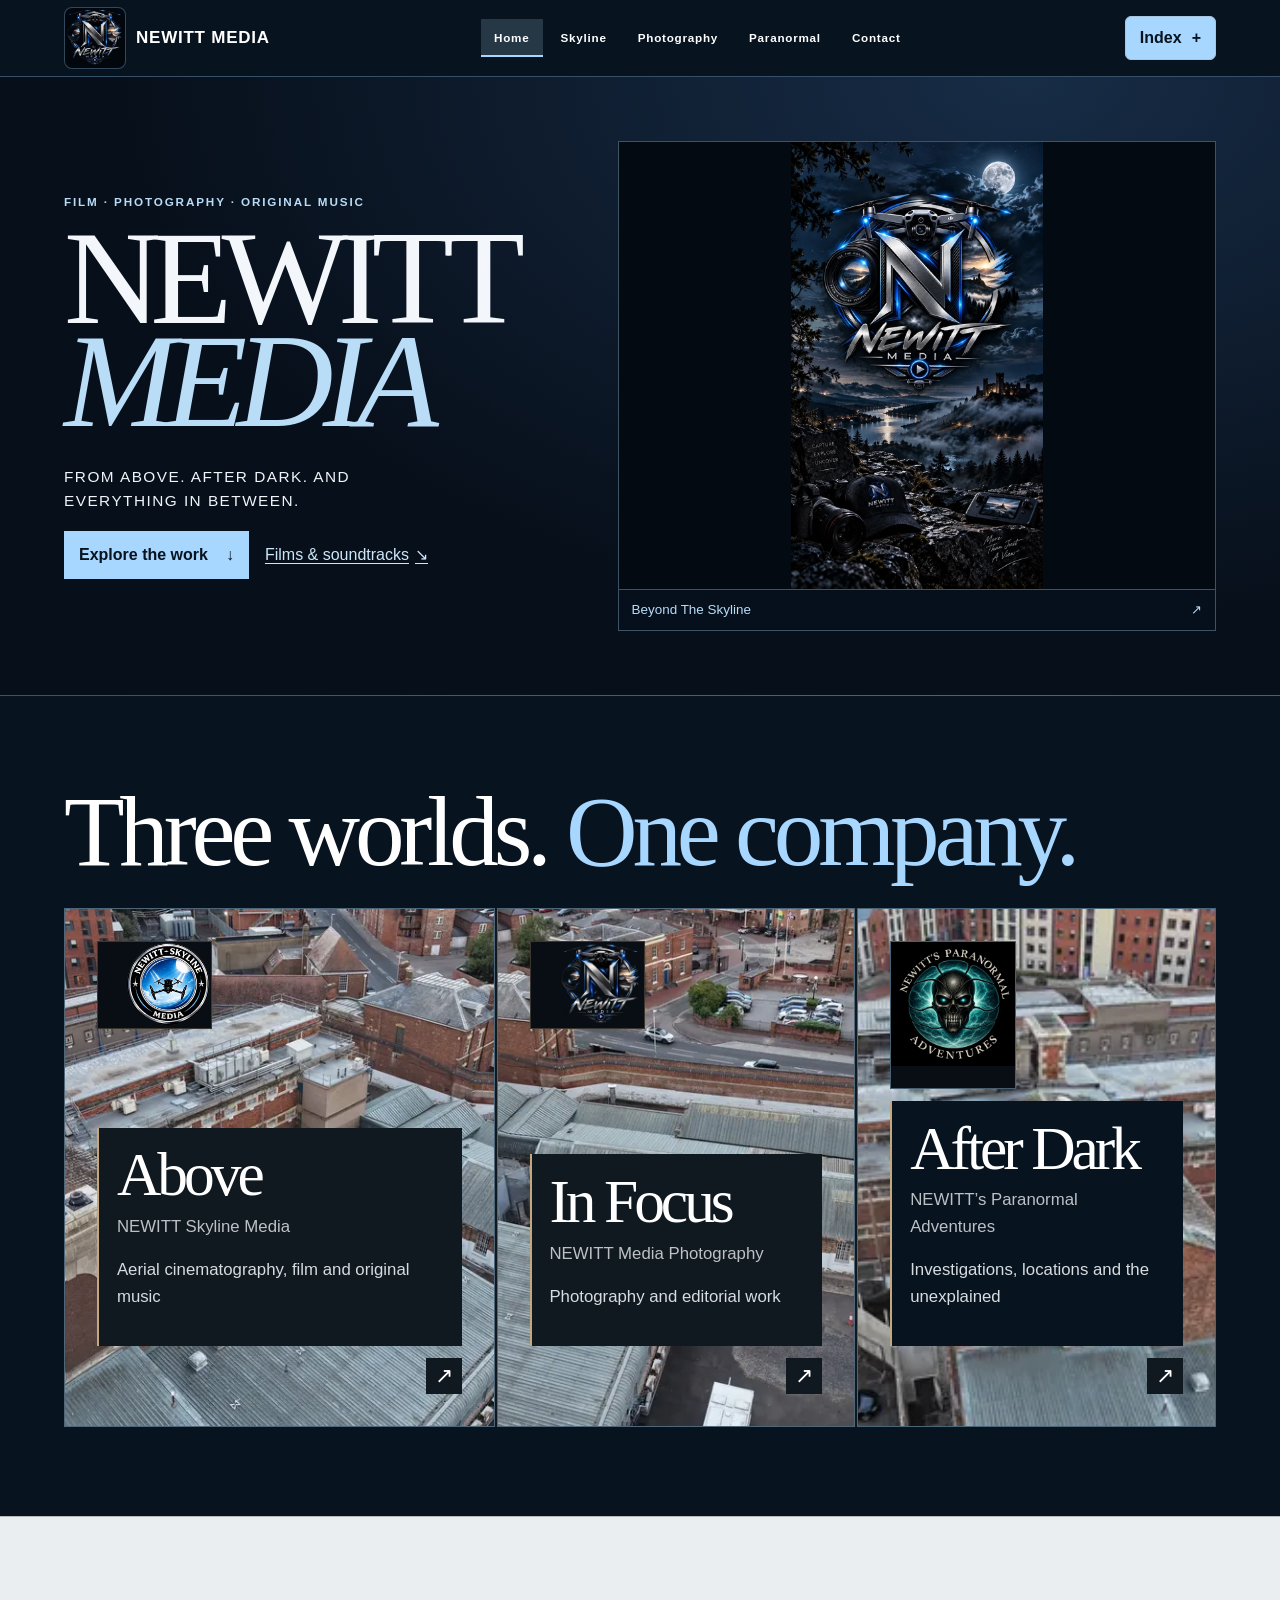
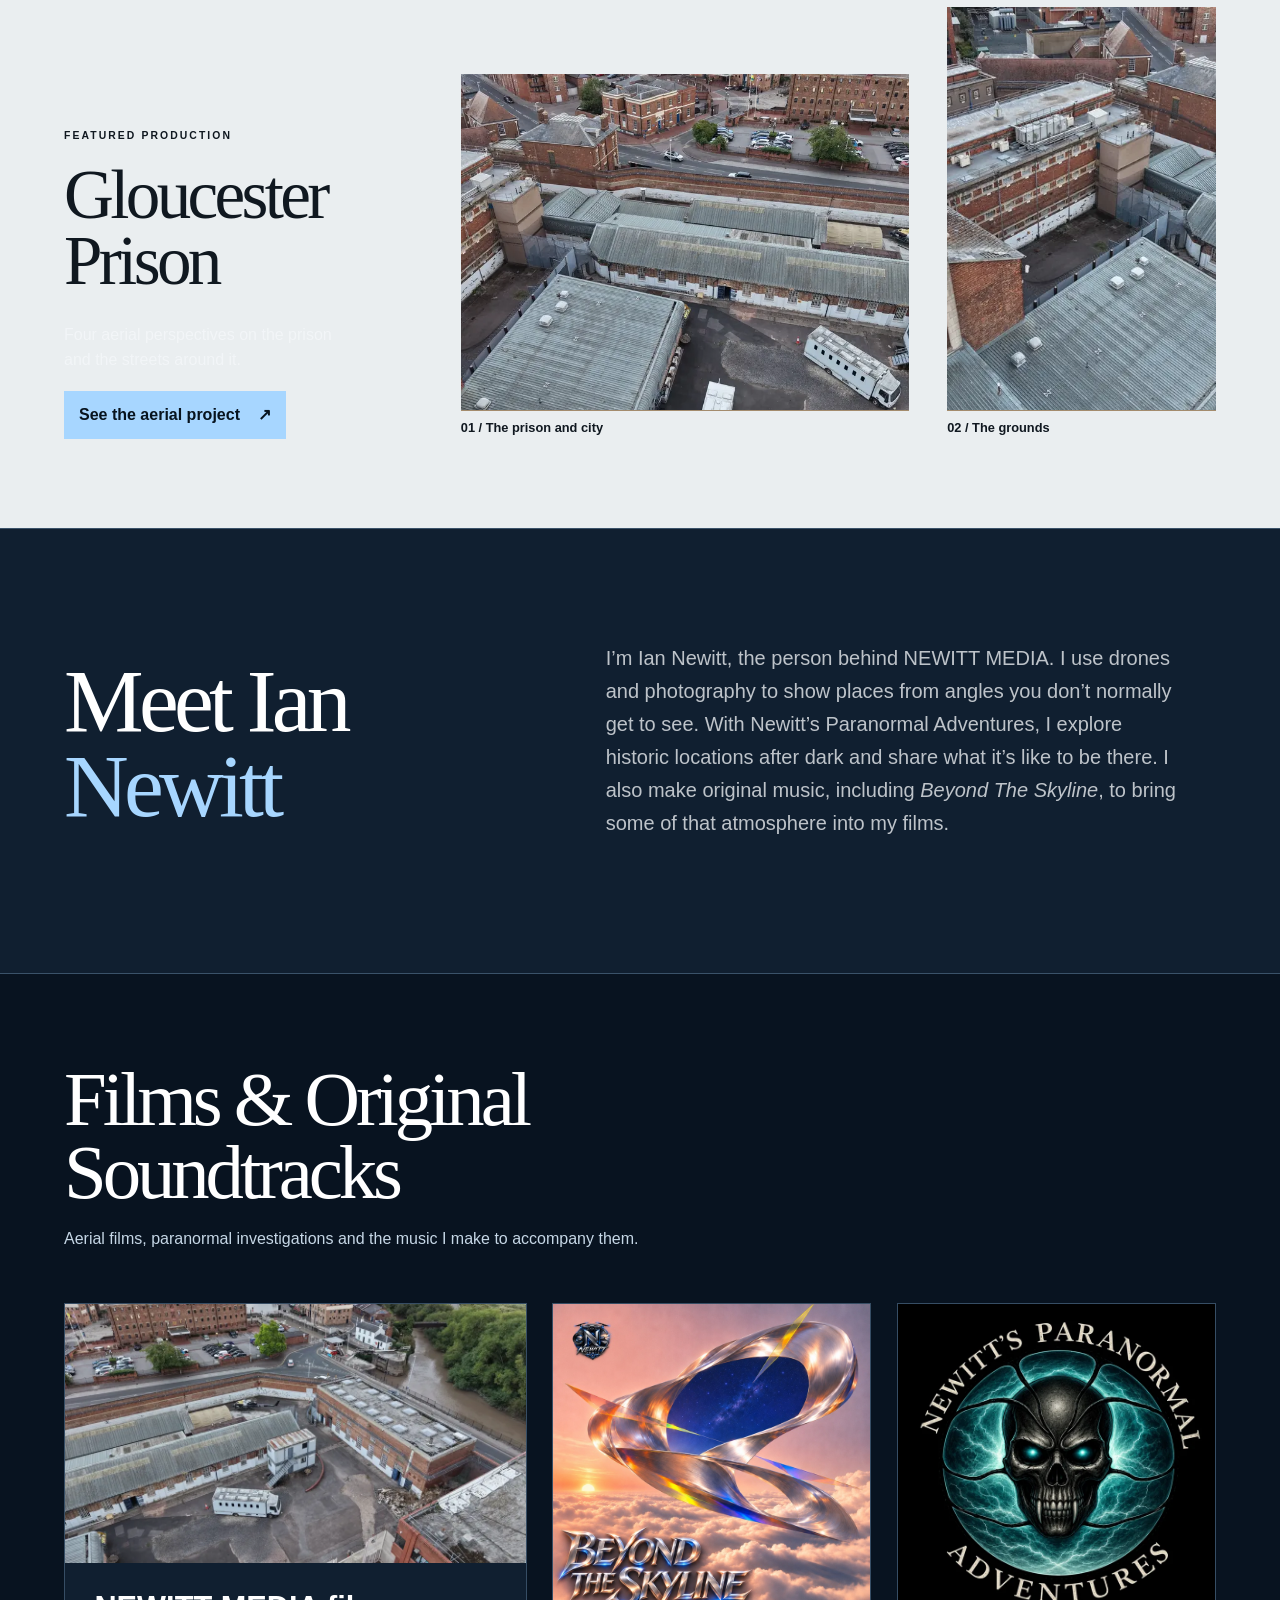
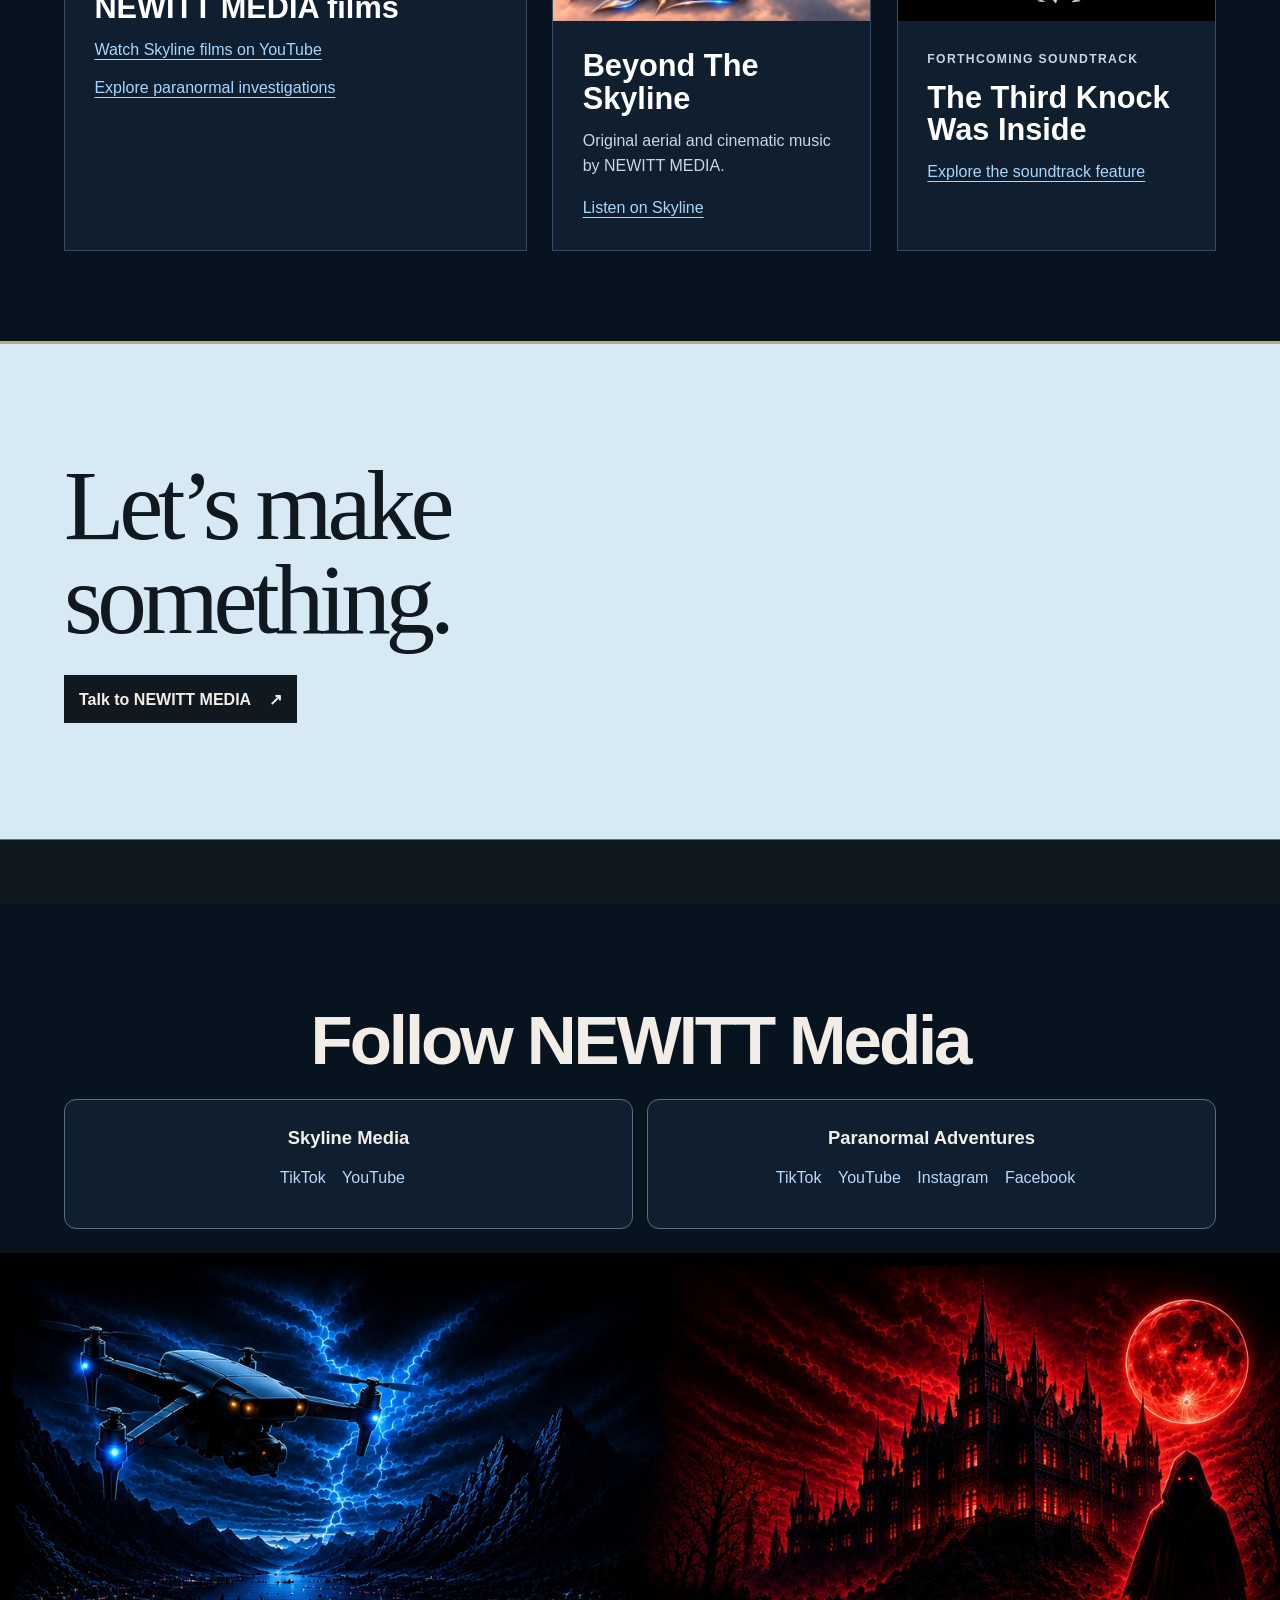
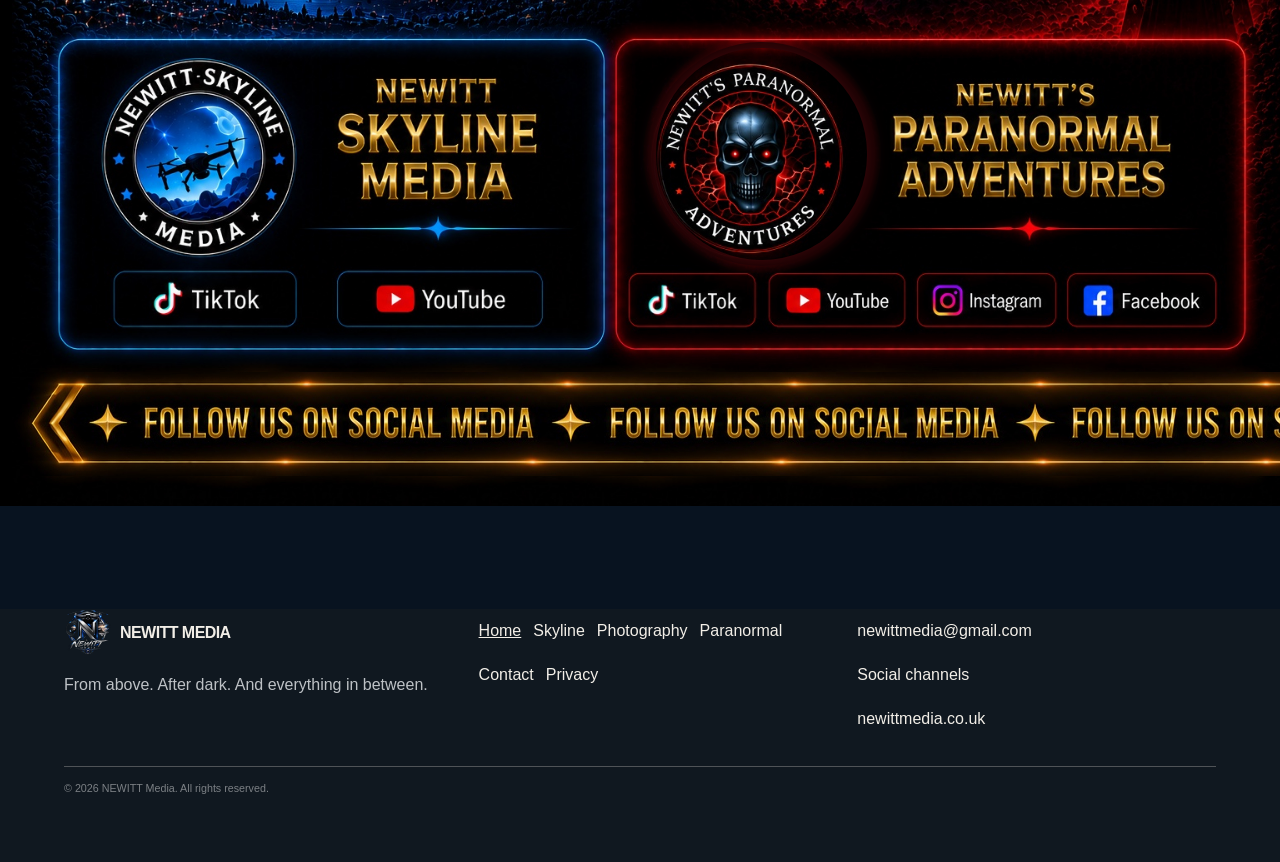
==== commit 2a4596e4: "Record exact Cloudflare v534 production website assets Approved homepage source: c2fab9404b20e8f0a62" ====
--- a/public/index.html
+++ b/public/index.html
@@ -155,11 +155,55 @@
     >
 
     <link rel="stylesheet" href="studio.css?v=2">
-    <link rel="stylesheet" href="editorial.css?v=4">
+    <link rel="stylesheet" href="studio-v523-editorial.css?v=4">
     <script src="editorial.js" defer></script>
     <link rel="stylesheet" href="moonlit.css?v=3">
     <script src="moonlit.js?v=2" defer></script>
     <link rel="stylesheet" href="cinematic.css">
+    <style>
+        /* The editorial sheet reintroduces the desktop columns after its phone rule. */
+        #worlds .world-copy h3 { overflow-wrap: normal; word-break: normal; }
+        #worlds .world-arrow { justify-self: end; align-self: end; }
+        #worlds .world-panel-top img { display: block; object-fit: contain; object-position: right top; }
+        #worlds .world-paranormal .world-image { object-position: center 53%; }
+        #worlds .world-paranormal .world-copy { background: #081320; }
+        #worlds { scroll-margin-top: max(90px, calc(76px + env(safe-area-inset-top))); }
+
+        @media (max-width: 1000px) {
+            #worlds .worlds-panels {
+                grid-template-columns: minmax(0, 1fr);
+                min-height: 0;
+                gap: clamp(8px, 1.35vw, 14px);
+                background: transparent;
+                transition: none;
+            }
+
+            #worlds .world-panel {
+                grid-template: "mark mark" auto "copy arrow" 1fr / minmax(0, 1fr) auto;
+                min-height: clamp(268px, 46vw, 414px);
+                padding: clamp(13px, 2.7vw, 24px);
+                gap: 10px;
+                align-content: stretch;
+            }
+            #worlds .world-panel-top { grid-area: mark; }
+            #worlds .world-panel .world-logo {
+                width: clamp(76px, 18vw, 118px);
+                max-width: 100%;
+                height: clamp(66px, 15vw, 104px);
+                object-position: center;
+                transition: none;
+                transform: none;
+                padding: 3px;
+            }
+            #worlds .world-copy { grid-area: copy; }
+            #worlds .world-copy h3 { font-size: clamp(1.9rem, 6.8vw, 3.65rem); }
+            #worlds .world-arrow { grid-area: arrow; }
+        }
+
+        @media (min-width: 1001px) and (max-width: 1200px) {
+            #worlds .world-copy h3 { font-size: clamp(2.3rem, 4.1vw, 3.1rem); }
+        }
+    </style>
 </head>
 
 
@@ -224,18 +268,20 @@
             <h2 id="newitt-media-intro-title">Three worlds. <span>One company.</span></h2>
             <div class="worlds-panels">
                 <a class="world-panel world-skyline" href="skyline.html" data-lens="skyline">
-                    <img class="world-image" src="media/skyline/Gloucester-prison-aerial-03.webp" alt="" loading="lazy" decoding="async" srcset="media/photography/gloucester-03-480.webp 480w, media/photography/gloucester-03-960.webp 960w, media/photography/gloucester-03-1440.webp 1440w" sizes="(max-width: 760px) 94vw, 44vw">
+                    <img class="world-image" src="media/skyline/Gloucester-prison-aerial-03.webp" alt="" loading="lazy" decoding="async" srcset="media/photography/gloucester-03-480.webp 480w, media/photography/gloucester-03-960.webp 960w, media/photography/gloucester-03-1440.webp 1440w" sizes="(max-width: 1000px) 94vw, 44vw">
                     <span class="world-panel-top"><img class="world-logo" src="sky-logo.png" alt="" loading="lazy" decoding="async"></span>
                     <div class="world-copy"><h3>Above</h3><p>NEWITT Skyline Media</p><p class="world-description">Aerial cinematography, film and original music</p></div>
                     <span class="world-arrow" aria-hidden="true">↗</span>
                 </a>
                 <a class="world-panel world-photography" href="photography.html" data-lens="photography">
-                    <img class="world-image" src="media/skyline/Gloucester-prison-aerial-02.webp" alt="" loading="lazy" decoding="async" srcset="media/photography/gloucester-02-480.webp 480w, media/photography/gloucester-02-960.webp 960w, media/photography/gloucester-02-1440.webp 1440w" sizes="(max-width: 760px) 94vw, 44vw">
-
+                    <img class="world-image" src="media/skyline/Gloucester-prison-aerial-02.webp" alt="" loading="lazy" decoding="async" srcset="media/photography/gloucester-02-480.webp 480w, media/photography/gloucester-02-960.webp 960w, media/photography/gloucester-02-1440.webp 1440w" sizes="(max-width: 1000px) 94vw, 44vw">
+
+                    <span class="world-panel-top"><img class="world-logo" src="media/header-emblem.webp" alt="" loading="lazy" decoding="async"></span>
                     <div class="world-copy"><h3>In Focus</h3><p>NEWITT Media Photography</p><p class="world-description">Photography and editorial work</p></div>
                     <span class="world-arrow" aria-hidden="true">↗</span>
                 </a>
                 <a class="world-panel world-paranormal" href="paranormal.html" data-lens="paranormal">
+                    <img class="world-image" src="media/photography/gloucester-04-960.webp" alt="" loading="lazy" decoding="async" srcset="media/photography/gloucester-04-480.webp 480w, media/photography/gloucester-04-960.webp 960w, media/photography/gloucester-04-1440.webp 1440w" sizes="(max-width: 1000px) 94vw, 33vw">
                     
                     <span class="world-panel-top"><img class="world-logo" src="media/moonlit/after-dark.webp" alt="" loading="lazy" decoding="async"></span>
                     <div class="world-copy"><h3>After Dark</h3><p>NEWITT’s Paranormal Adventures</p><p class="world-description">Investigations, locations and the unexplained</p></div>
--- a/public/studio-v523-editorial.css
+++ b/public/studio-v523-editorial.css
@@ -0,0 +1,404 @@
+:root {
+    --midnight: #101820;
+    --champagne: #c5a77d;
+    --ivory: #f2eee7;
+    --slate: #263746;
+    --ink: #101820;
+    --gutter: clamp(16px, 5vw, 80px);
+    --studio-ink: var(--midnight);
+    --studio-panel: #263746;
+    --studio-text: var(--ivory);
+    --studio-muted: #d6dce0;
+    --studio-blue: var(--champagne);
+    --studio-edge: #567080;
+}
+
+body { background: var(--midnight); color: var(--ivory); }
+.container { width: min(100% - 2 * var(--gutter), 1440px); }
+main { overflow: clip; }
+figure { margin: 0; }
+a:focus-visible, button:focus-visible { outline: 3px solid currentColor; outline-offset: 4px; }
+
+.editorial-header { background: var(--ivory); color: var(--ink); border-bottom: 1px solid #10182038; }
+.editorial-header .nav { min-height: 72px; padding-inline: max(0px, env(safe-area-inset-left)); }
+.editorial-brand { display: inline-flex; align-items: center; gap: 8px; color: inherit; white-space: nowrap; font-weight: 850; letter-spacing: -.035em; }
+.editorial-brand img { width: 48px; height: 48px; object-fit: contain; }
+.editorial-header .nav-links a { color: var(--ink); border: 0; border-radius: 0; }
+.editorial-header .nav-links a:hover, .editorial-header .nav-links a[aria-current="page"] { background: var(--ink); color: var(--ivory); }
+.editorial-header .menu-toggle { background: var(--ink); }
+.editorial-menu-open { display: none; }
+.has-editorial-menu .editorial-menu-open, .editorial-menu-head button {
+    display: inline-flex; align-items: center; justify-content: space-between; gap: 20px;
+    min-height: 44px; border: 0; padding: 8px 14px; font: inherit; font-weight: 750;
+    background: var(--champagne); color: var(--ink); cursor: pointer;
+}
+
+.editorial-menu { inset: 0; width: 100%; max-width: none; height: 100%; max-height: none; margin: 0; padding: clamp(20px, 6vw, 90px); border: 0; background: var(--midnight); color: var(--ivory); }
+.editorial-menu::backdrop { background: var(--midnight); }
+.editorial-menu-head { display: flex; justify-content: space-between; align-items: center; gap: 16px; margin-bottom: 30px; font-weight: 850; }
+.editorial-menu nav { display: grid; max-width: 950px; }
+.editorial-menu nav a { display: flex; gap: clamp(9px, 3vw, 35px); align-items: baseline; padding: 6px 0; border-top: 1px solid #f2eee749; font-size: clamp(1.8rem, 7vw, 6rem); line-height: 1.1; letter-spacing: -.06em; font-weight: 800; color: var(--ivory); }
+.editorial-menu nav a span { font: 600 clamp(.75rem, 1.4vw, 1.2rem) monospace; letter-spacing: 0; color: var(--champagne); }
+.editorial-menu nav a:is(:hover,:focus-visible,[aria-current="page"]) { color: var(--champagne); }
+
+.editorial-action { display: inline-flex; align-items: center; justify-content: space-between; gap: 18px; min-height: 48px; max-width: 100%; padding: 11px 15px; background: var(--champagne); color: var(--ink); font-weight: 780; }
+.editorial-action:hover { background: var(--ivory); color: var(--ink); outline: 1px solid var(--ink); }
+
+.worlds, .production-wall, .editorial-statement, .editorial-screening, .editorial-invitation { padding-block: clamp(42px, 9vw, 135px); }
+.worlds, .production-wall, .editorial-statement, .editorial-screening { text-align: left; }
+.worlds { background: var(--ivory); color: var(--ink); }
+.worlds h2, .production-wall h2, .editorial-screening h2, .editorial-invitation h2 { font-size: clamp(2.75rem, 7.75vw, 8rem); line-height: .89; letter-spacing: -.078em; font-weight: 850; margin: 0 0 28px; }
+.worlds h2 span { color: #4b5864; }
+.worlds-panels { display: grid; grid-template-columns: 1.35fr 1fr 1fr; min-height: clamp(280px, 38vw, 540px); }
+.world-panel { display: grid; grid-template-rows: auto 1fr auto; justify-items: start; align-items: end; gap: 12px; position: relative; isolation: isolate; overflow: hidden; min-width: 0; min-height: 210px; padding: clamp(14px, 2.5vw, 38px); color: var(--ivory); }
+.world-panel h3 { font-size: clamp(1.35rem, 3.15vw, 3.75rem); letter-spacing: -.065em; line-height: .97; overflow-wrap: anywhere; }
+.world-panel p { margin-top: 7px; font-size: clamp(.82rem, 1.4vw, 1.05rem); }
+.world-index { align-self: start; font: 750 clamp(1.1rem, 3vw, 2rem) monospace; }
+.world-arrow { font-size: 1.35rem; }
+.world-skyline { background: var(--midnight); }
+.world-skyline::before { content: ""; position: absolute; inset: 0; z-index: -1; background: linear-gradient(0deg,#101820f2 4%,#10182030 95%),url("media/skyline/Gloucester-prison-aerial-03.webp") center/cover; }
+.world-photography { background: #e5d8c8; color: var(--ink); }
+.world-paranormal { background: #263746; }
+.world-panel::after { content: ""; position: absolute; inset: 11px; border: 1px solid currentColor; opacity: 0; pointer-events: none; }
+.world-panel:is(:hover,:focus-visible)::after { opacity: .85; }
+.world-panel:focus-visible { outline-offset: -5px; z-index: 2; }
+
+.production-wall { background: var(--ivory); color: var(--ink); border-top: 1px solid #10182040; }
+.production-layout { display: grid; grid-template-columns: 4fr 5fr 3fr; gap: clamp(12px, 3vw, 48px); align-items: end; }
+.production-layout header, .production-layout figure { min-width: 0; }
+.production-layout .eyebrow, .screening-grid .eyebrow { color: inherit; }
+.production-layout header p { max-width: 32ch; margin-bottom: 18px; }
+.production-wall h2 { font-size: clamp(2.4rem, 5.4vw, 6.25rem); }
+.production-layout img { width: 100%; object-fit: cover; }
+.production-wide img { aspect-ratio: 4/3; }
+.production-tall img { aspect-ratio: 2/3; }
+.production-layout figcaption, .division-plate figcaption { padding-top: 7px; font-size: .8rem; font-weight: 700; }
+
+.editorial-statement { background: var(--slate); color: var(--ink); }
+.editorial-statement p { font-size: clamp(.95rem, 2vw, 1.45rem); font-weight: 900; margin-bottom: 18px; }
+.editorial-statement h2 { font-weight: 900; font-size: clamp(2.45rem, 11.4vw, 12rem); letter-spacing: -.085em; line-height: .78; }
+.editorial-statement h2 span { color: #c5a77d; }
+.editorial-statement h2 em { display: inline-block; font-style: normal; font-size: .58em; line-height: .84; }
+
+.editorial-screening { background: var(--midnight); color: var(--ivory); }
+.screening-grid { display: grid; grid-template-columns: 1fr 1.15fr; gap: clamp(20px, 6vw, 90px); }
+.screening-grid > div { min-width: 0; }
+.screening-grid .eyebrow { margin-bottom: 12px; }
+.screening-films img { width: 100%; aspect-ratio: 16/9; object-fit: cover; margin-bottom: 12px; }
+.screening-sound { padding: clamp(12px, 3vw, 38px); background: #263746; }
+.screening-sound h3 { font-size: clamp(1.65rem, 4vw, 3.8rem); letter-spacing: -.06em; }
+.editorial-player { display: block; width: 100%; height: clamp(365px, 42vw, 490px); border: 0; margin: 13px 0; }
+.screening-sound > a, .soundtrack-player > a { color: var(--champagne); text-decoration: underline; }
+.editorial-invitation { background: var(--champagne); color: var(--ink); text-align: left; }
+.editorial-invitation .editorial-action { color: var(--ivory); background: var(--ink); }
+
+.division-opening { text-align: left; border: 0; }
+.division-opening > .container { align-items: start; width: min(100% - 2 * var(--gutter), 1440px); }
+.division-opening h1 { font-size: clamp(3.1rem, 9vw, 10rem); }
+.division-opening h1 span { color: inherit; background: none; }
+.skyline-page .division-opening { min-height: min(82svh, 800px); background: var(--midnight); }
+.skyline-page .division-opening h1 span { color: var(--champagne); }
+.skyline-page .skyline-gallery { background: #263746; border-radius: 0; }
+.skyline-page .skyline-gallery-grid { grid-template-columns: 1.35fr 1fr; }
+.skyline-music { background: var(--ivory); color: var(--ink); }
+.skyline-music-panel { display: grid; grid-template-columns: 2fr 3fr; gap: clamp(14px, 5vw, 70px); border: 0; border-radius: 0; background: var(--ivory); box-shadow: none; padding: 0; }
+.skyline-music-panel::before { display: none; }
+.soundtrack-player, .soundtrack-title { min-width: 0; }
+.skyline-music h2, .skyline-music h2 span, .skyline-music-artist, .skyline-music-subtitle, .soundtrack-player > a { color: var(--ink); }
+.skyline-music h2 { font-size: clamp(2.2rem, 5vw, 5rem); letter-spacing: -.07em; }
+.skyline-music-player { margin-top: 0; }
+
+.photography-page { color-scheme: light; background: var(--ivory); color: var(--ink); }
+.photography-page .division-opening { grid-template-columns: minmax(0, 5fr) minmax(0, 7fr); padding: 0; background: var(--ivory); min-height: 0; }
+.photography-page .division-opening > .container { grid-column: 1; grid-row: 1; padding: clamp(35px, 7vw, 100px) 0; }
+.division-plate { grid-column: 2; grid-row: 1; align-self: stretch; display: grid; grid-template-rows: minmax(0, 1fr) auto; min-height: 420px; }
+.division-plate img { width: 100%; height: 100%; object-fit: cover; }
+.division-plate figcaption { padding: 10px 16px; background: #d9c8b8; }
+.photography-page h1, .photography-page .division-opening h1 span,
+.photography-page .division-opening p, .photography-page .photography-statement p,
+.photography-page .about :is(h2,h3,p,span), .photography-page .home-cta h2 { color: var(--ink); }
+.photography-page .about, .photography-page .home-cta { background: var(--ivory); }
+.photography-page .about { width: 100%; }
+.photography-page .photography-portfolio, .photography-page .photography-focus-card, .photography-page .cta-panel { background: #eae0d5; border-color: #8d7b71; }
+.photography-page .frame-exhibit { grid-template-columns: 1.3fr 1fr; align-items: start; }
+.photography-page .frame-exhibit button { background: var(--ivory); border-color: #8d7b71; }
+.photography-page .frame-exhibit button:nth-child(even) { margin-top: 36px; }
+.photography-page .frame-exhibit button img { filter: none; }
+.photography-page .frame-exhibit button:focus-visible { outline-color: var(--ink); }
+
+.paranormal-page .division-opening { background: #101820; }
+.paranormal-page .division-opening h1 span { color: #c5a77d; }
+.paranormal-page .investigation-card { background: #263746; border-color: #5a6c78; border-radius: 0; }
+.paranormal-page .tiktok-preview { background: #263746; border-color: #5a6c78; }
+.contact-hero.division-opening, .privacy-page .division-opening { background: var(--ivory); color: var(--ink); }
+.contact-hero.division-opening :is(h1,p,.eyebrow), .privacy-page .division-opening :is(h1,p,.eyebrow) { color: var(--ink); }
+.contact-page .contact-option { border-radius: 0; }
+.privacy-page .privacy-summary { background: #263746; border-radius: 0; }
+
+.editorial-footer { background: var(--ink); color: var(--ivory); text-align: left; padding: clamp(28px, 5vw, 70px) 0; }
+.editorial-footer-grid { display: grid; grid-template-columns: 1.1fr 1fr 1fr; gap: 20px; }
+.editorial-footer-grid p { margin: 8px 0; }
+.editorial-footer .studio-footer-links { justify-content: flex-start; align-content: start; margin: 0; }
+.editorial-footer-contact { display: grid; align-content: start; overflow-wrap: anywhere; }
+.editorial-footer-contact a, .editorial-footer .studio-footer-links a { color: var(--ivory); min-height: 44px; align-content: center; }
+.editorial-footer .copyright { margin-top: 25px; border-top: 1px solid #f2eee746; padding-top: 12px; }
+
+@media (prefers-reduced-motion: no-preference) {
+    .world-panel::after { transition: opacity .25s ease, transform .35s ease; }
+    .world-skyline::after { transform: scaleX(.74); }
+    .world-photography::after { transform: scale(.86); }
+    .world-paranormal::after { transform: translateY(18px); }
+    .world-panel:is(:hover,:focus-visible)::after { transform: none; }
+}
+@keyframes editorial-arrival { from { transform: translateY(14px); opacity: .75; } to { transform: none; opacity: 1; } }
+
+@media (max-width: 900px) {
+    .editorial-header .nav { gap: 10px; }
+    .editorial-header .nav-links a { padding-inline: 6px; }
+    .production-layout { grid-template-columns: 1fr 1fr; }
+    .production-layout header { grid-column: 1/-1; }
+}
+@media (max-width: 760px) {
+    .has-editorial-menu .editorial-header :is(.nav-links,.menu-toggle) { display: none; }
+    .editorial-header .nav-links { background: var(--ivory); }
+    .worlds-panels, .screening-grid, .skyline-music-panel, .photography-page .division-opening { grid-template-columns: 1fr; }
+    .world-panel { min-height: 175px; }
+    .production-layout { grid-template-columns: 1.6fr 1fr; }
+    .skyline-page .skyline-gallery-grid, .photography-page .frame-exhibit, .editorial-footer-grid { grid-template-columns: 1fr; }
+    .photography-page .frame-exhibit button:nth-child(even) { margin-top: 0; }
+    .photography-page .division-opening > .container { grid-row: 1; }
+    .division-plate { grid-column: 1; grid-row: 2; min-height: 0; }
+    .division-plate img { aspect-ratio: 4/3; }
+    .skyline-page .division-opening { min-height: 440px; }
+}
+
+.world-panel-top { display: flex; align-items: start; justify-content: space-between; gap: 14px; width: 100%; }
+.world-panel-top img { width: min(40%, 88px); height: 58px; object-fit: contain; object-position: right top; }
+.screening-skyline { display: block; margin-top: 10px; }
+
+/* The original logo has its own opaque backing in every navigation state. */
+.editorial-header {
+    position: sticky;
+    top: 0;
+    z-index: 1000;
+    isolation: isolate;
+    background: var(--midnight);
+    color: #fff;
+    border-bottom: 1px solid #c5a77d70;
+}
+.editorial-header .nav { min-height: 80px; gap: 12px; }
+.editorial-header .editorial-brand {
+    flex: 0 0 auto;
+    min-width: 0;
+    gap: 10px;
+    opacity: 1;
+    visibility: visible;
+    color: #fff;
+}
+.brand-mark {
+    display: grid;
+    place-items: center;
+    flex: 0 0 auto;
+    width: 62px;
+    height: 62px;
+    padding: 2px;
+    background: #080e13;
+    border: 1px solid #c5a77d64;
+}
+.editorial-header .brand-mark img, .menu-identity img {
+    display: block;
+    width: 100%;
+    height: 100%;
+    max-width: none;
+    object-fit: contain;
+    opacity: 1;
+    visibility: visible;
+}
+.editorial-header .nav-links { background: var(--midnight); }
+.editorial-header .nav-links a { color: #fff; }
+.editorial-header .nav-links a:is(:hover,[aria-current="page"]) {
+    background: var(--slate);
+    color: #fff;
+    box-shadow: inset 0 -2px var(--champagne);
+}
+.menu-identity { display: flex; align-items: center; gap: 12px; color: #fff; }
+
+.signature-arrival { background: var(--midnight); color: #fff; position: relative; }
+.signature-frame { position: relative; min-height: clamp(395px, 65svh, 780px); overflow: hidden; }
+.signature-aerial {
+    position: absolute;
+    inset: 0;
+    display: block;
+    width: 100%;
+    height: 100%;
+    object-fit: cover;
+    object-position: 50% 49%;
+    filter: none;
+}
+.signature-frame figcaption {
+    position: absolute;
+    inset: 16px var(--gutter) auto auto;
+    display: grid;
+    gap: 2px;
+    padding: 6px 12px;
+    background: var(--midnight);
+    color: #fff;
+    font-size: .76rem;
+    text-align: right;
+}
+.signature-opening {
+    position: relative;
+    z-index: 1;
+    display: grid;
+    grid-template-columns: minmax(0, 1fr) minmax(0, 1.45fr);
+    width: min(100% - 2 * var(--gutter), 1440px);
+    margin: clamp(-205px, -17svh, -100px) auto 0;
+    background: var(--midnight);
+    border-top: 2px solid var(--champagne);
+}
+.signature-identity {
+    display: grid;
+    justify-items: center;
+    align-content: center;
+    padding: clamp(15px, 4vw, 50px);
+    background: #080e13;
+}
+.signature-identity img { display: block; width: clamp(150px, 20vw, 280px); height: auto; object-fit: contain; }
+.signature-identity h1 {
+    margin: 0;
+    color: #fff;
+    font-size: clamp(1.25rem, 3vw, 3.2rem);
+    letter-spacing: .1em;
+    line-height: 1.05;
+    text-align: center;
+}
+.signature-opening-copy { display: grid; align-content: center; justify-items: start; padding: clamp(21px, 4.5vw, 65px); }
+.signature-opening-copy p {
+    margin-bottom: 22px;
+    font-size: clamp(2rem, 5.55vw, 6.5rem);
+    line-height: .86;
+    letter-spacing: -.07em;
+    font-weight: 820;
+}
+.signature-opening-copy em {
+    display: block;
+    margin-top: 12px;
+    font-size: .38em;
+    line-height: 1.15;
+    font-style: normal;
+    letter-spacing: .08em;
+    color: var(--champagne);
+}
+
+.worlds-panels { grid-template-columns: 1.2fr 1fr 1fr; gap: 2px; background: var(--midnight); }
+.world-panel { min-height: clamp(285px, 38vw, 520px); background: var(--midnight); color: #fff; }
+.world-panel::before { content: none; }
+.world-panel::after { inset: 13px; border-color: var(--champagne); }
+.world-image { position: absolute; inset: 0; width: 100%; height: 100%; object-fit: cover; z-index: -1; filter: none; }
+.world-panel-top { position: relative; }
+.world-panel .world-logo { width: min(42%, 115px); height: 88px; background: #080e13; border: 1px solid #c5a77d44; object-fit: contain; }
+.world-index { padding: 4px 8px; background: var(--midnight); color: var(--champagne); }
+.world-copy {
+    align-self: end;
+    min-width: 0;
+    width: 100%;
+    padding: clamp(9px, 1.4vw, 18px);
+    background: var(--midnight);
+    border-left: 2px solid var(--champagne);
+}
+.world-description { color: #d6dce0; }
+.world-arrow { width: 36px; height: 36px; display: grid; place-items: center; background: var(--midnight); }
+.world-paranormal {
+    background: repeating-linear-gradient(90deg,transparent 0 47px,#c5a77d20 47px 48px),var(--slate);
+}
+.world-paranormal .world-logo { width: min(62%, 154px); height: 132px; }
+.production-index { color: #746045; font: 650 clamp(2.5rem, 7vw, 7rem)/.8 Georgia, serif; letter-spacing: -.08em; }
+.production-layout figcaption, .division-plate figcaption { border-top: 1px solid #a48c6d; }
+.editorial-statement { color: #fff; background: var(--slate); }
+.editorial-statement h2 { font-family: Georgia, "Times New Roman", serif; font-weight: 500; }
+.editorial-invitation { background: var(--ivory); border-top: 3px solid var(--champagne); }
+.editorial-footer { background: var(--midnight); }
+.signature-section-label { margin-bottom: 14px; color: #61513e; font-size: .85rem; font-weight: 760; }
+.paranormal-page .division-opening { border-bottom: 1px solid #c5a77d6e; }
+.photography-page .frame-exhibit button { border-color: #8b795f; }
+
+@media (prefers-reduced-motion: no-preference) {
+    .signature-aerial { animation: signature-frame-in 1s cubic-bezier(.18,.67,.22,1) both; }
+    .world-image { transition: transform .52s cubic-bezier(.18,.67,.22,1); }
+    .world-skyline:is(:hover,:focus-visible) .world-image { transform: scale(1.08) translateX(1.5%); }
+    .world-photography:is(:hover,:focus-visible) .world-image { transform: scale(.94); }
+    .world-paranormal .world-logo { transition: transform .4s ease; }
+    .world-paranormal:is(:hover,:focus-visible) .world-logo { transform: translateY(10px); }
+}
+@keyframes signature-frame-in { from { transform: scale(1.035); } to { transform: scale(1); } }
+
+@media (min-width: 761px) {
+    @media (prefers-reduced-motion: no-preference) {
+        .worlds-panels { transition: grid-template-columns .45s ease; }
+    }
+    .worlds-panels:has(.world-photography:is(:hover,:focus-visible)) { grid-template-columns: 1fr 1.25fr 1fr; }
+    .worlds-panels:has(.world-paranormal:is(:hover,:focus-visible)) { grid-template-columns: 1fr 1fr 1.25fr; }
+}
+
+@media (max-width: 820px) {
+    .has-editorial-menu .editorial-header :is(.nav-links,.menu-toggle) { display: none; }
+}
+
+@media (max-width: 760px) {
+    .editorial-header .nav { min-height: 68px; }
+    .brand-mark { width: 50px; height: 50px; }
+    .editorial-header .editorial-brand { gap: 7px; font-size: .85rem; }
+    .has-editorial-menu .editorial-menu-open { gap: 7px; padding-inline: 10px; }
+    .signature-arrival { display: grid; }
+    .signature-opening { grid-row: 1; width: 100%; margin: 0; border-top: 0; }
+    .signature-opening-copy { padding: 20px 14px; }
+    .signature-identity { padding: 8px; }
+    .signature-identity img { width: 100%; max-width: 175px; }
+    .signature-identity h1 { font-size: clamp(.75rem, 3vw, 1.5rem); }
+    .signature-opening-copy p { font-size: clamp(1.6rem, 5.7vw, 3.1rem); }
+    .signature-opening-copy .editorial-action { padding: 8px; font-size: .78rem; gap: 6px; }
+    .signature-frame { min-height: clamp(270px, 75vw, 530px); }
+    .world-panel { min-height: 255px; }
+}
+
+/* Shared navigation */
+.editorial-header {
+    background: #081320;
+    border-bottom-color: #496079;
+}
+.editorial-header .nav {
+    flex-wrap: nowrap;
+    min-height: 76px;
+    padding-left: env(safe-area-inset-left);
+    padding-right: env(safe-area-inset-right);
+}
+.editorial-header .brand-mark, .menu-identity .brand-mark {
+    width: clamp(52px, 6vw, 62px);
+    height: auto;
+    aspect-ratio: 1;
+    padding: 0;
+    border: 1px solid #617a95;
+    border-radius: 8px;
+    background: #02060d;
+}
+.editorial-header .editorial-brand {
+    font-size: clamp(.875rem, 1.6vw, 1.0625rem);
+    letter-spacing: .045em;
+}
+.has-editorial-menu .editorial-menu-open, .editorial-menu-head button {
+    flex-shrink: 0;
+    gap: 10px;
+    border: 1px solid #a9c4df;
+    border-radius: 6px;
+    background: #d9e6f3;
+    color: #101820;
+}
+.editorial-menu-open:hover, .editorial-menu-head button:hover { background: #fff; }
+.editorial-header :is(a, button):focus-visible, .editorial-menu :is(a, button):focus-visible {
+    outline: 3px solid #d9e6f3;
+    outline-offset: 3px;
+}
+.editorial-menu nav a { min-height: 44px; }
+@media (max-width: 760px) {
+    .editorial-header .nav { min-height: 66px; }
+}
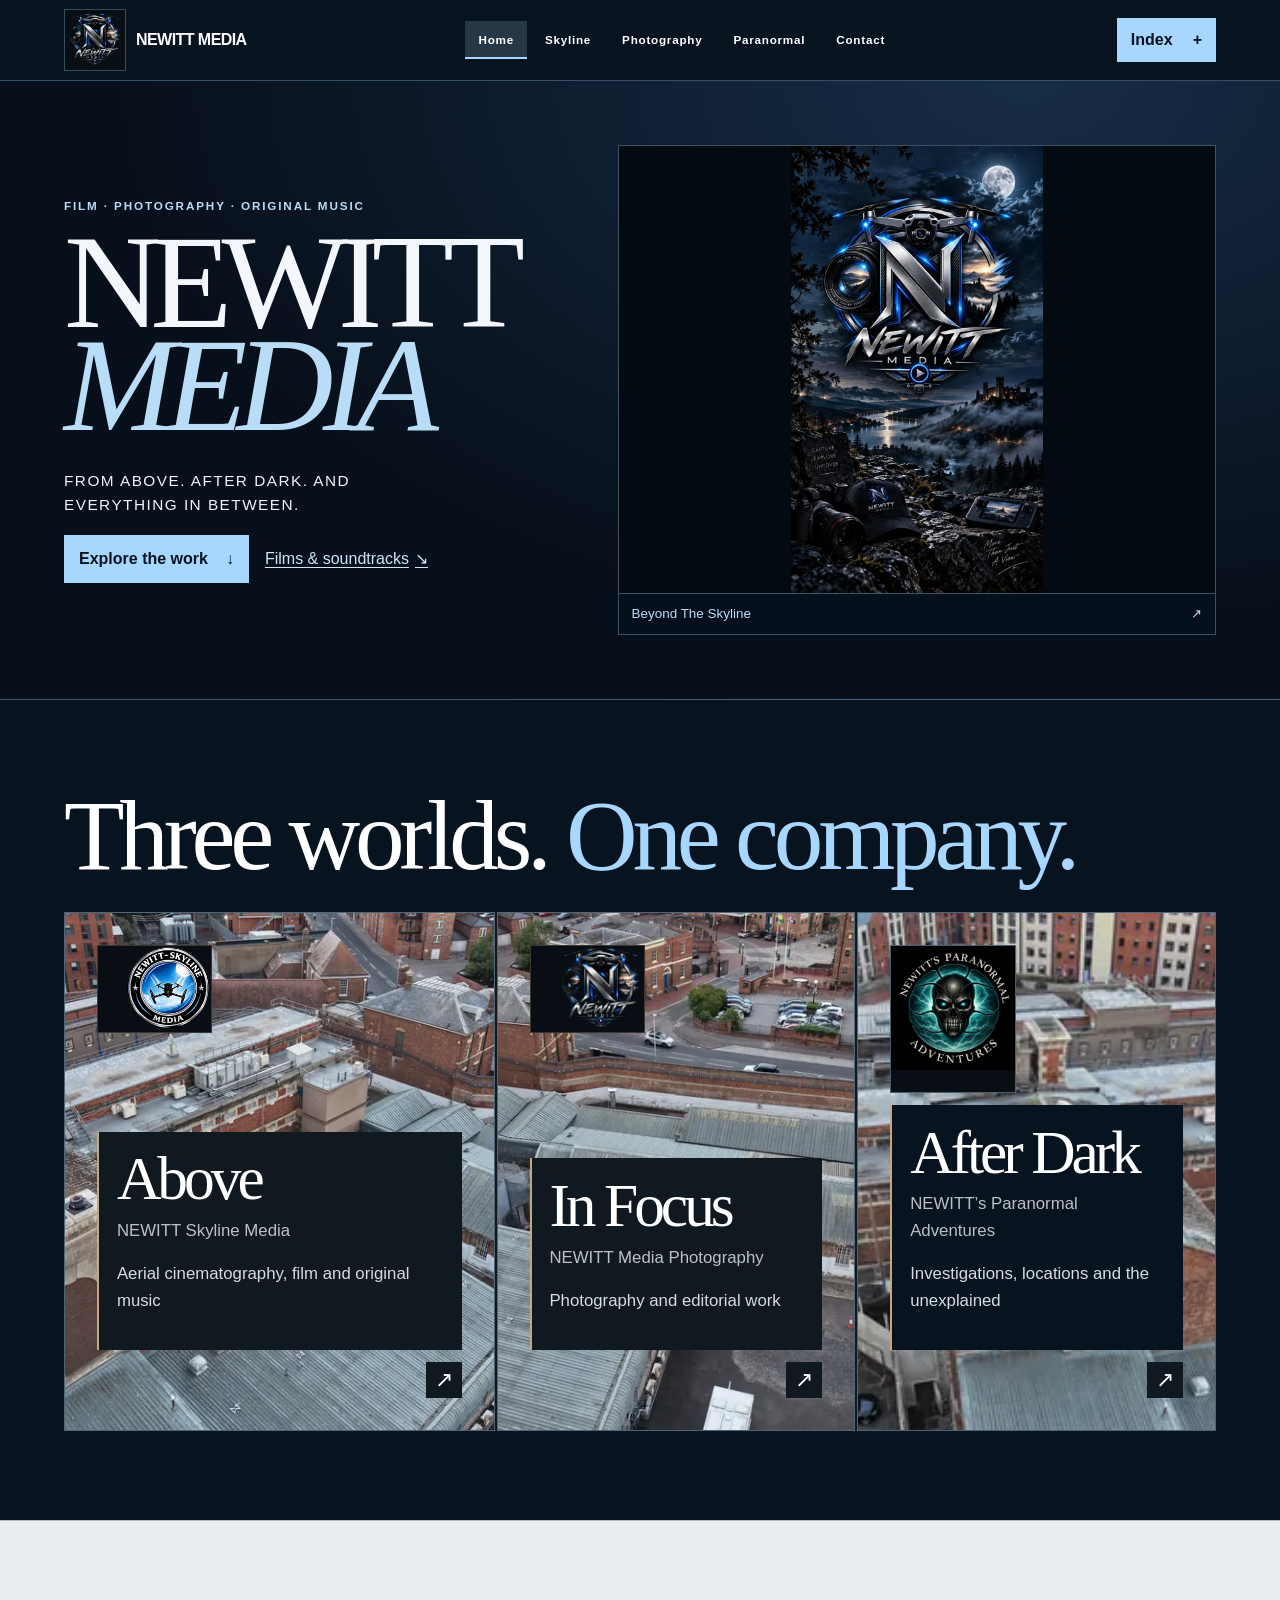
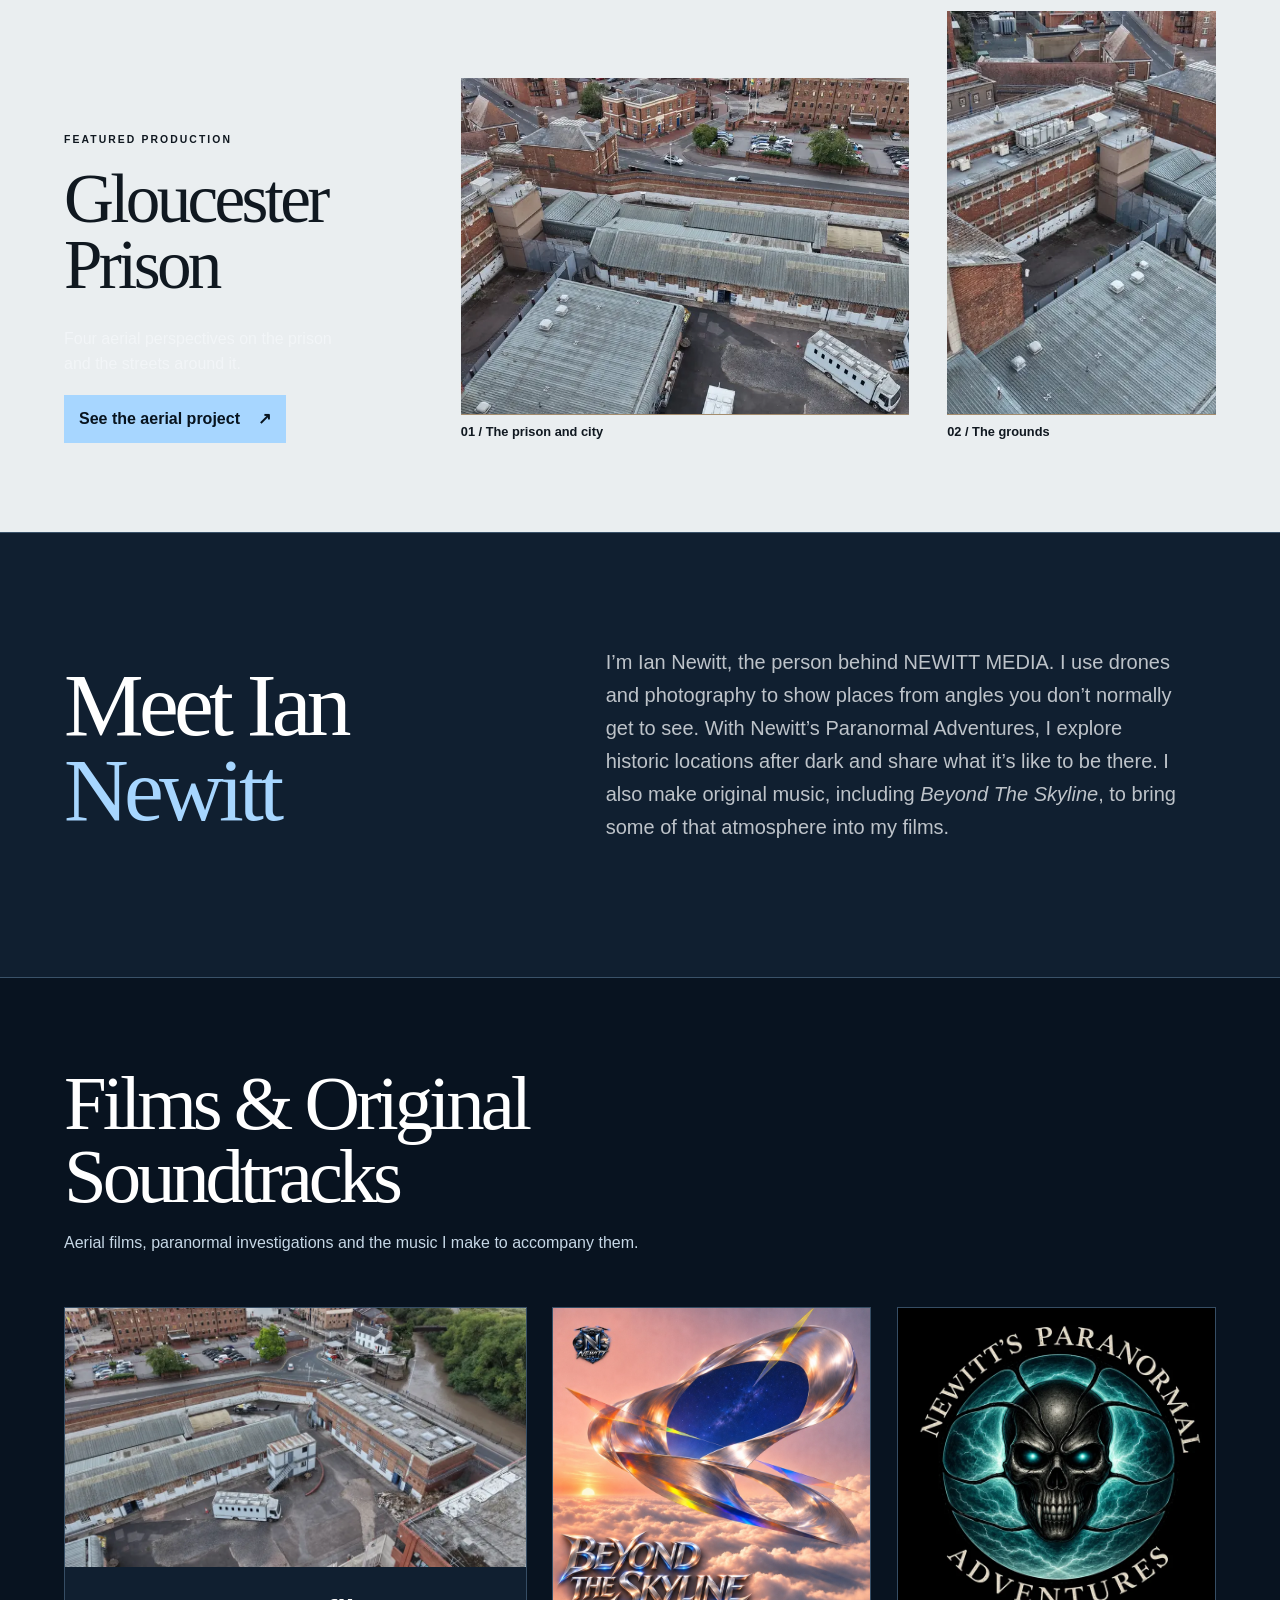
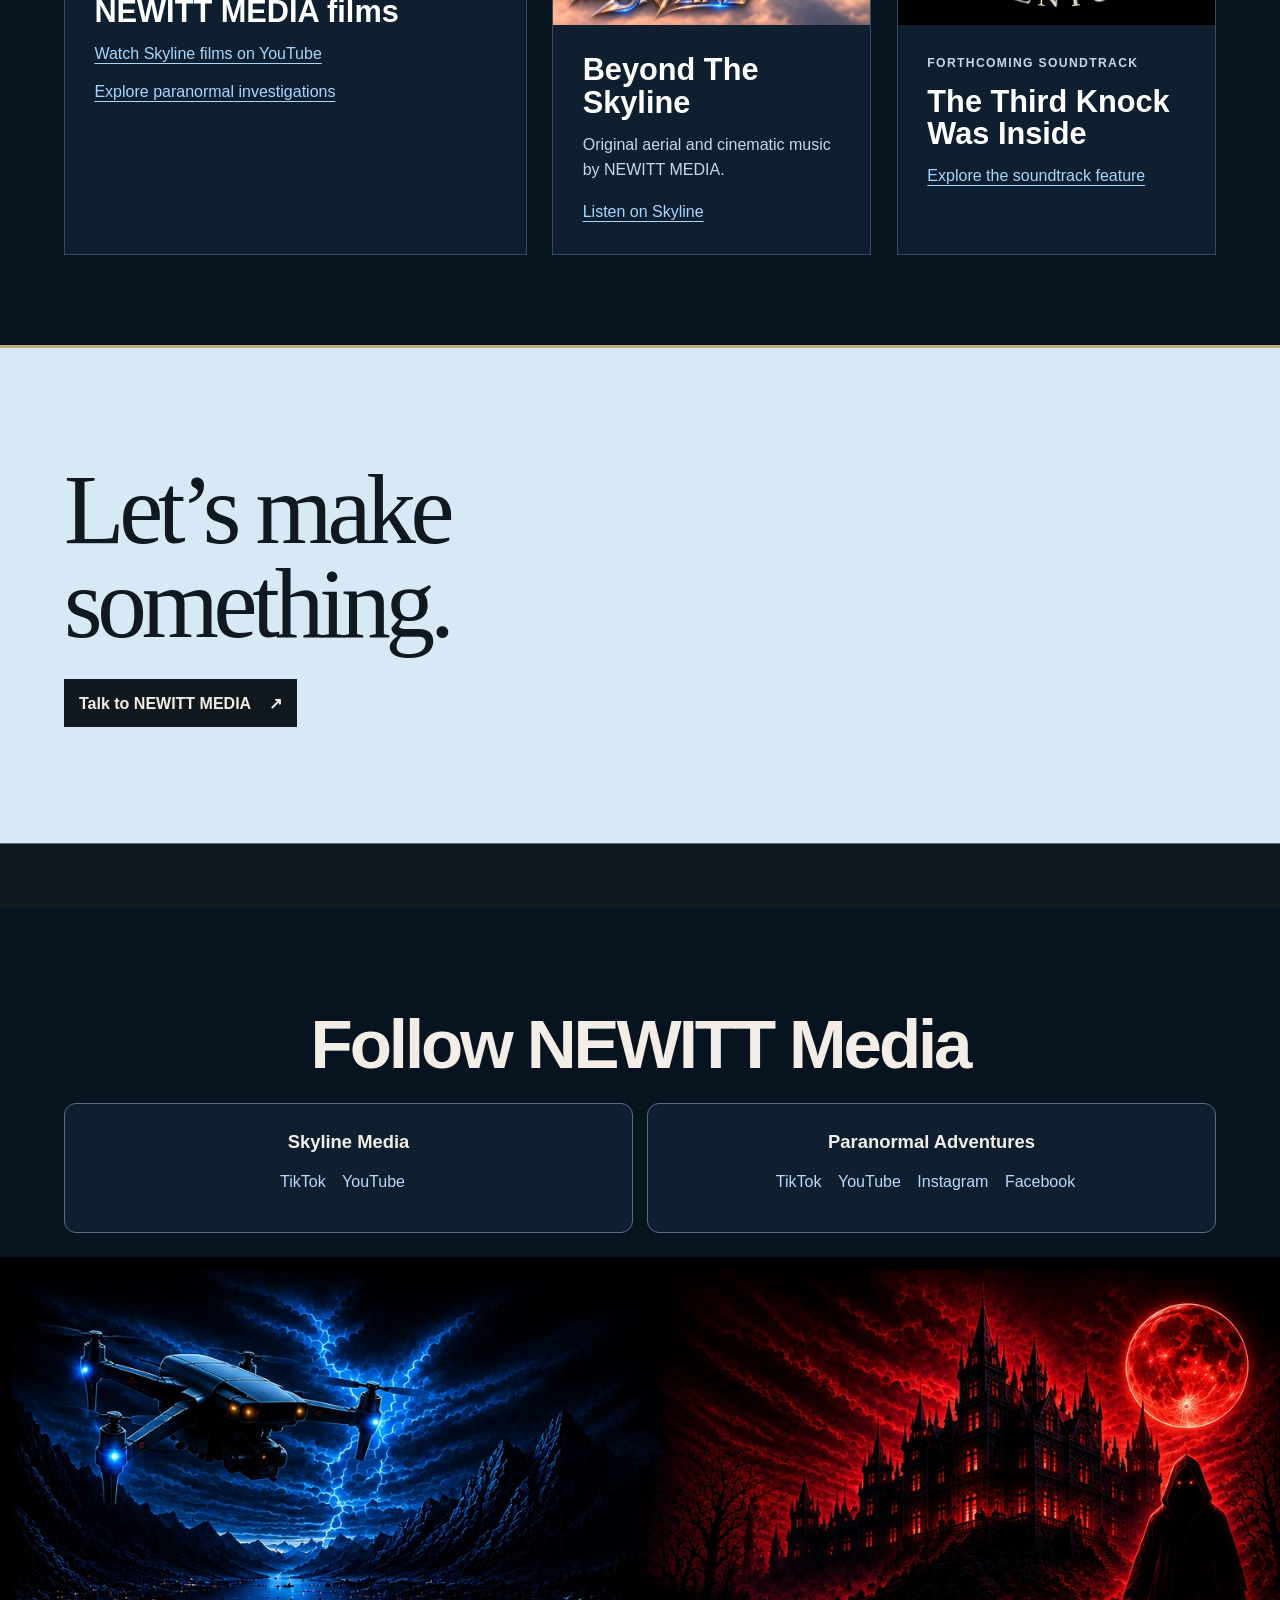
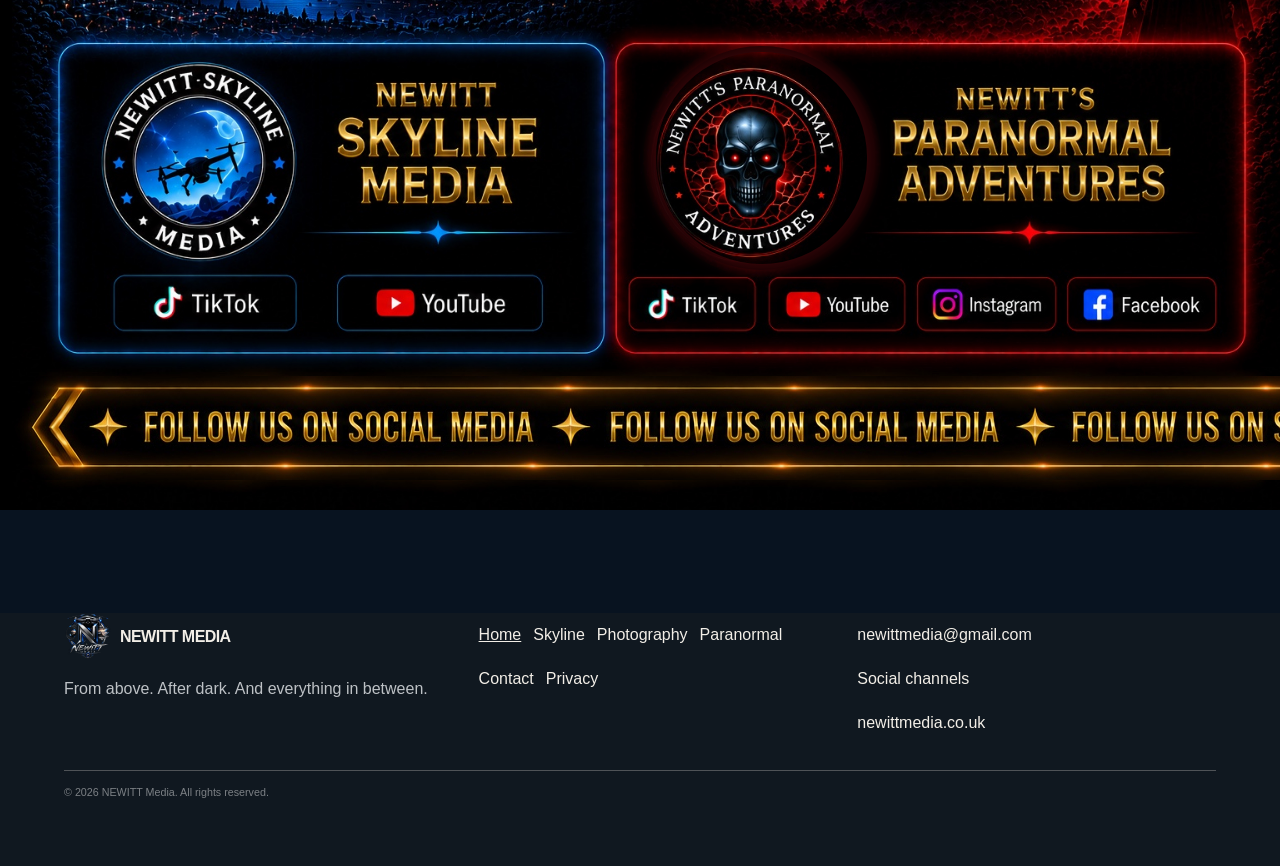
==== commit 5729ad45: "Carry the approved homepage mobile fix into the WOW draft" ====
--- a/public/index.html
+++ b/public/index.html
@@ -155,7 +155,7 @@
     >
 
     <link rel="stylesheet" href="studio.css?v=2">
-    <link rel="stylesheet" href="studio-v523-editorial.css?v=4">
+    <link rel="stylesheet" href="editorial.css?v=4">
     <script src="editorial.js" defer></script>
     <link rel="stylesheet" href="moonlit.css?v=3">
     <script src="moonlit.js?v=2" defer></script>
--- a/public/editorial.css
+++ b/public/editorial.css
@@ -0,0 +1,362 @@
+:root {
+    --midnight: #101820;
+    --champagne: #c5a77d;
+    --ivory: #f2eee7;
+    --slate: #263746;
+    --ink: #101820;
+    --gutter: clamp(16px, 5vw, 80px);
+    --studio-ink: var(--midnight);
+    --studio-panel: #263746;
+    --studio-text: var(--ivory);
+    --studio-muted: #d6dce0;
+    --studio-blue: var(--champagne);
+    --studio-edge: #567080;
+}
+
+body { background: var(--midnight); color: var(--ivory); }
+.container { width: min(100% - 2 * var(--gutter), 1440px); }
+main { overflow: clip; }
+figure { margin: 0; }
+a:focus-visible, button:focus-visible { outline: 3px solid currentColor; outline-offset: 4px; }
+
+.editorial-header { background: var(--ivory); color: var(--ink); border-bottom: 1px solid #10182038; }
+.editorial-header .nav { min-height: 72px; padding-inline: max(0px, env(safe-area-inset-left)); }
+.editorial-brand { display: inline-flex; align-items: center; gap: 8px; color: inherit; white-space: nowrap; font-weight: 850; letter-spacing: -.035em; }
+.editorial-brand img { width: 48px; height: 48px; object-fit: contain; }
+.editorial-header .nav-links a { color: var(--ink); border: 0; border-radius: 0; }
+.editorial-header .nav-links a:hover, .editorial-header .nav-links a[aria-current="page"] { background: var(--ink); color: var(--ivory); }
+.editorial-header .menu-toggle { background: var(--ink); }
+.editorial-menu-open { display: none; }
+.has-editorial-menu .editorial-menu-open, .editorial-menu-head button {
+    display: inline-flex; align-items: center; justify-content: space-between; gap: 20px;
+    min-height: 44px; border: 0; padding: 8px 14px; font: inherit; font-weight: 750;
+    background: var(--champagne); color: var(--ink); cursor: pointer;
+}
+
+.editorial-menu { inset: 0; width: 100%; max-width: none; height: 100%; max-height: none; margin: 0; padding: clamp(20px, 6vw, 90px); border: 0; background: var(--midnight); color: var(--ivory); }
+.editorial-menu::backdrop { background: var(--midnight); }
+.editorial-menu-head { display: flex; justify-content: space-between; align-items: center; gap: 16px; margin-bottom: 30px; font-weight: 850; }
+.editorial-menu nav { display: grid; max-width: 950px; }
+.editorial-menu nav a { display: flex; gap: clamp(9px, 3vw, 35px); align-items: baseline; padding: 6px 0; border-top: 1px solid #f2eee749; font-size: clamp(1.8rem, 7vw, 6rem); line-height: 1.1; letter-spacing: -.06em; font-weight: 800; color: var(--ivory); }
+.editorial-menu nav a span { font: 600 clamp(.75rem, 1.4vw, 1.2rem) monospace; letter-spacing: 0; color: var(--champagne); }
+.editorial-menu nav a:is(:hover,:focus-visible,[aria-current="page"]) { color: var(--champagne); }
+
+.editorial-action { display: inline-flex; align-items: center; justify-content: space-between; gap: 18px; min-height: 48px; max-width: 100%; padding: 11px 15px; background: var(--champagne); color: var(--ink); font-weight: 780; }
+.editorial-action:hover { background: var(--ivory); color: var(--ink); outline: 1px solid var(--ink); }
+
+.worlds, .production-wall, .editorial-statement, .editorial-screening, .editorial-invitation { padding-block: clamp(42px, 9vw, 135px); }
+.worlds, .production-wall, .editorial-statement, .editorial-screening { text-align: left; }
+.worlds { background: var(--ivory); color: var(--ink); }
+.worlds h2, .production-wall h2, .editorial-screening h2, .editorial-invitation h2 { font-size: clamp(2.75rem, 7.75vw, 8rem); line-height: .89; letter-spacing: -.078em; font-weight: 850; margin: 0 0 28px; }
+.worlds h2 span { color: #4b5864; }
+.worlds-panels { display: grid; grid-template-columns: 1.35fr 1fr 1fr; min-height: clamp(280px, 38vw, 540px); }
+.world-panel { display: grid; grid-template-rows: auto 1fr auto; justify-items: start; align-items: end; gap: 12px; position: relative; isolation: isolate; overflow: hidden; min-width: 0; min-height: 210px; padding: clamp(14px, 2.5vw, 38px); color: var(--ivory); }
+.world-panel h3 { font-size: clamp(1.35rem, 3.15vw, 3.75rem); letter-spacing: -.065em; line-height: .97; overflow-wrap: anywhere; }
+.world-panel p { margin-top: 7px; font-size: clamp(.82rem, 1.4vw, 1.05rem); }
+.world-index { align-self: start; font: 750 clamp(1.1rem, 3vw, 2rem) monospace; }
+.world-arrow { font-size: 1.35rem; }
+.world-skyline { background: var(--midnight); }
+.world-skyline::before { content: ""; position: absolute; inset: 0; z-index: -1; background: linear-gradient(0deg,#101820f2 4%,#10182030 95%),url("media/skyline/Gloucester-prison-aerial-03.webp") center/cover; }
+.world-photography { background: #e5d8c8; color: var(--ink); }
+.world-paranormal { background: #263746; }
+.world-panel::after { content: ""; position: absolute; inset: 11px; border: 1px solid currentColor; opacity: 0; pointer-events: none; }
+.world-panel:is(:hover,:focus-visible)::after { opacity: .85; }
+.world-panel:focus-visible { outline-offset: -5px; z-index: 2; }
+
+.production-wall { background: var(--ivory); color: var(--ink); border-top: 1px solid #10182040; }
+.production-layout { display: grid; grid-template-columns: 4fr 5fr 3fr; gap: clamp(12px, 3vw, 48px); align-items: end; }
+.production-layout header, .production-layout figure { min-width: 0; }
+.production-layout .eyebrow, .screening-grid .eyebrow { color: inherit; }
+.production-layout header p { max-width: 32ch; margin-bottom: 18px; }
+.production-wall h2 { font-size: clamp(2.4rem, 5.4vw, 6.25rem); }
+.production-layout img { width: 100%; object-fit: cover; }
+.production-wide img { aspect-ratio: 4/3; }
+.production-tall img { aspect-ratio: 2/3; }
+.production-layout figcaption, .division-plate figcaption { padding-top: 7px; font-size: .8rem; font-weight: 700; }
+
+.editorial-statement { background: var(--slate); color: var(--ink); }
+.editorial-statement p { font-size: clamp(.95rem, 2vw, 1.45rem); font-weight: 900; margin-bottom: 18px; }
+.editorial-statement h2 { font-weight: 900; font-size: clamp(2.45rem, 11.4vw, 12rem); letter-spacing: -.085em; line-height: .78; }
+.editorial-statement h2 span { color: #c5a77d; }
+.editorial-statement h2 em { display: inline-block; font-style: normal; font-size: .58em; line-height: .84; }
+
+.editorial-screening { background: var(--midnight); color: var(--ivory); }
+.screening-grid { display: grid; grid-template-columns: 1fr 1.15fr; gap: clamp(20px, 6vw, 90px); }
+.screening-grid > div { min-width: 0; }
+.screening-grid .eyebrow { margin-bottom: 12px; }
+.screening-films img { width: 100%; aspect-ratio: 16/9; object-fit: cover; margin-bottom: 12px; }
+.screening-sound { padding: clamp(12px, 3vw, 38px); background: #263746; }
+.screening-sound h3 { font-size: clamp(1.65rem, 4vw, 3.8rem); letter-spacing: -.06em; }
+.editorial-player { display: block; width: 100%; height: clamp(365px, 42vw, 490px); border: 0; margin: 13px 0; }
+.screening-sound > a, .soundtrack-player > a { color: var(--champagne); text-decoration: underline; }
+.editorial-invitation { background: var(--champagne); color: var(--ink); text-align: left; }
+.editorial-invitation .editorial-action { color: var(--ivory); background: var(--ink); }
+
+.division-opening { text-align: left; border: 0; }
+.division-opening > .container { align-items: start; width: min(100% - 2 * var(--gutter), 1440px); }
+.division-opening h1 { font-size: clamp(3.1rem, 9vw, 10rem); }
+.division-opening h1 span { color: inherit; background: none; }
+.skyline-page .division-opening { min-height: min(82svh, 800px); background: var(--midnight); }
+.skyline-page .division-opening h1 span { color: var(--champagne); }
+.skyline-page .skyline-gallery { background: #263746; border-radius: 0; }
+.skyline-page .skyline-gallery-grid { grid-template-columns: 1.35fr 1fr; }
+.skyline-music { background: var(--ivory); color: var(--ink); }
+.skyline-music-panel { display: grid; grid-template-columns: 2fr 3fr; gap: clamp(14px, 5vw, 70px); border: 0; border-radius: 0; background: var(--ivory); box-shadow: none; padding: 0; }
+.skyline-music-panel::before { display: none; }
+.soundtrack-player, .soundtrack-title { min-width: 0; }
+.skyline-music h2, .skyline-music h2 span, .skyline-music-artist, .skyline-music-subtitle, .soundtrack-player > a { color: var(--ink); }
+.skyline-music h2 { font-size: clamp(2.2rem, 5vw, 5rem); letter-spacing: -.07em; }
+.skyline-music-player { margin-top: 0; }
+
+.photography-page { color-scheme: light; background: var(--ivory); color: var(--ink); }
+.photography-page .division-opening { grid-template-columns: minmax(0, 5fr) minmax(0, 7fr); padding: 0; background: var(--ivory); min-height: 0; }
+.photography-page .division-opening > .container { grid-column: 1; grid-row: 1; padding: clamp(35px, 7vw, 100px) 0; }
+.division-plate { grid-column: 2; grid-row: 1; align-self: stretch; display: grid; grid-template-rows: minmax(0, 1fr) auto; min-height: 420px; }
+.division-plate img { width: 100%; height: 100%; object-fit: cover; }
+.division-plate figcaption { padding: 10px 16px; background: #d9c8b8; }
+.photography-page h1, .photography-page .division-opening h1 span,
+.photography-page .division-opening p, .photography-page .photography-statement p,
+.photography-page .about :is(h2,h3,p,span), .photography-page .home-cta h2 { color: var(--ink); }
+.photography-page .about, .photography-page .home-cta { background: var(--ivory); }
+.photography-page .about { width: 100%; }
+.photography-page .photography-portfolio, .photography-page .photography-focus-card, .photography-page .cta-panel { background: #eae0d5; border-color: #8d7b71; }
+.photography-page .frame-exhibit { grid-template-columns: 1.3fr 1fr; align-items: start; }
+.photography-page .frame-exhibit button { background: var(--ivory); border-color: #8d7b71; }
+.photography-page .frame-exhibit button:nth-child(even) { margin-top: 36px; }
+.photography-page .frame-exhibit button img { filter: none; }
+.photography-page .frame-exhibit button:focus-visible { outline-color: var(--ink); }
+
+.paranormal-page .division-opening { background: #101820; }
+.paranormal-page .division-opening h1 span { color: #c5a77d; }
+.paranormal-page .investigation-card { background: #263746; border-color: #5a6c78; border-radius: 0; }
+.paranormal-page .tiktok-preview { background: #263746; border-color: #5a6c78; }
+.contact-hero.division-opening, .privacy-page .division-opening { background: var(--ivory); color: var(--ink); }
+.contact-hero.division-opening :is(h1,p,.eyebrow), .privacy-page .division-opening :is(h1,p,.eyebrow) { color: var(--ink); }
+.contact-page .contact-option { border-radius: 0; }
+.privacy-page .privacy-summary { background: #263746; border-radius: 0; }
+
+.editorial-footer { background: var(--ink); color: var(--ivory); text-align: left; padding: clamp(28px, 5vw, 70px) 0; }
+.editorial-footer-grid { display: grid; grid-template-columns: 1.1fr 1fr 1fr; gap: 20px; }
+.editorial-footer-grid p { margin: 8px 0; }
+.editorial-footer .studio-footer-links { justify-content: flex-start; align-content: start; margin: 0; }
+.editorial-footer-contact { display: grid; align-content: start; overflow-wrap: anywhere; }
+.editorial-footer-contact a, .editorial-footer .studio-footer-links a { color: var(--ivory); min-height: 44px; align-content: center; }
+.editorial-footer .copyright { margin-top: 25px; border-top: 1px solid #f2eee746; padding-top: 12px; }
+
+@media (prefers-reduced-motion: no-preference) {
+    .world-panel::after { transition: opacity .25s ease, transform .35s ease; }
+    .world-skyline::after { transform: scaleX(.74); }
+    .world-photography::after { transform: scale(.86); }
+    .world-paranormal::after { transform: translateY(18px); }
+    .world-panel:is(:hover,:focus-visible)::after { transform: none; }
+}
+@keyframes editorial-arrival { from { transform: translateY(14px); opacity: .75; } to { transform: none; opacity: 1; } }
+
+@media (max-width: 900px) {
+    .editorial-header .nav { gap: 10px; }
+    .editorial-header .nav-links a { padding-inline: 6px; }
+    .production-layout { grid-template-columns: 1fr 1fr; }
+    .production-layout header { grid-column: 1/-1; }
+}
+@media (max-width: 760px) {
+    .has-editorial-menu .editorial-header :is(.nav-links,.menu-toggle) { display: none; }
+    .editorial-header .nav-links { background: var(--ivory); }
+    .worlds-panels, .screening-grid, .skyline-music-panel, .photography-page .division-opening { grid-template-columns: 1fr; }
+    .world-panel { min-height: 175px; }
+    .production-layout { grid-template-columns: 1.6fr 1fr; }
+    .skyline-page .skyline-gallery-grid, .photography-page .frame-exhibit, .editorial-footer-grid { grid-template-columns: 1fr; }
+    .photography-page .frame-exhibit button:nth-child(even) { margin-top: 0; }
+    .photography-page .division-opening > .container { grid-row: 1; }
+    .division-plate { grid-column: 1; grid-row: 2; min-height: 0; }
+    .division-plate img { aspect-ratio: 4/3; }
+    .skyline-page .division-opening { min-height: 440px; }
+}
+
+.world-panel-top { display: flex; align-items: start; justify-content: space-between; gap: 14px; width: 100%; }
+.world-panel-top img { width: min(40%, 88px); height: 58px; object-fit: contain; object-position: right top; }
+.screening-skyline { display: block; margin-top: 10px; }
+
+/* The original logo has its own opaque backing in every navigation state. */
+.editorial-header {
+    position: sticky;
+    top: 0;
+    z-index: 1000;
+    isolation: isolate;
+    background: var(--midnight);
+    color: #fff;
+    border-bottom: 1px solid #c5a77d70;
+}
+.editorial-header .nav { min-height: 80px; gap: 12px; }
+.editorial-header .editorial-brand {
+    flex: 0 0 auto;
+    min-width: 0;
+    gap: 10px;
+    opacity: 1;
+    visibility: visible;
+    color: #fff;
+}
+.brand-mark {
+    display: grid;
+    place-items: center;
+    flex: 0 0 auto;
+    width: 62px;
+    height: 62px;
+    padding: 2px;
+    background: #080e13;
+    border: 1px solid #c5a77d64;
+}
+.editorial-header .brand-mark img, .menu-identity img {
+    display: block;
+    width: 100%;
+    height: 100%;
+    max-width: none;
+    object-fit: contain;
+    opacity: 1;
+    visibility: visible;
+}
+.editorial-header .nav-links { background: var(--midnight); }
+.editorial-header .nav-links a { color: #fff; }
+.editorial-header .nav-links a:is(:hover,[aria-current="page"]) {
+    background: var(--slate);
+    color: #fff;
+    box-shadow: inset 0 -2px var(--champagne);
+}
+.menu-identity { display: flex; align-items: center; gap: 12px; color: #fff; }
+
+.signature-arrival { background: var(--midnight); color: #fff; position: relative; }
+.signature-frame { position: relative; min-height: clamp(395px, 65svh, 780px); overflow: hidden; }
+.signature-aerial {
+    position: absolute;
+    inset: 0;
+    display: block;
+    width: 100%;
+    height: 100%;
+    object-fit: cover;
+    object-position: 50% 49%;
+    filter: none;
+}
+.signature-frame figcaption {
+    position: absolute;
+    inset: 16px var(--gutter) auto auto;
+    display: grid;
+    gap: 2px;
+    padding: 6px 12px;
+    background: var(--midnight);
+    color: #fff;
+    font-size: .76rem;
+    text-align: right;
+}
+.signature-opening {
+    position: relative;
+    z-index: 1;
+    display: grid;
+    grid-template-columns: minmax(0, 1fr) minmax(0, 1.45fr);
+    width: min(100% - 2 * var(--gutter), 1440px);
+    margin: clamp(-205px, -17svh, -100px) auto 0;
+    background: var(--midnight);
+    border-top: 2px solid var(--champagne);
+}
+.signature-identity {
+    display: grid;
+    justify-items: center;
+    align-content: center;
+    padding: clamp(15px, 4vw, 50px);
+    background: #080e13;
+}
+.signature-identity img { display: block; width: clamp(150px, 20vw, 280px); height: auto; object-fit: contain; }
+.signature-identity h1 {
+    margin: 0;
+    color: #fff;
+    font-size: clamp(1.25rem, 3vw, 3.2rem);
+    letter-spacing: .1em;
+    line-height: 1.05;
+    text-align: center;
+}
+.signature-opening-copy { display: grid; align-content: center; justify-items: start; padding: clamp(21px, 4.5vw, 65px); }
+.signature-opening-copy p {
+    margin-bottom: 22px;
+    font-size: clamp(2rem, 5.55vw, 6.5rem);
+    line-height: .86;
+    letter-spacing: -.07em;
+    font-weight: 820;
+}
+.signature-opening-copy em {
+    display: block;
+    margin-top: 12px;
+    font-size: .38em;
+    line-height: 1.15;
+    font-style: normal;
+    letter-spacing: .08em;
+    color: var(--champagne);
+}
+
+.worlds-panels { grid-template-columns: 1.2fr 1fr 1fr; gap: 2px; background: var(--midnight); }
+.world-panel { min-height: clamp(285px, 38vw, 520px); background: var(--midnight); color: #fff; }
+.world-panel::before { content: none; }
+.world-panel::after { inset: 13px; border-color: var(--champagne); }
+.world-image { position: absolute; inset: 0; width: 100%; height: 100%; object-fit: cover; z-index: -1; filter: none; }
+.world-panel-top { position: relative; }
+.world-panel .world-logo { width: min(42%, 115px); height: 88px; background: #080e13; border: 1px solid #c5a77d44; object-fit: contain; }
+.world-index { padding: 4px 8px; background: var(--midnight); color: var(--champagne); }
+.world-copy {
+    align-self: end;
+    min-width: 0;
+    width: 100%;
+    padding: clamp(9px, 1.4vw, 18px);
+    background: var(--midnight);
+    border-left: 2px solid var(--champagne);
+}
+.world-description { color: #d6dce0; }
+.world-arrow { width: 36px; height: 36px; display: grid; place-items: center; background: var(--midnight); }
+.world-paranormal {
+    background: repeating-linear-gradient(90deg,transparent 0 47px,#c5a77d20 47px 48px),var(--slate);
+}
+.world-paranormal .world-logo { width: min(62%, 154px); height: 132px; }
+.production-index { color: #746045; font: 650 clamp(2.5rem, 7vw, 7rem)/.8 Georgia, serif; letter-spacing: -.08em; }
+.production-layout figcaption, .division-plate figcaption { border-top: 1px solid #a48c6d; }
+.editorial-statement { color: #fff; background: var(--slate); }
+.editorial-statement h2 { font-family: Georgia, "Times New Roman", serif; font-weight: 500; }
+.editorial-invitation { background: var(--ivory); border-top: 3px solid var(--champagne); }
+.editorial-footer { background: var(--midnight); }
+.signature-section-label { margin-bottom: 14px; color: #61513e; font-size: .85rem; font-weight: 760; }
+.paranormal-page .division-opening { border-bottom: 1px solid #c5a77d6e; }
+.photography-page .frame-exhibit button { border-color: #8b795f; }
+
+@media (prefers-reduced-motion: no-preference) {
+    .signature-aerial { animation: signature-frame-in 1s cubic-bezier(.18,.67,.22,1) both; }
+    .world-image { transition: transform .52s cubic-bezier(.18,.67,.22,1); }
+    .world-skyline:is(:hover,:focus-visible) .world-image { transform: scale(1.08) translateX(1.5%); }
+    .world-photography:is(:hover,:focus-visible) .world-image { transform: scale(.94); }
+    .world-paranormal .world-logo { transition: transform .4s ease; }
+    .world-paranormal:is(:hover,:focus-visible) .world-logo { transform: translateY(10px); }
+}
+@keyframes signature-frame-in { from { transform: scale(1.035); } to { transform: scale(1); } }
+
+@media (min-width: 761px) {
+    @media (prefers-reduced-motion: no-preference) {
+        .worlds-panels { transition: grid-template-columns .45s ease; }
+    }
+    .worlds-panels:has(.world-photography:is(:hover,:focus-visible)) { grid-template-columns: 1fr 1.25fr 1fr; }
+    .worlds-panels:has(.world-paranormal:is(:hover,:focus-visible)) { grid-template-columns: 1fr 1fr 1.25fr; }
+}
+
+@media (max-width: 820px) {
+    .has-editorial-menu .editorial-header :is(.nav-links,.menu-toggle) { display: none; }
+}
+
+@media (max-width: 760px) {
+    .editorial-header .nav { min-height: 68px; }
+    .brand-mark { width: 50px; height: 50px; }
+    .editorial-header .editorial-brand { gap: 7px; font-size: .85rem; }
+    .has-editorial-menu .editorial-menu-open { gap: 7px; padding-inline: 10px; }
+    .signature-arrival { display: grid; }
+    .signature-opening { grid-row: 1; width: 100%; margin: 0; border-top: 0; }
+    .signature-opening-copy { padding: 20px 14px; }
+    .signature-identity { padding: 8px; }
+    .signature-identity img { width: 100%; max-width: 175px; }
+    .signature-identity h1 { font-size: clamp(.75rem, 3vw, 1.5rem); }
+    .signature-opening-copy p { font-size: clamp(1.6rem, 5.7vw, 3.1rem); }
+    .signature-opening-copy .editorial-action { padding: 8px; font-size: .78rem; gap: 6px; }
+    .signature-frame { min-height: clamp(270px, 75vw, 530px); }
+    .world-panel { min-height: 255px; }
+}
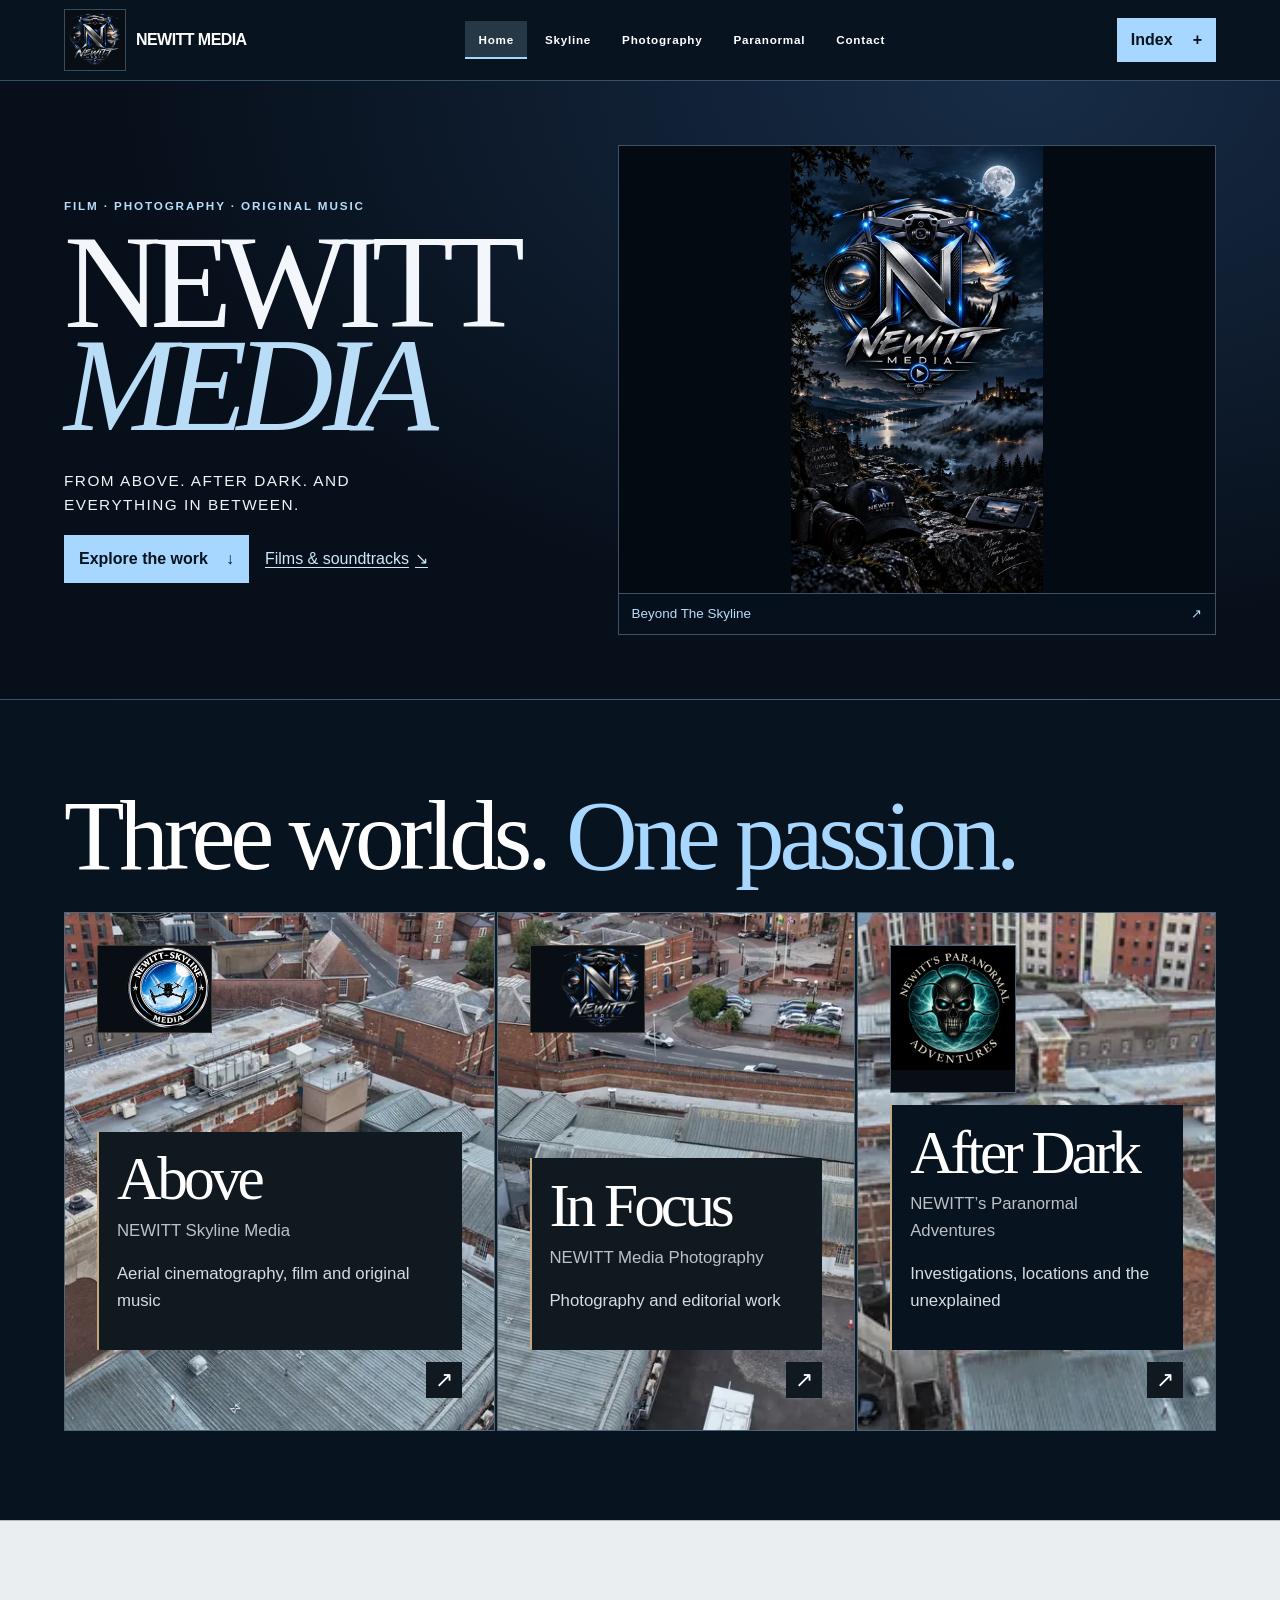
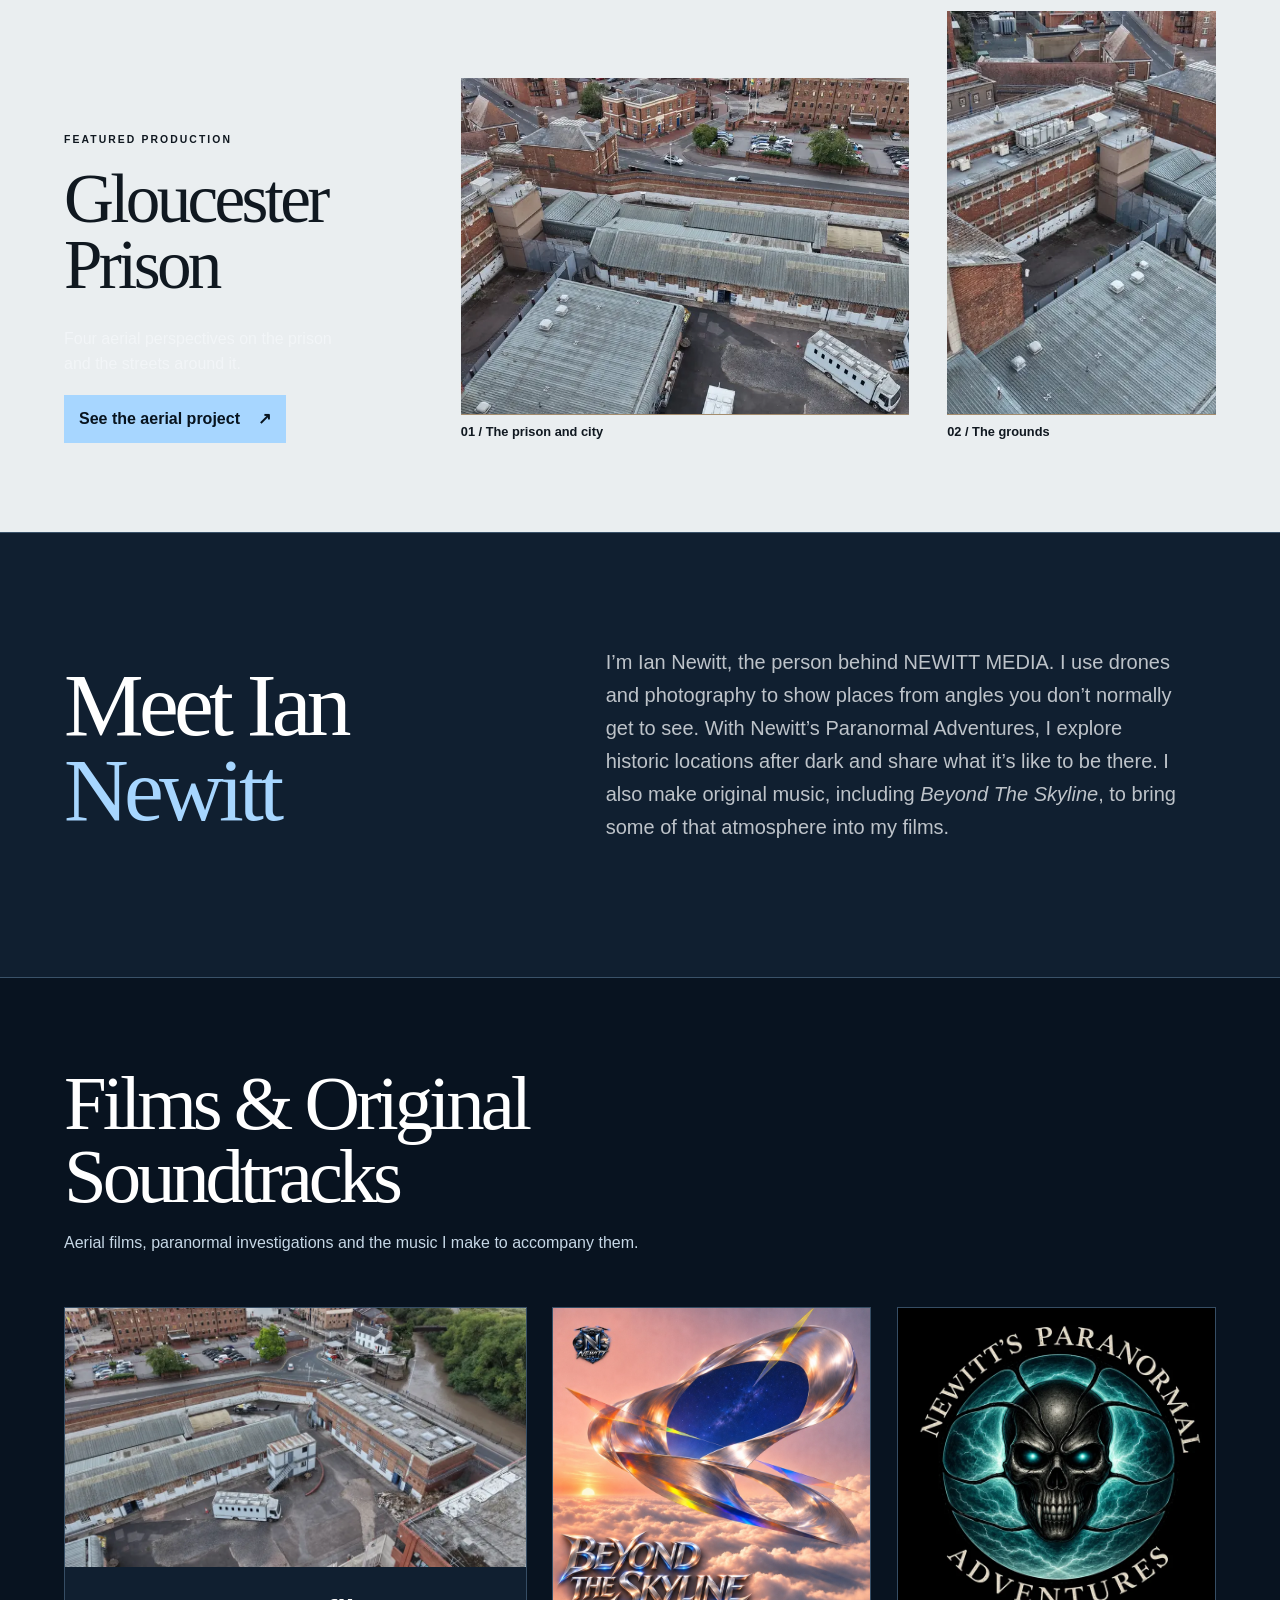
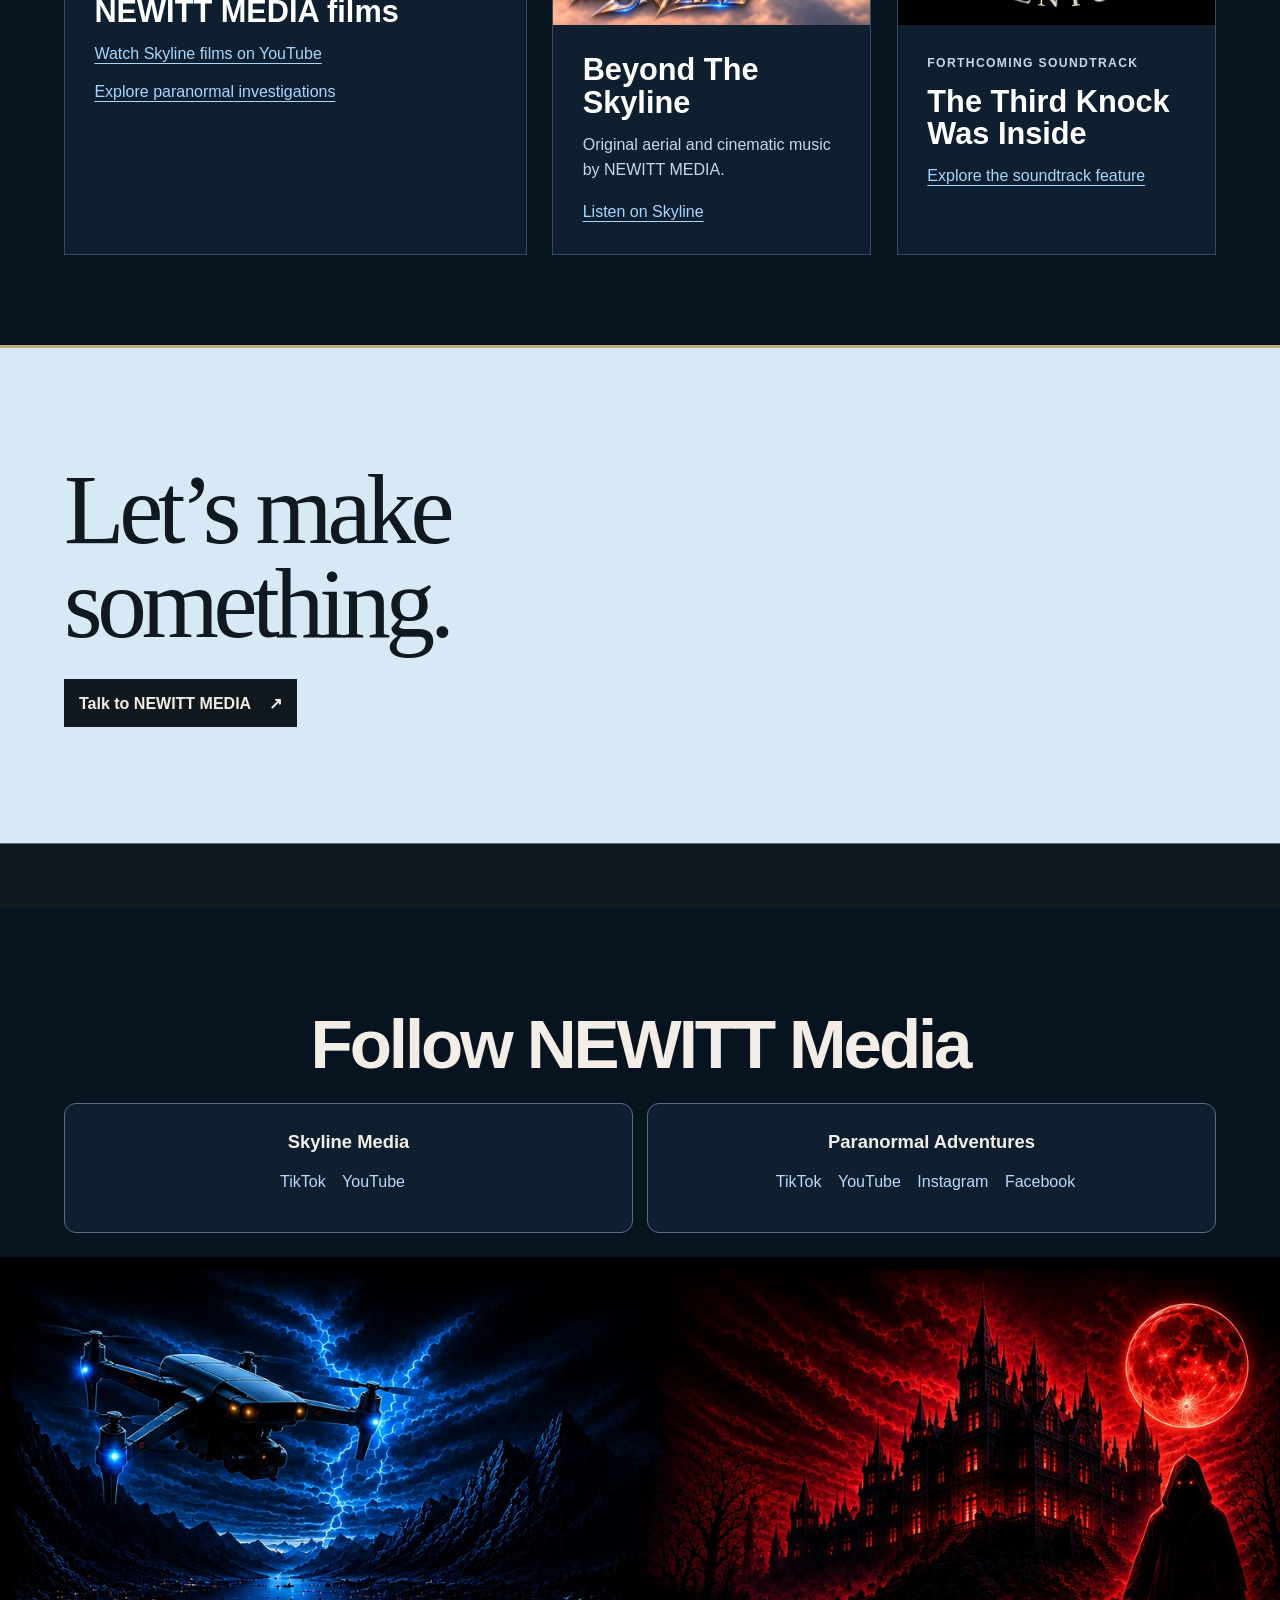
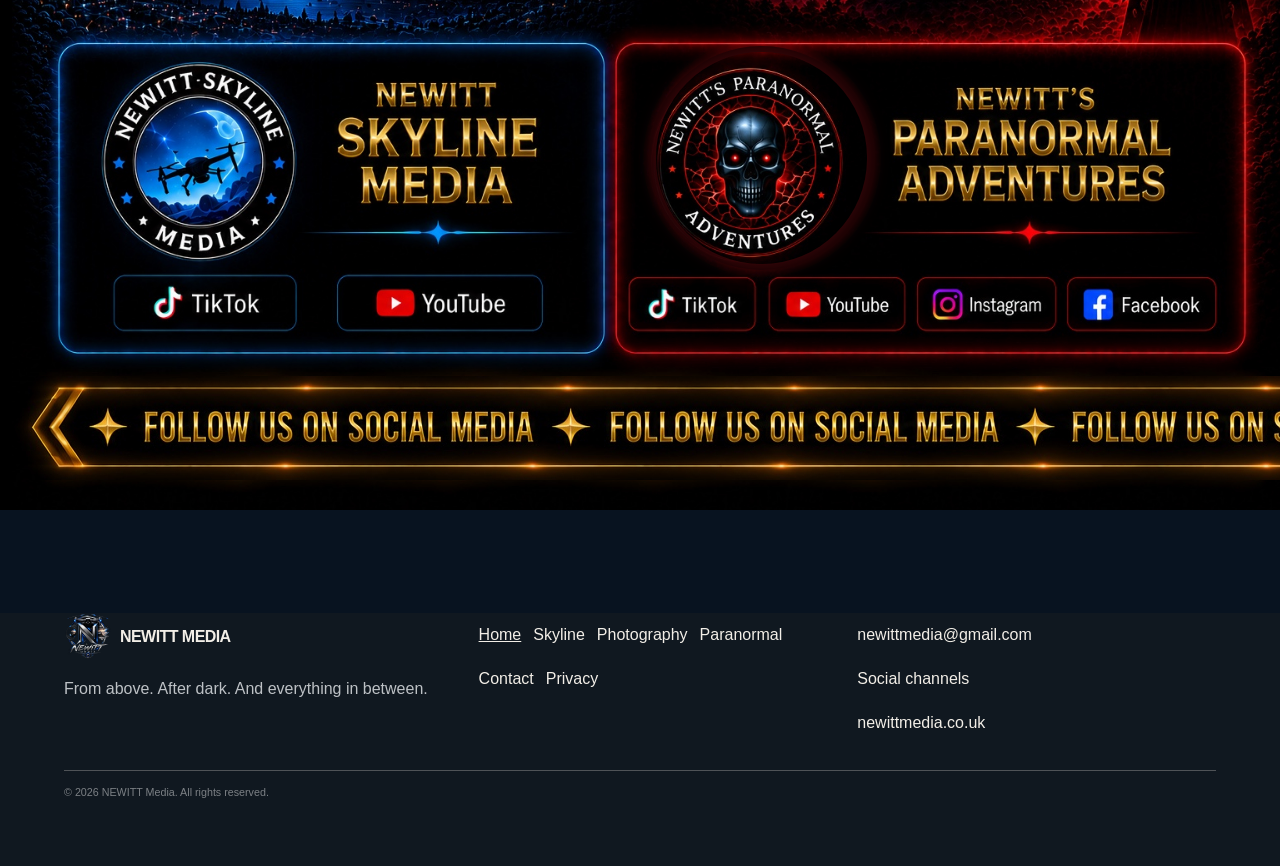
==== commit 77fde87c: "Use personal NEWITT MEDIA brand language" ====
--- a/public/index.html
+++ b/public/index.html
@@ -265,7 +265,7 @@
     </section>
     <section class="worlds" id="worlds" tabindex="-1" aria-labelledby="newitt-media-intro-title">
         <div class="container">
-            <h2 id="newitt-media-intro-title">Three worlds. <span>One company.</span></h2>
+            <h2 id="newitt-media-intro-title">Three worlds. <span>One passion.</span></h2>
             <div class="worlds-panels">
                 <a class="world-panel world-skyline" href="skyline.html" data-lens="skyline">
                     <img class="world-image" src="media/skyline/Gloucester-prison-aerial-03.webp" alt="" loading="lazy" decoding="async" srcset="media/photography/gloucester-03-480.webp 480w, media/photography/gloucester-03-960.webp 960w, media/photography/gloucester-03-1440.webp 1440w" sizes="(max-width: 1000px) 94vw, 44vw">
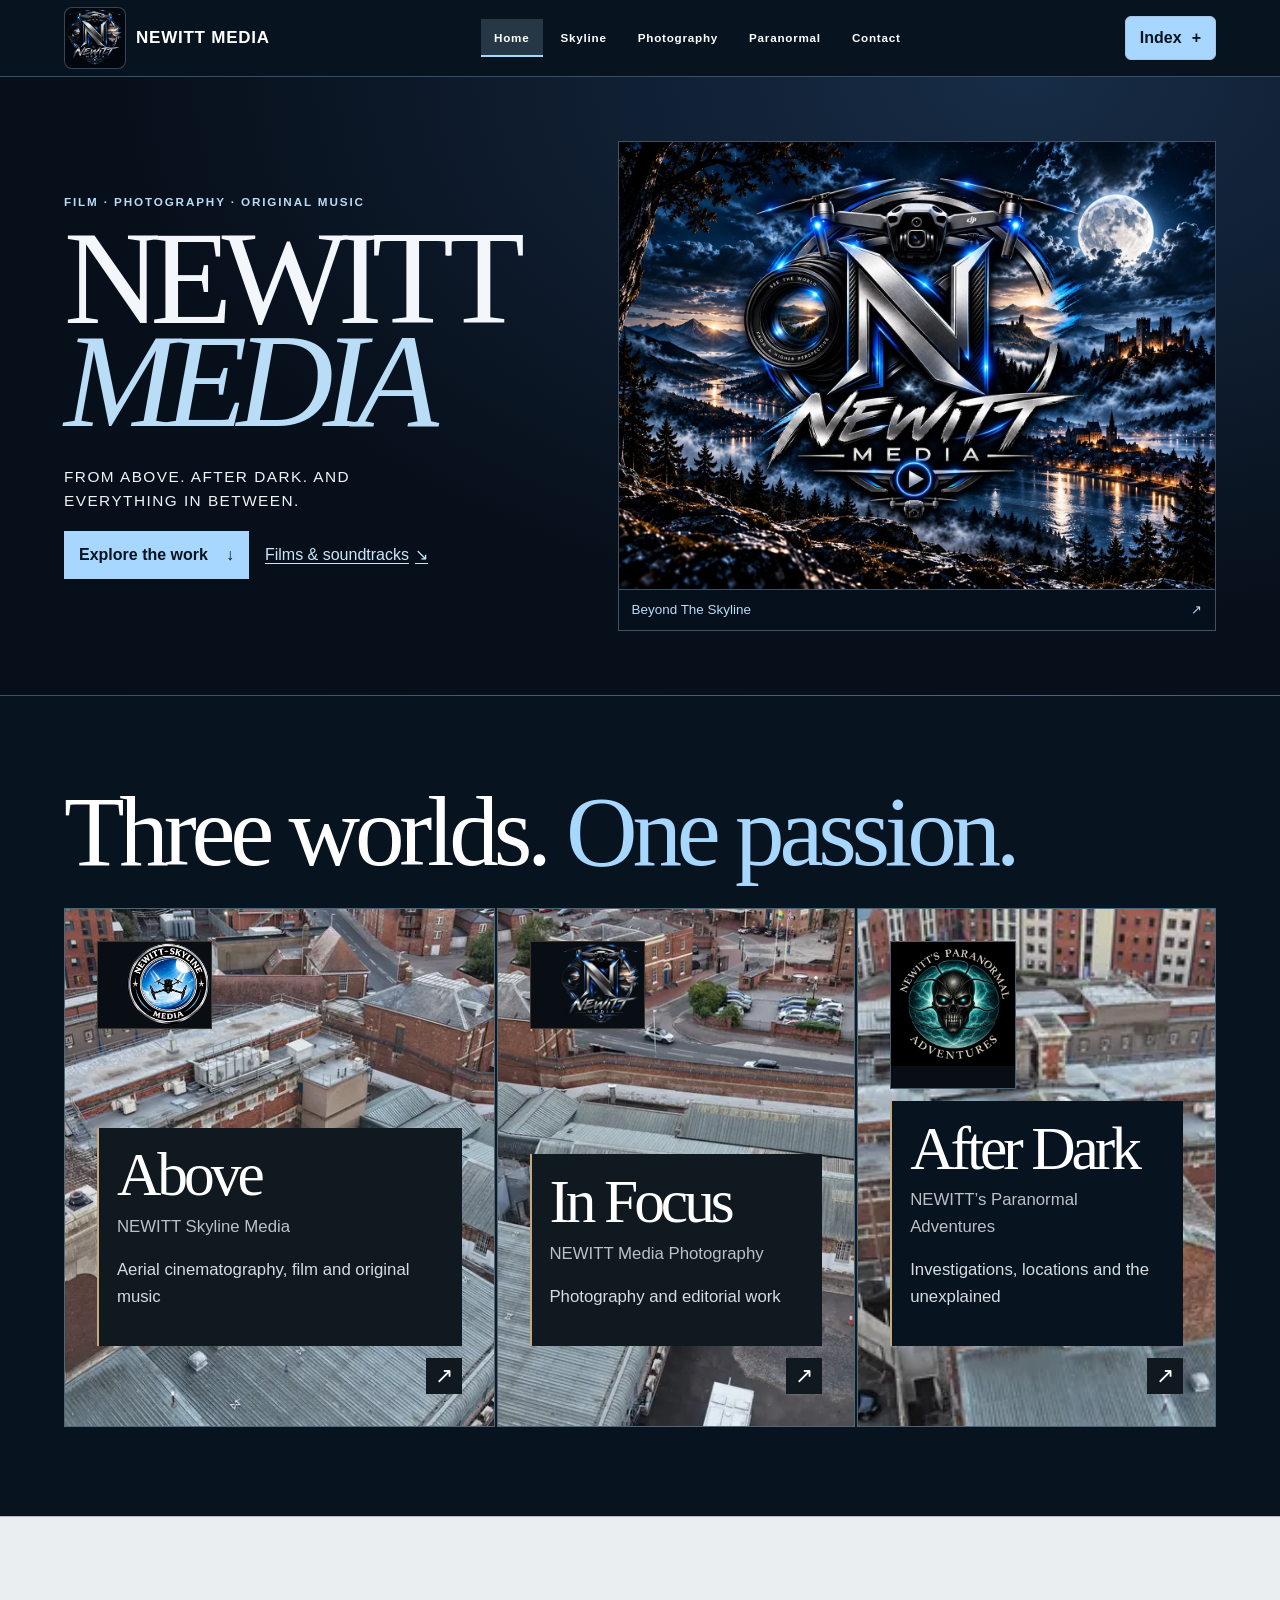
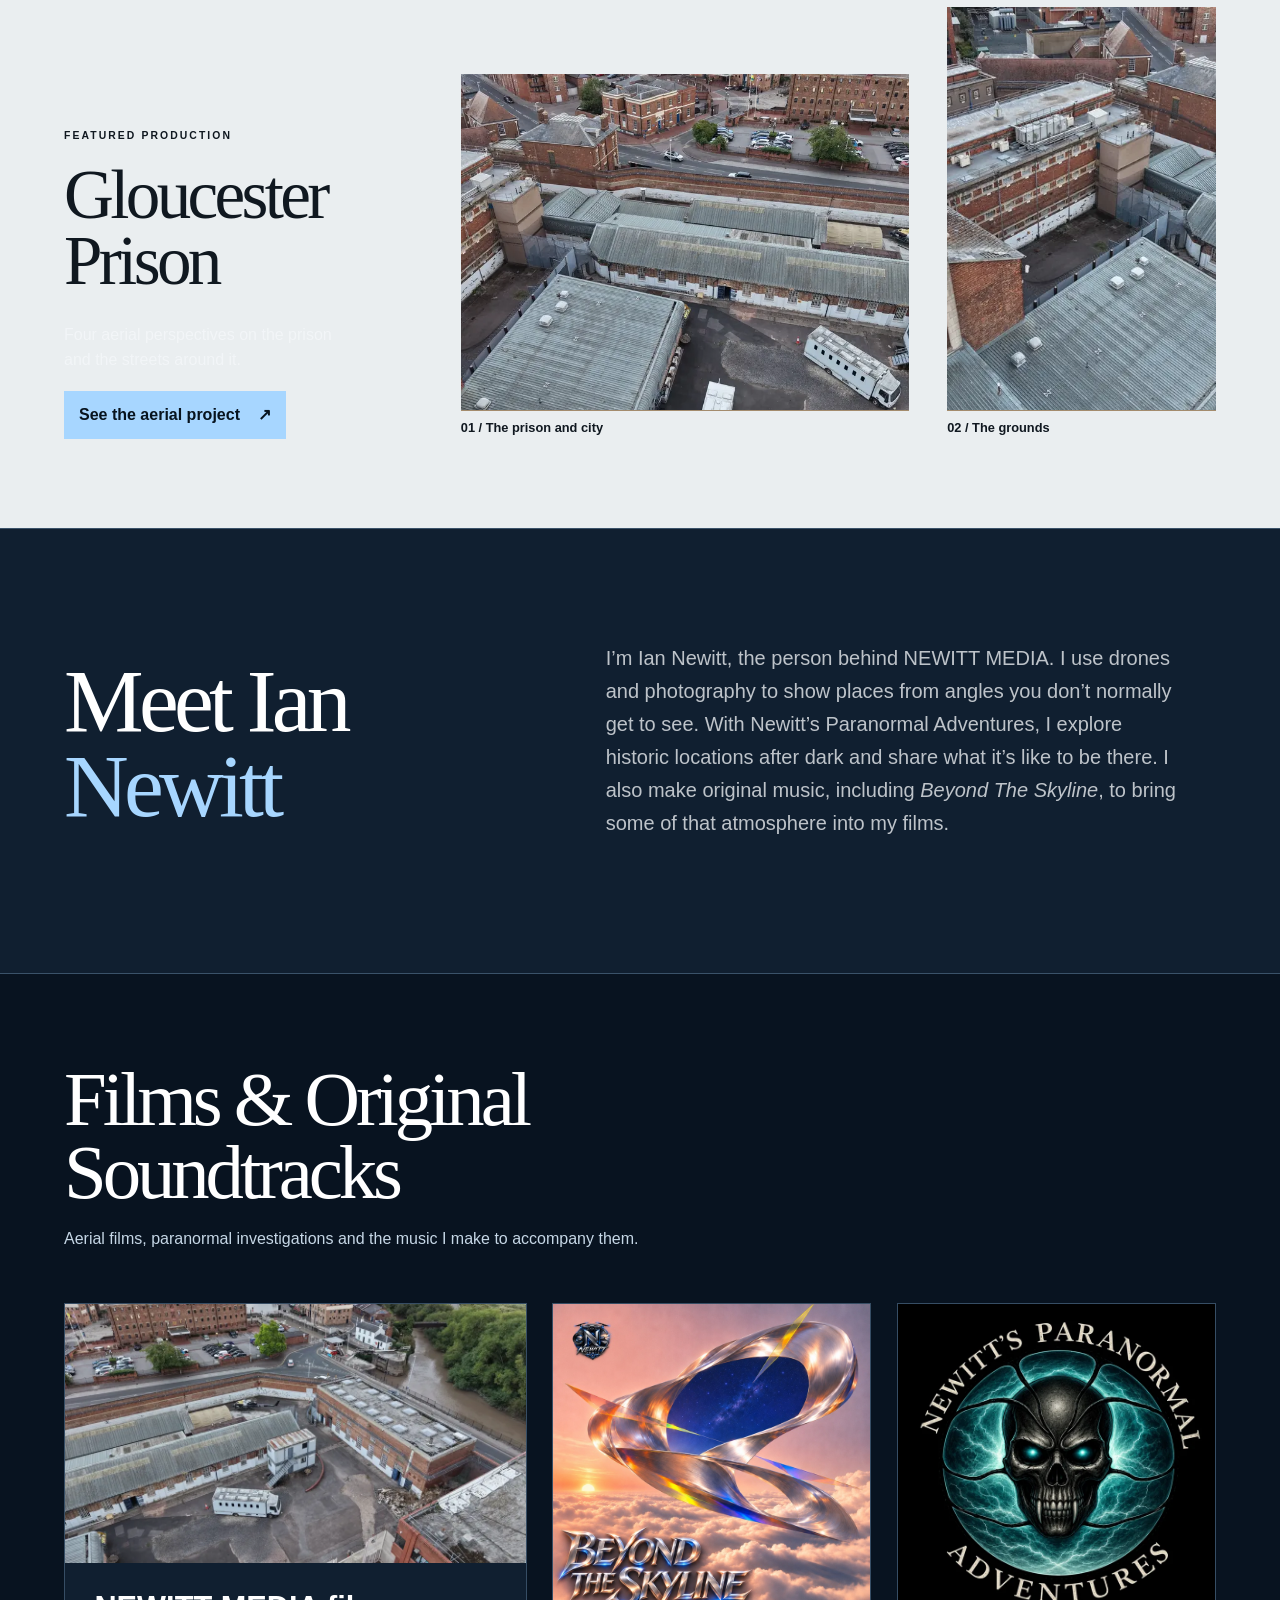
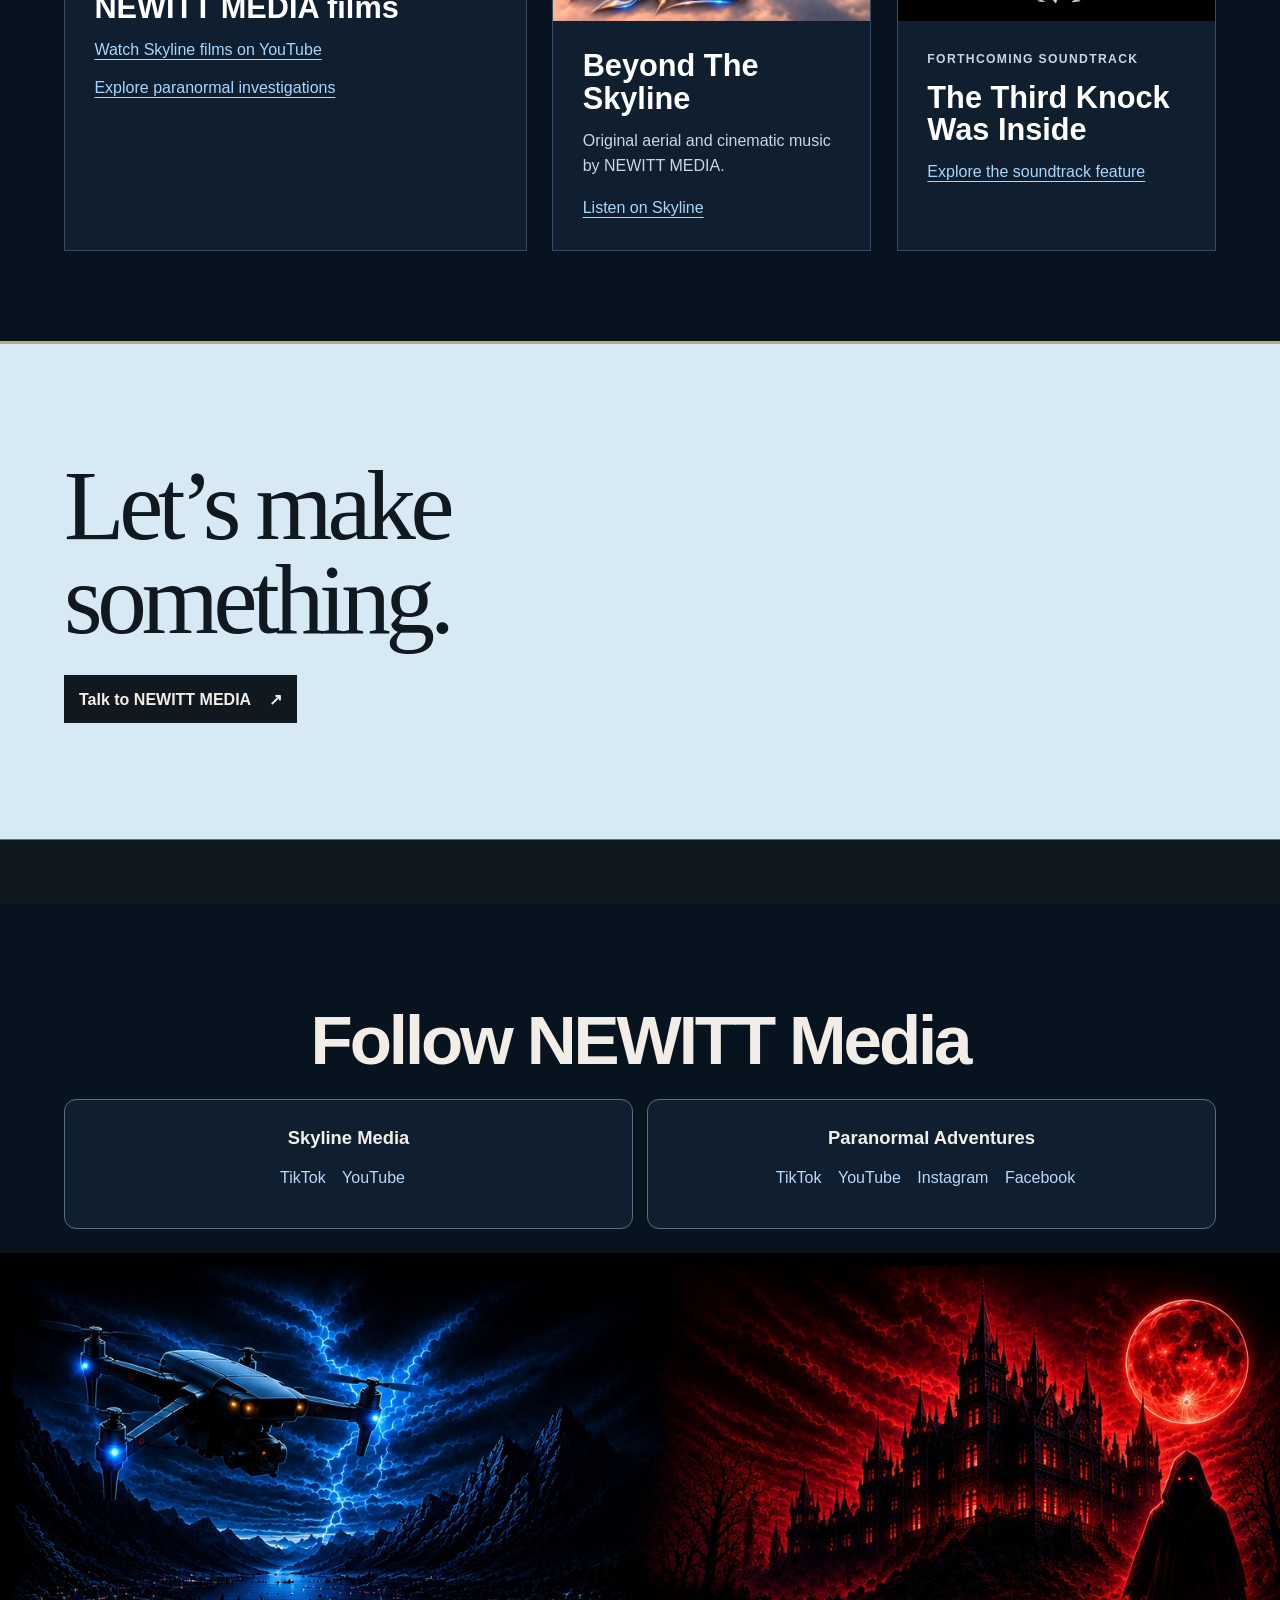
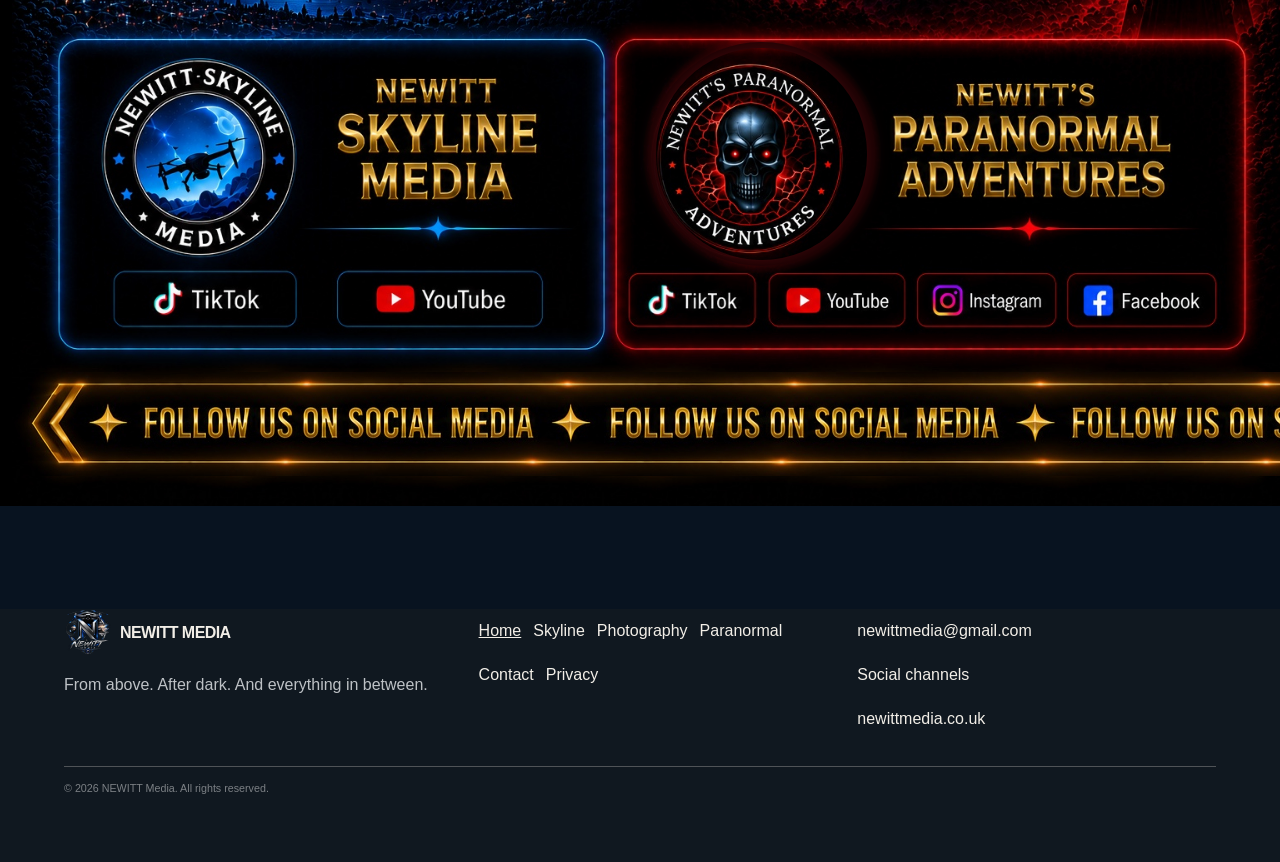
==== commit e4648d29: "Record production v537 approved homepage heading" ====
--- a/public/index.html
+++ b/public/index.html
@@ -155,7 +155,7 @@
     >
 
     <link rel="stylesheet" href="studio.css?v=2">
-    <link rel="stylesheet" href="editorial.css?v=4">
+    <link rel="stylesheet" href="studio-v523-editorial.css?v=4">
     <script src="editorial.js" defer></script>
     <link rel="stylesheet" href="moonlit.css?v=3">
     <script src="moonlit.js?v=2" defer></script>
--- a/public/studio-v523-editorial.css
+++ b/public/studio-v523-editorial.css
@@ -0,0 +1,404 @@
+:root {
+    --midnight: #101820;
+    --champagne: #c5a77d;
+    --ivory: #f2eee7;
+    --slate: #263746;
+    --ink: #101820;
+    --gutter: clamp(16px, 5vw, 80px);
+    --studio-ink: var(--midnight);
+    --studio-panel: #263746;
+    --studio-text: var(--ivory);
+    --studio-muted: #d6dce0;
+    --studio-blue: var(--champagne);
+    --studio-edge: #567080;
+}
+
+body { background: var(--midnight); color: var(--ivory); }
+.container { width: min(100% - 2 * var(--gutter), 1440px); }
+main { overflow: clip; }
+figure { margin: 0; }
+a:focus-visible, button:focus-visible { outline: 3px solid currentColor; outline-offset: 4px; }
+
+.editorial-header { background: var(--ivory); color: var(--ink); border-bottom: 1px solid #10182038; }
+.editorial-header .nav { min-height: 72px; padding-inline: max(0px, env(safe-area-inset-left)); }
+.editorial-brand { display: inline-flex; align-items: center; gap: 8px; color: inherit; white-space: nowrap; font-weight: 850; letter-spacing: -.035em; }
+.editorial-brand img { width: 48px; height: 48px; object-fit: contain; }
+.editorial-header .nav-links a { color: var(--ink); border: 0; border-radius: 0; }
+.editorial-header .nav-links a:hover, .editorial-header .nav-links a[aria-current="page"] { background: var(--ink); color: var(--ivory); }
+.editorial-header .menu-toggle { background: var(--ink); }
+.editorial-menu-open { display: none; }
+.has-editorial-menu .editorial-menu-open, .editorial-menu-head button {
+    display: inline-flex; align-items: center; justify-content: space-between; gap: 20px;
+    min-height: 44px; border: 0; padding: 8px 14px; font: inherit; font-weight: 750;
+    background: var(--champagne); color: var(--ink); cursor: pointer;
+}
+
+.editorial-menu { inset: 0; width: 100%; max-width: none; height: 100%; max-height: none; margin: 0; padding: clamp(20px, 6vw, 90px); border: 0; background: var(--midnight); color: var(--ivory); }
+.editorial-menu::backdrop { background: var(--midnight); }
+.editorial-menu-head { display: flex; justify-content: space-between; align-items: center; gap: 16px; margin-bottom: 30px; font-weight: 850; }
+.editorial-menu nav { display: grid; max-width: 950px; }
+.editorial-menu nav a { display: flex; gap: clamp(9px, 3vw, 35px); align-items: baseline; padding: 6px 0; border-top: 1px solid #f2eee749; font-size: clamp(1.8rem, 7vw, 6rem); line-height: 1.1; letter-spacing: -.06em; font-weight: 800; color: var(--ivory); }
+.editorial-menu nav a span { font: 600 clamp(.75rem, 1.4vw, 1.2rem) monospace; letter-spacing: 0; color: var(--champagne); }
+.editorial-menu nav a:is(:hover,:focus-visible,[aria-current="page"]) { color: var(--champagne); }
+
+.editorial-action { display: inline-flex; align-items: center; justify-content: space-between; gap: 18px; min-height: 48px; max-width: 100%; padding: 11px 15px; background: var(--champagne); color: var(--ink); font-weight: 780; }
+.editorial-action:hover { background: var(--ivory); color: var(--ink); outline: 1px solid var(--ink); }
+
+.worlds, .production-wall, .editorial-statement, .editorial-screening, .editorial-invitation { padding-block: clamp(42px, 9vw, 135px); }
+.worlds, .production-wall, .editorial-statement, .editorial-screening { text-align: left; }
+.worlds { background: var(--ivory); color: var(--ink); }
+.worlds h2, .production-wall h2, .editorial-screening h2, .editorial-invitation h2 { font-size: clamp(2.75rem, 7.75vw, 8rem); line-height: .89; letter-spacing: -.078em; font-weight: 850; margin: 0 0 28px; }
+.worlds h2 span { color: #4b5864; }
+.worlds-panels { display: grid; grid-template-columns: 1.35fr 1fr 1fr; min-height: clamp(280px, 38vw, 540px); }
+.world-panel { display: grid; grid-template-rows: auto 1fr auto; justify-items: start; align-items: end; gap: 12px; position: relative; isolation: isolate; overflow: hidden; min-width: 0; min-height: 210px; padding: clamp(14px, 2.5vw, 38px); color: var(--ivory); }
+.world-panel h3 { font-size: clamp(1.35rem, 3.15vw, 3.75rem); letter-spacing: -.065em; line-height: .97; overflow-wrap: anywhere; }
+.world-panel p { margin-top: 7px; font-size: clamp(.82rem, 1.4vw, 1.05rem); }
+.world-index { align-self: start; font: 750 clamp(1.1rem, 3vw, 2rem) monospace; }
+.world-arrow { font-size: 1.35rem; }
+.world-skyline { background: var(--midnight); }
+.world-skyline::before { content: ""; position: absolute; inset: 0; z-index: -1; background: linear-gradient(0deg,#101820f2 4%,#10182030 95%),url("media/skyline/Gloucester-prison-aerial-03.webp") center/cover; }
+.world-photography { background: #e5d8c8; color: var(--ink); }
+.world-paranormal { background: #263746; }
+.world-panel::after { content: ""; position: absolute; inset: 11px; border: 1px solid currentColor; opacity: 0; pointer-events: none; }
+.world-panel:is(:hover,:focus-visible)::after { opacity: .85; }
+.world-panel:focus-visible { outline-offset: -5px; z-index: 2; }
+
+.production-wall { background: var(--ivory); color: var(--ink); border-top: 1px solid #10182040; }
+.production-layout { display: grid; grid-template-columns: 4fr 5fr 3fr; gap: clamp(12px, 3vw, 48px); align-items: end; }
+.production-layout header, .production-layout figure { min-width: 0; }
+.production-layout .eyebrow, .screening-grid .eyebrow { color: inherit; }
+.production-layout header p { max-width: 32ch; margin-bottom: 18px; }
+.production-wall h2 { font-size: clamp(2.4rem, 5.4vw, 6.25rem); }
+.production-layout img { width: 100%; object-fit: cover; }
+.production-wide img { aspect-ratio: 4/3; }
+.production-tall img { aspect-ratio: 2/3; }
+.production-layout figcaption, .division-plate figcaption { padding-top: 7px; font-size: .8rem; font-weight: 700; }
+
+.editorial-statement { background: var(--slate); color: var(--ink); }
+.editorial-statement p { font-size: clamp(.95rem, 2vw, 1.45rem); font-weight: 900; margin-bottom: 18px; }
+.editorial-statement h2 { font-weight: 900; font-size: clamp(2.45rem, 11.4vw, 12rem); letter-spacing: -.085em; line-height: .78; }
+.editorial-statement h2 span { color: #c5a77d; }
+.editorial-statement h2 em { display: inline-block; font-style: normal; font-size: .58em; line-height: .84; }
+
+.editorial-screening { background: var(--midnight); color: var(--ivory); }
+.screening-grid { display: grid; grid-template-columns: 1fr 1.15fr; gap: clamp(20px, 6vw, 90px); }
+.screening-grid > div { min-width: 0; }
+.screening-grid .eyebrow { margin-bottom: 12px; }
+.screening-films img { width: 100%; aspect-ratio: 16/9; object-fit: cover; margin-bottom: 12px; }
+.screening-sound { padding: clamp(12px, 3vw, 38px); background: #263746; }
+.screening-sound h3 { font-size: clamp(1.65rem, 4vw, 3.8rem); letter-spacing: -.06em; }
+.editorial-player { display: block; width: 100%; height: clamp(365px, 42vw, 490px); border: 0; margin: 13px 0; }
+.screening-sound > a, .soundtrack-player > a { color: var(--champagne); text-decoration: underline; }
+.editorial-invitation { background: var(--champagne); color: var(--ink); text-align: left; }
+.editorial-invitation .editorial-action { color: var(--ivory); background: var(--ink); }
+
+.division-opening { text-align: left; border: 0; }
+.division-opening > .container { align-items: start; width: min(100% - 2 * var(--gutter), 1440px); }
+.division-opening h1 { font-size: clamp(3.1rem, 9vw, 10rem); }
+.division-opening h1 span { color: inherit; background: none; }
+.skyline-page .division-opening { min-height: min(82svh, 800px); background: var(--midnight); }
+.skyline-page .division-opening h1 span { color: var(--champagne); }
+.skyline-page .skyline-gallery { background: #263746; border-radius: 0; }
+.skyline-page .skyline-gallery-grid { grid-template-columns: 1.35fr 1fr; }
+.skyline-music { background: var(--ivory); color: var(--ink); }
+.skyline-music-panel { display: grid; grid-template-columns: 2fr 3fr; gap: clamp(14px, 5vw, 70px); border: 0; border-radius: 0; background: var(--ivory); box-shadow: none; padding: 0; }
+.skyline-music-panel::before { display: none; }
+.soundtrack-player, .soundtrack-title { min-width: 0; }
+.skyline-music h2, .skyline-music h2 span, .skyline-music-artist, .skyline-music-subtitle, .soundtrack-player > a { color: var(--ink); }
+.skyline-music h2 { font-size: clamp(2.2rem, 5vw, 5rem); letter-spacing: -.07em; }
+.skyline-music-player { margin-top: 0; }
+
+.photography-page { color-scheme: light; background: var(--ivory); color: var(--ink); }
+.photography-page .division-opening { grid-template-columns: minmax(0, 5fr) minmax(0, 7fr); padding: 0; background: var(--ivory); min-height: 0; }
+.photography-page .division-opening > .container { grid-column: 1; grid-row: 1; padding: clamp(35px, 7vw, 100px) 0; }
+.division-plate { grid-column: 2; grid-row: 1; align-self: stretch; display: grid; grid-template-rows: minmax(0, 1fr) auto; min-height: 420px; }
+.division-plate img { width: 100%; height: 100%; object-fit: cover; }
+.division-plate figcaption { padding: 10px 16px; background: #d9c8b8; }
+.photography-page h1, .photography-page .division-opening h1 span,
+.photography-page .division-opening p, .photography-page .photography-statement p,
+.photography-page .about :is(h2,h3,p,span), .photography-page .home-cta h2 { color: var(--ink); }
+.photography-page .about, .photography-page .home-cta { background: var(--ivory); }
+.photography-page .about { width: 100%; }
+.photography-page .photography-portfolio, .photography-page .photography-focus-card, .photography-page .cta-panel { background: #eae0d5; border-color: #8d7b71; }
+.photography-page .frame-exhibit { grid-template-columns: 1.3fr 1fr; align-items: start; }
+.photography-page .frame-exhibit button { background: var(--ivory); border-color: #8d7b71; }
+.photography-page .frame-exhibit button:nth-child(even) { margin-top: 36px; }
+.photography-page .frame-exhibit button img { filter: none; }
+.photography-page .frame-exhibit button:focus-visible { outline-color: var(--ink); }
+
+.paranormal-page .division-opening { background: #101820; }
+.paranormal-page .division-opening h1 span { color: #c5a77d; }
+.paranormal-page .investigation-card { background: #263746; border-color: #5a6c78; border-radius: 0; }
+.paranormal-page .tiktok-preview { background: #263746; border-color: #5a6c78; }
+.contact-hero.division-opening, .privacy-page .division-opening { background: var(--ivory); color: var(--ink); }
+.contact-hero.division-opening :is(h1,p,.eyebrow), .privacy-page .division-opening :is(h1,p,.eyebrow) { color: var(--ink); }
+.contact-page .contact-option { border-radius: 0; }
+.privacy-page .privacy-summary { background: #263746; border-radius: 0; }
+
+.editorial-footer { background: var(--ink); color: var(--ivory); text-align: left; padding: clamp(28px, 5vw, 70px) 0; }
+.editorial-footer-grid { display: grid; grid-template-columns: 1.1fr 1fr 1fr; gap: 20px; }
+.editorial-footer-grid p { margin: 8px 0; }
+.editorial-footer .studio-footer-links { justify-content: flex-start; align-content: start; margin: 0; }
+.editorial-footer-contact { display: grid; align-content: start; overflow-wrap: anywhere; }
+.editorial-footer-contact a, .editorial-footer .studio-footer-links a { color: var(--ivory); min-height: 44px; align-content: center; }
+.editorial-footer .copyright { margin-top: 25px; border-top: 1px solid #f2eee746; padding-top: 12px; }
+
+@media (prefers-reduced-motion: no-preference) {
+    .world-panel::after { transition: opacity .25s ease, transform .35s ease; }
+    .world-skyline::after { transform: scaleX(.74); }
+    .world-photography::after { transform: scale(.86); }
+    .world-paranormal::after { transform: translateY(18px); }
+    .world-panel:is(:hover,:focus-visible)::after { transform: none; }
+}
+@keyframes editorial-arrival { from { transform: translateY(14px); opacity: .75; } to { transform: none; opacity: 1; } }
+
+@media (max-width: 900px) {
+    .editorial-header .nav { gap: 10px; }
+    .editorial-header .nav-links a { padding-inline: 6px; }
+    .production-layout { grid-template-columns: 1fr 1fr; }
+    .production-layout header { grid-column: 1/-1; }
+}
+@media (max-width: 760px) {
+    .has-editorial-menu .editorial-header :is(.nav-links,.menu-toggle) { display: none; }
+    .editorial-header .nav-links { background: var(--ivory); }
+    .worlds-panels, .screening-grid, .skyline-music-panel, .photography-page .division-opening { grid-template-columns: 1fr; }
+    .world-panel { min-height: 175px; }
+    .production-layout { grid-template-columns: 1.6fr 1fr; }
+    .skyline-page .skyline-gallery-grid, .photography-page .frame-exhibit, .editorial-footer-grid { grid-template-columns: 1fr; }
+    .photography-page .frame-exhibit button:nth-child(even) { margin-top: 0; }
+    .photography-page .division-opening > .container { grid-row: 1; }
+    .division-plate { grid-column: 1; grid-row: 2; min-height: 0; }
+    .division-plate img { aspect-ratio: 4/3; }
+    .skyline-page .division-opening { min-height: 440px; }
+}
+
+.world-panel-top { display: flex; align-items: start; justify-content: space-between; gap: 14px; width: 100%; }
+.world-panel-top img { width: min(40%, 88px); height: 58px; object-fit: contain; object-position: right top; }
+.screening-skyline { display: block; margin-top: 10px; }
+
+/* The original logo has its own opaque backing in every navigation state. */
+.editorial-header {
+    position: sticky;
+    top: 0;
+    z-index: 1000;
+    isolation: isolate;
+    background: var(--midnight);
+    color: #fff;
+    border-bottom: 1px solid #c5a77d70;
+}
+.editorial-header .nav { min-height: 80px; gap: 12px; }
+.editorial-header .editorial-brand {
+    flex: 0 0 auto;
+    min-width: 0;
+    gap: 10px;
+    opacity: 1;
+    visibility: visible;
+    color: #fff;
+}
+.brand-mark {
+    display: grid;
+    place-items: center;
+    flex: 0 0 auto;
+    width: 62px;
+    height: 62px;
+    padding: 2px;
+    background: #080e13;
+    border: 1px solid #c5a77d64;
+}
+.editorial-header .brand-mark img, .menu-identity img {
+    display: block;
+    width: 100%;
+    height: 100%;
+    max-width: none;
+    object-fit: contain;
+    opacity: 1;
+    visibility: visible;
+}
+.editorial-header .nav-links { background: var(--midnight); }
+.editorial-header .nav-links a { color: #fff; }
+.editorial-header .nav-links a:is(:hover,[aria-current="page"]) {
+    background: var(--slate);
+    color: #fff;
+    box-shadow: inset 0 -2px var(--champagne);
+}
+.menu-identity { display: flex; align-items: center; gap: 12px; color: #fff; }
+
+.signature-arrival { background: var(--midnight); color: #fff; position: relative; }
+.signature-frame { position: relative; min-height: clamp(395px, 65svh, 780px); overflow: hidden; }
+.signature-aerial {
+    position: absolute;
+    inset: 0;
+    display: block;
+    width: 100%;
+    height: 100%;
+    object-fit: cover;
+    object-position: 50% 49%;
+    filter: none;
+}
+.signature-frame figcaption {
+    position: absolute;
+    inset: 16px var(--gutter) auto auto;
+    display: grid;
+    gap: 2px;
+    padding: 6px 12px;
+    background: var(--midnight);
+    color: #fff;
+    font-size: .76rem;
+    text-align: right;
+}
+.signature-opening {
+    position: relative;
+    z-index: 1;
+    display: grid;
+    grid-template-columns: minmax(0, 1fr) minmax(0, 1.45fr);
+    width: min(100% - 2 * var(--gutter), 1440px);
+    margin: clamp(-205px, -17svh, -100px) auto 0;
+    background: var(--midnight);
+    border-top: 2px solid var(--champagne);
+}
+.signature-identity {
+    display: grid;
+    justify-items: center;
+    align-content: center;
+    padding: clamp(15px, 4vw, 50px);
+    background: #080e13;
+}
+.signature-identity img { display: block; width: clamp(150px, 20vw, 280px); height: auto; object-fit: contain; }
+.signature-identity h1 {
+    margin: 0;
+    color: #fff;
+    font-size: clamp(1.25rem, 3vw, 3.2rem);
+    letter-spacing: .1em;
+    line-height: 1.05;
+    text-align: center;
+}
+.signature-opening-copy { display: grid; align-content: center; justify-items: start; padding: clamp(21px, 4.5vw, 65px); }
+.signature-opening-copy p {
+    margin-bottom: 22px;
+    font-size: clamp(2rem, 5.55vw, 6.5rem);
+    line-height: .86;
+    letter-spacing: -.07em;
+    font-weight: 820;
+}
+.signature-opening-copy em {
+    display: block;
+    margin-top: 12px;
+    font-size: .38em;
+    line-height: 1.15;
+    font-style: normal;
+    letter-spacing: .08em;
+    color: var(--champagne);
+}
+
+.worlds-panels { grid-template-columns: 1.2fr 1fr 1fr; gap: 2px; background: var(--midnight); }
+.world-panel { min-height: clamp(285px, 38vw, 520px); background: var(--midnight); color: #fff; }
+.world-panel::before { content: none; }
+.world-panel::after { inset: 13px; border-color: var(--champagne); }
+.world-image { position: absolute; inset: 0; width: 100%; height: 100%; object-fit: cover; z-index: -1; filter: none; }
+.world-panel-top { position: relative; }
+.world-panel .world-logo { width: min(42%, 115px); height: 88px; background: #080e13; border: 1px solid #c5a77d44; object-fit: contain; }
+.world-index { padding: 4px 8px; background: var(--midnight); color: var(--champagne); }
+.world-copy {
+    align-self: end;
+    min-width: 0;
+    width: 100%;
+    padding: clamp(9px, 1.4vw, 18px);
+    background: var(--midnight);
+    border-left: 2px solid var(--champagne);
+}
+.world-description { color: #d6dce0; }
+.world-arrow { width: 36px; height: 36px; display: grid; place-items: center; background: var(--midnight); }
+.world-paranormal {
+    background: repeating-linear-gradient(90deg,transparent 0 47px,#c5a77d20 47px 48px),var(--slate);
+}
+.world-paranormal .world-logo { width: min(62%, 154px); height: 132px; }
+.production-index { color: #746045; font: 650 clamp(2.5rem, 7vw, 7rem)/.8 Georgia, serif; letter-spacing: -.08em; }
+.production-layout figcaption, .division-plate figcaption { border-top: 1px solid #a48c6d; }
+.editorial-statement { color: #fff; background: var(--slate); }
+.editorial-statement h2 { font-family: Georgia, "Times New Roman", serif; font-weight: 500; }
+.editorial-invitation { background: var(--ivory); border-top: 3px solid var(--champagne); }
+.editorial-footer { background: var(--midnight); }
+.signature-section-label { margin-bottom: 14px; color: #61513e; font-size: .85rem; font-weight: 760; }
+.paranormal-page .division-opening { border-bottom: 1px solid #c5a77d6e; }
+.photography-page .frame-exhibit button { border-color: #8b795f; }
+
+@media (prefers-reduced-motion: no-preference) {
+    .signature-aerial { animation: signature-frame-in 1s cubic-bezier(.18,.67,.22,1) both; }
+    .world-image { transition: transform .52s cubic-bezier(.18,.67,.22,1); }
+    .world-skyline:is(:hover,:focus-visible) .world-image { transform: scale(1.08) translateX(1.5%); }
+    .world-photography:is(:hover,:focus-visible) .world-image { transform: scale(.94); }
+    .world-paranormal .world-logo { transition: transform .4s ease; }
+    .world-paranormal:is(:hover,:focus-visible) .world-logo { transform: translateY(10px); }
+}
+@keyframes signature-frame-in { from { transform: scale(1.035); } to { transform: scale(1); } }
+
+@media (min-width: 761px) {
+    @media (prefers-reduced-motion: no-preference) {
+        .worlds-panels { transition: grid-template-columns .45s ease; }
+    }
+    .worlds-panels:has(.world-photography:is(:hover,:focus-visible)) { grid-template-columns: 1fr 1.25fr 1fr; }
+    .worlds-panels:has(.world-paranormal:is(:hover,:focus-visible)) { grid-template-columns: 1fr 1fr 1.25fr; }
+}
+
+@media (max-width: 820px) {
+    .has-editorial-menu .editorial-header :is(.nav-links,.menu-toggle) { display: none; }
+}
+
+@media (max-width: 760px) {
+    .editorial-header .nav { min-height: 68px; }
+    .brand-mark { width: 50px; height: 50px; }
+    .editorial-header .editorial-brand { gap: 7px; font-size: .85rem; }
+    .has-editorial-menu .editorial-menu-open { gap: 7px; padding-inline: 10px; }
+    .signature-arrival { display: grid; }
+    .signature-opening { grid-row: 1; width: 100%; margin: 0; border-top: 0; }
+    .signature-opening-copy { padding: 20px 14px; }
+    .signature-identity { padding: 8px; }
+    .signature-identity img { width: 100%; max-width: 175px; }
+    .signature-identity h1 { font-size: clamp(.75rem, 3vw, 1.5rem); }
+    .signature-opening-copy p { font-size: clamp(1.6rem, 5.7vw, 3.1rem); }
+    .signature-opening-copy .editorial-action { padding: 8px; font-size: .78rem; gap: 6px; }
+    .signature-frame { min-height: clamp(270px, 75vw, 530px); }
+    .world-panel { min-height: 255px; }
+}
+
+/* Shared navigation */
+.editorial-header {
+    background: #081320;
+    border-bottom-color: #496079;
+}
+.editorial-header .nav {
+    flex-wrap: nowrap;
+    min-height: 76px;
+    padding-left: env(safe-area-inset-left);
+    padding-right: env(safe-area-inset-right);
+}
+.editorial-header .brand-mark, .menu-identity .brand-mark {
+    width: clamp(52px, 6vw, 62px);
+    height: auto;
+    aspect-ratio: 1;
+    padding: 0;
+    border: 1px solid #617a95;
+    border-radius: 8px;
+    background: #02060d;
+}
+.editorial-header .editorial-brand {
+    font-size: clamp(.875rem, 1.6vw, 1.0625rem);
+    letter-spacing: .045em;
+}
+.has-editorial-menu .editorial-menu-open, .editorial-menu-head button {
+    flex-shrink: 0;
+    gap: 10px;
+    border: 1px solid #a9c4df;
+    border-radius: 6px;
+    background: #d9e6f3;
+    color: #101820;
+}
+.editorial-menu-open:hover, .editorial-menu-head button:hover { background: #fff; }
+.editorial-header :is(a, button):focus-visible, .editorial-menu :is(a, button):focus-visible {
+    outline: 3px solid #d9e6f3;
+    outline-offset: 3px;
+}
+.editorial-menu nav a { min-height: 44px; }
+@media (max-width: 760px) {
+    .editorial-header .nav { min-height: 66px; }
+}
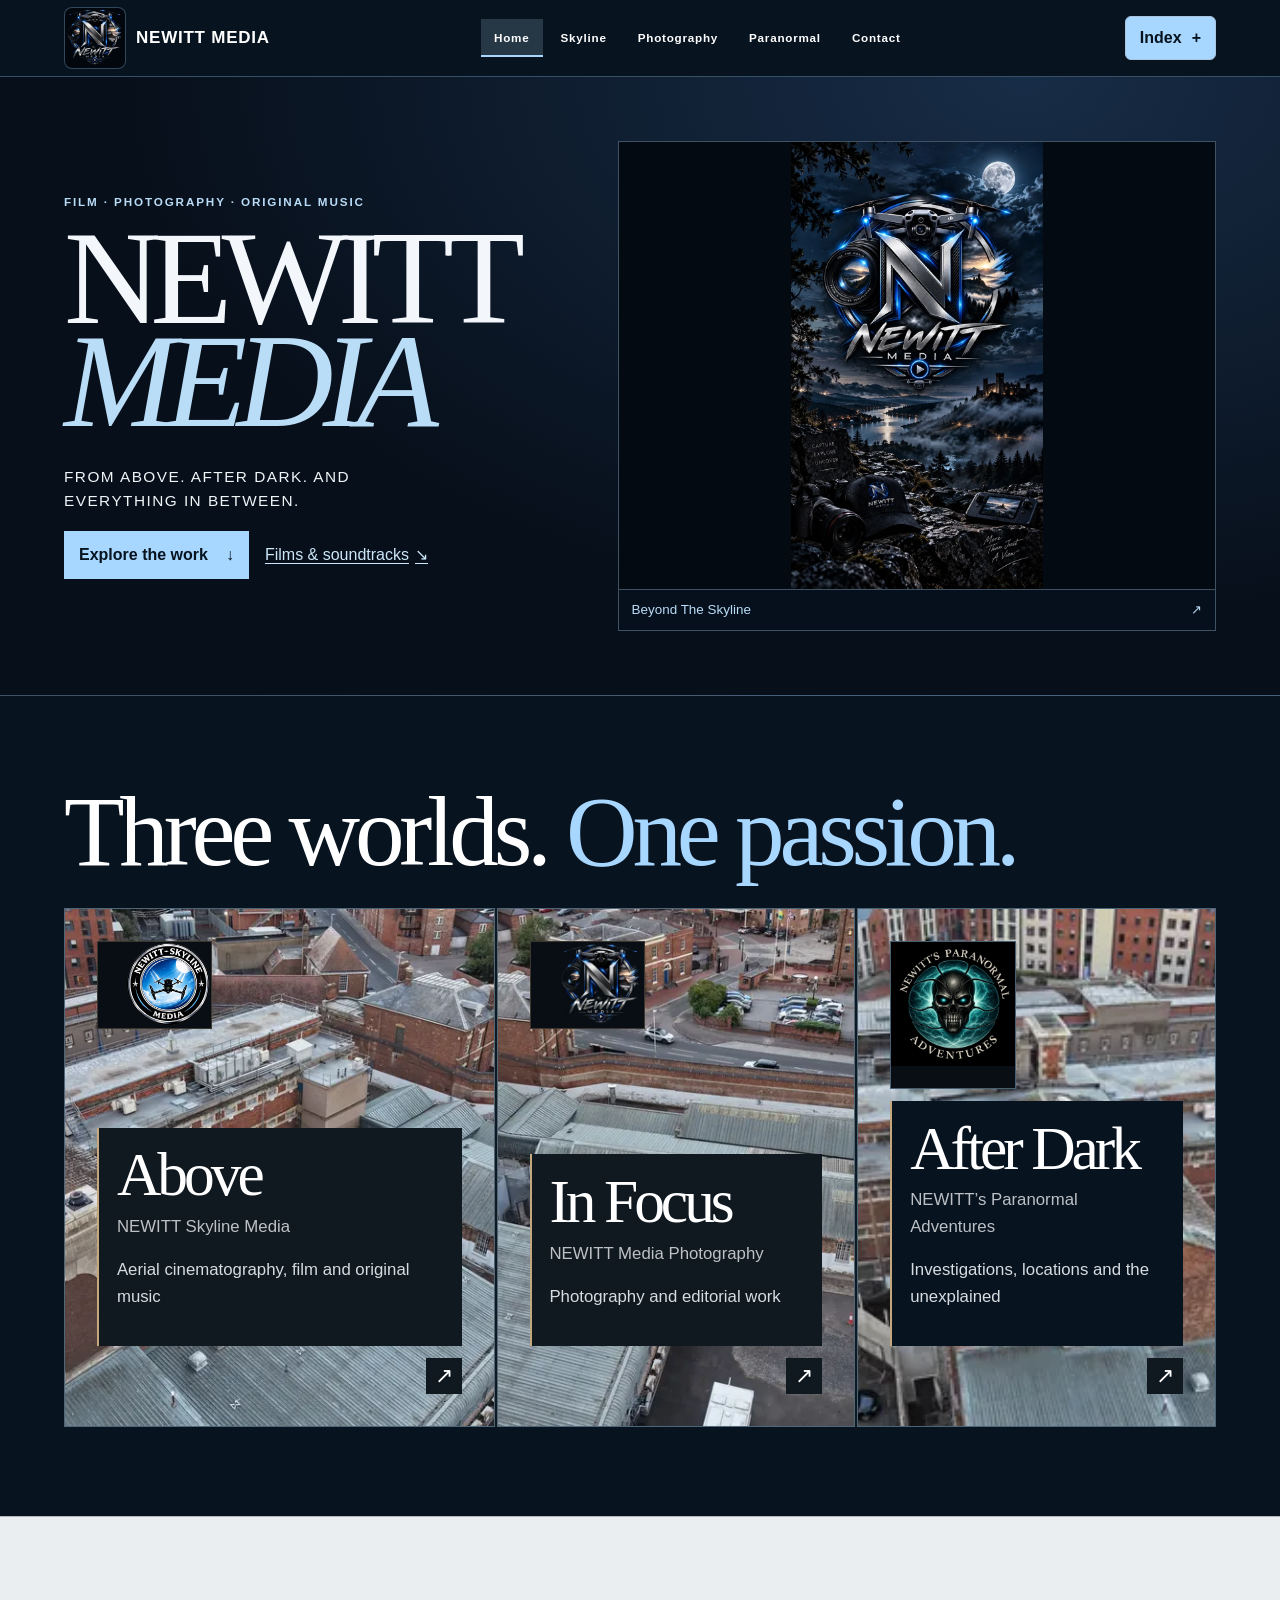
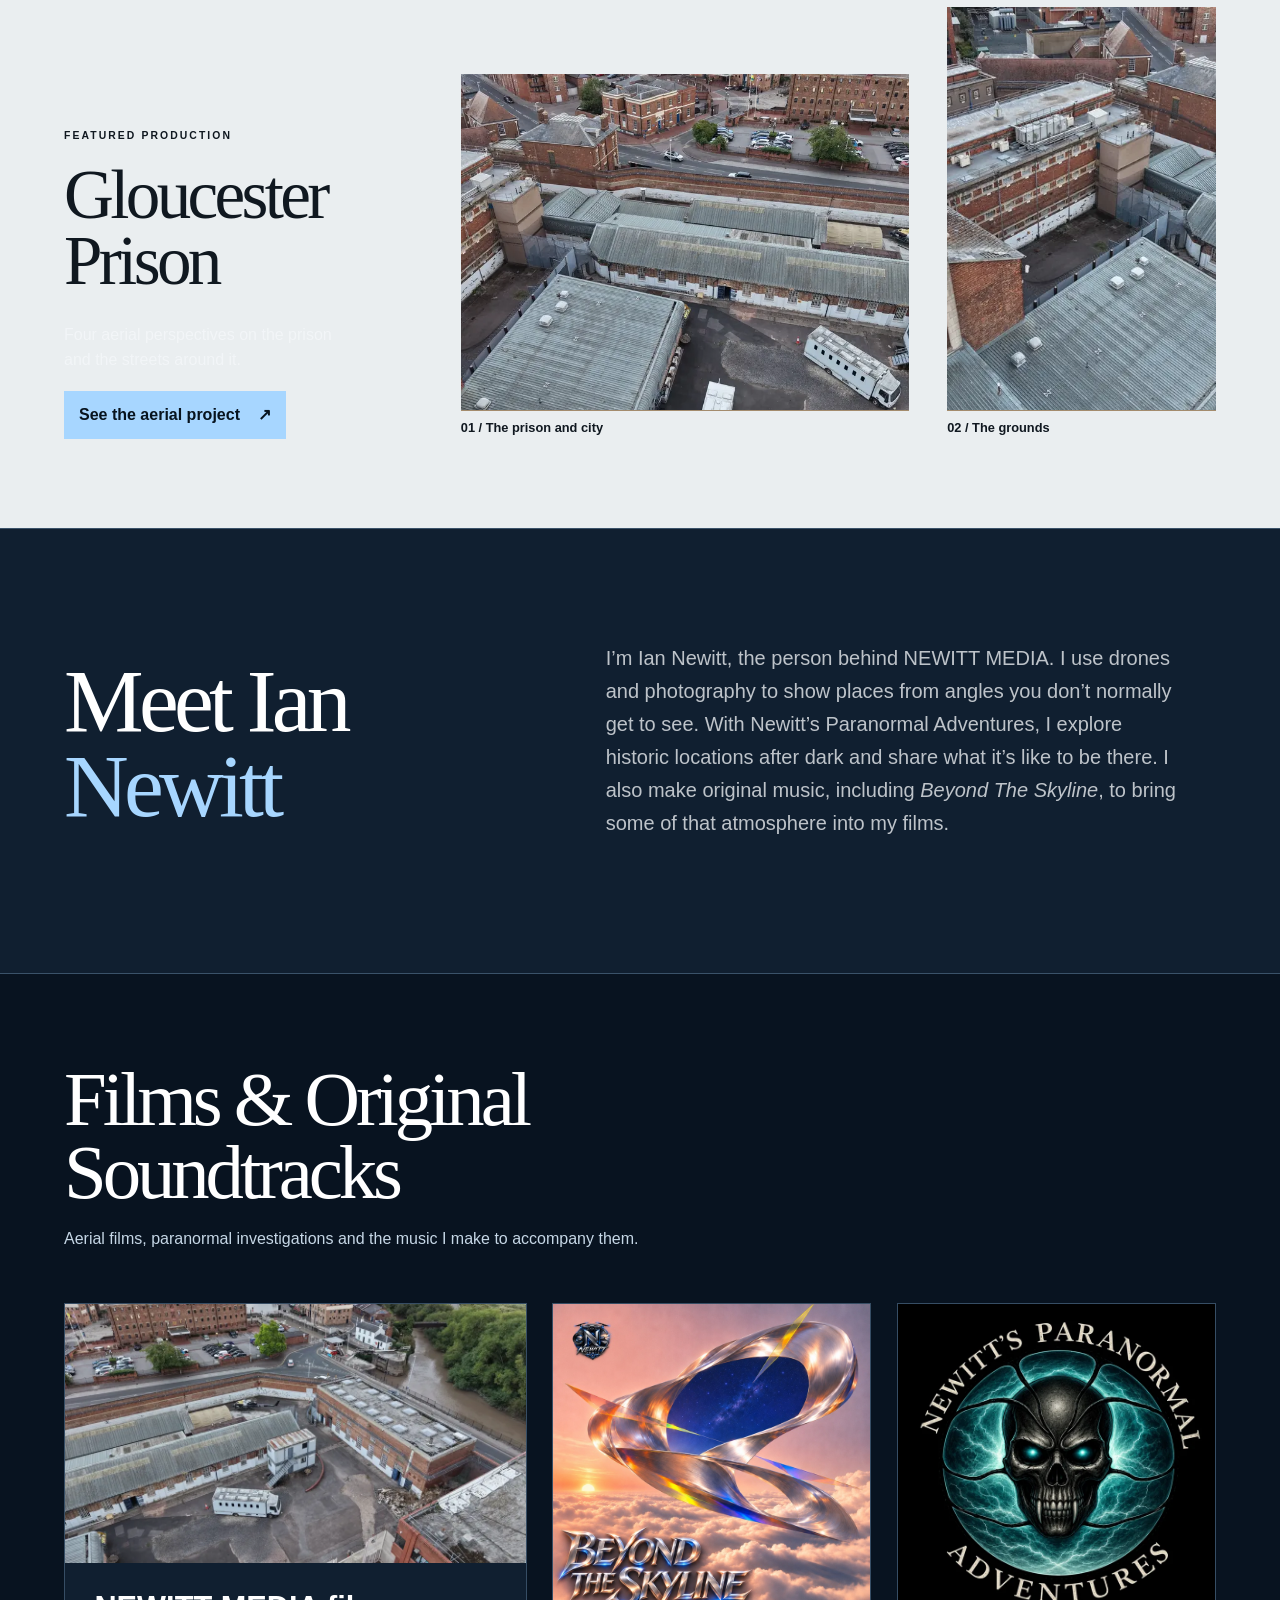
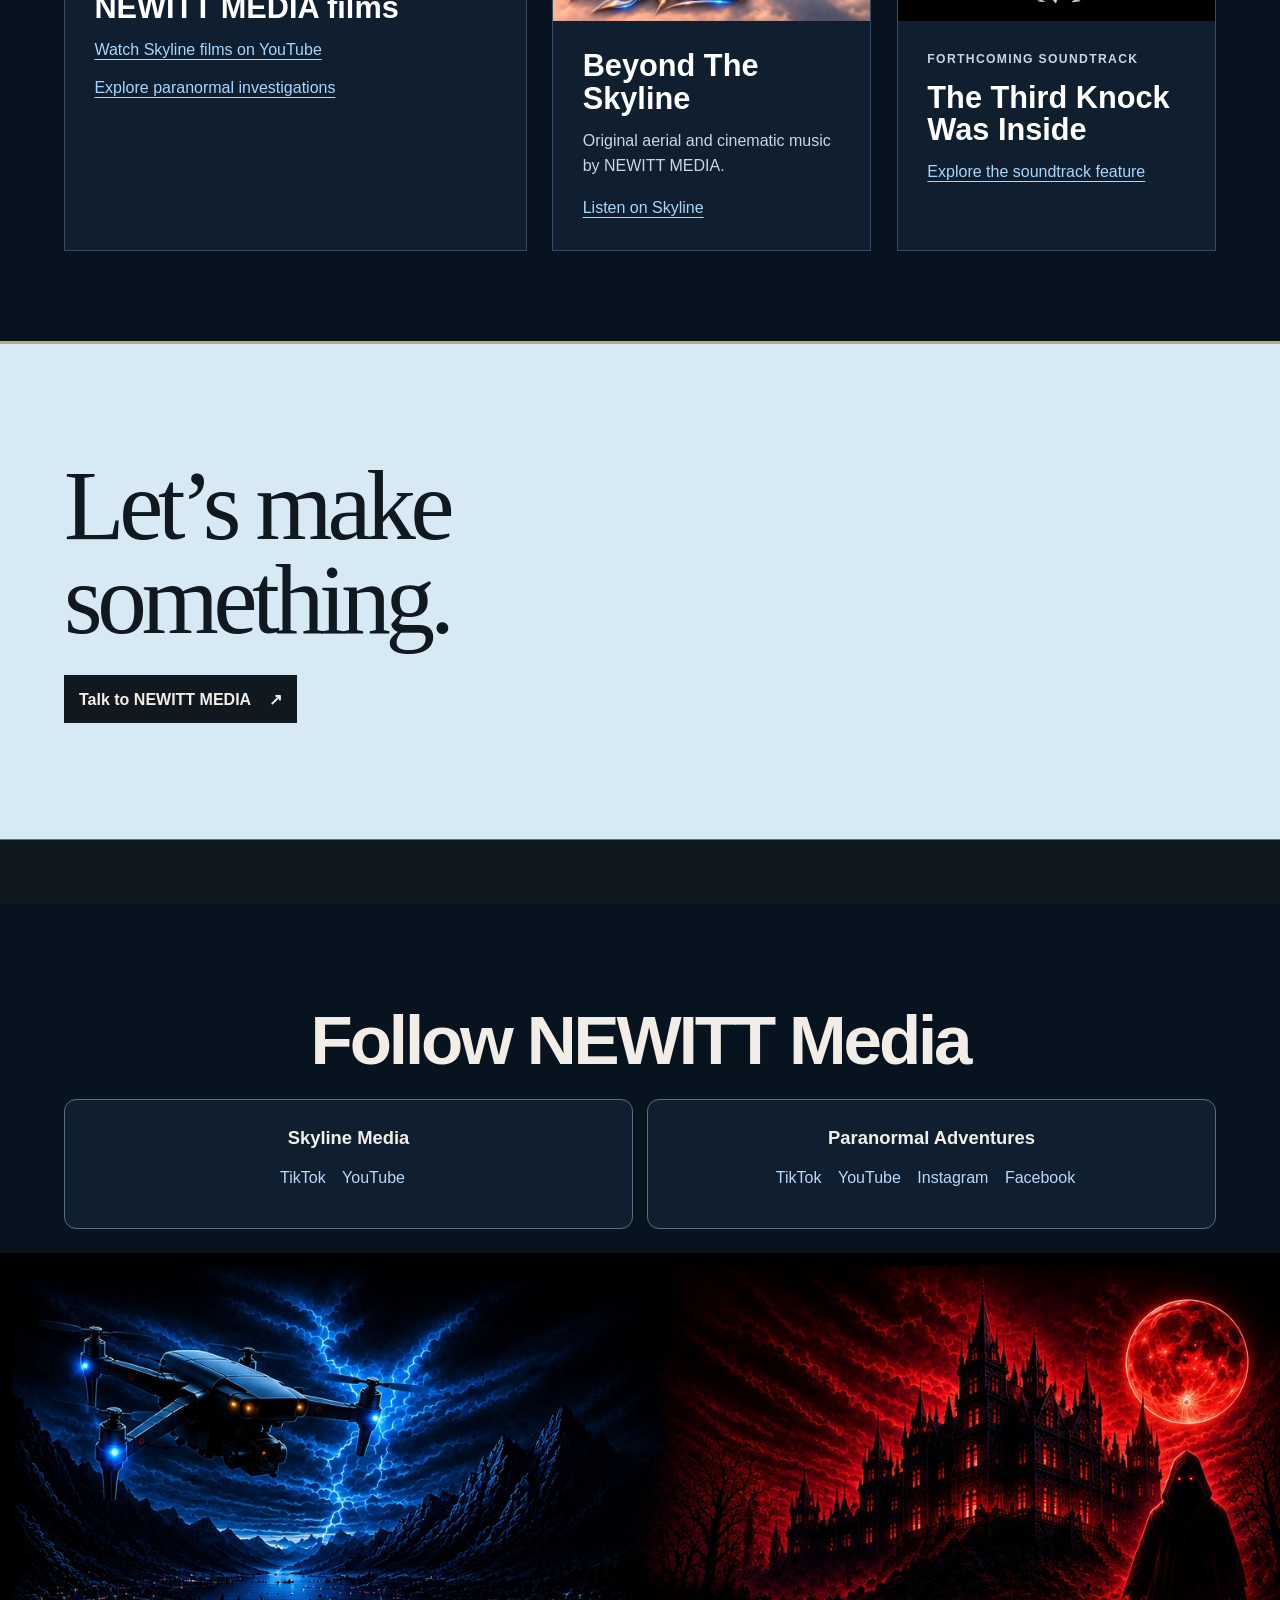
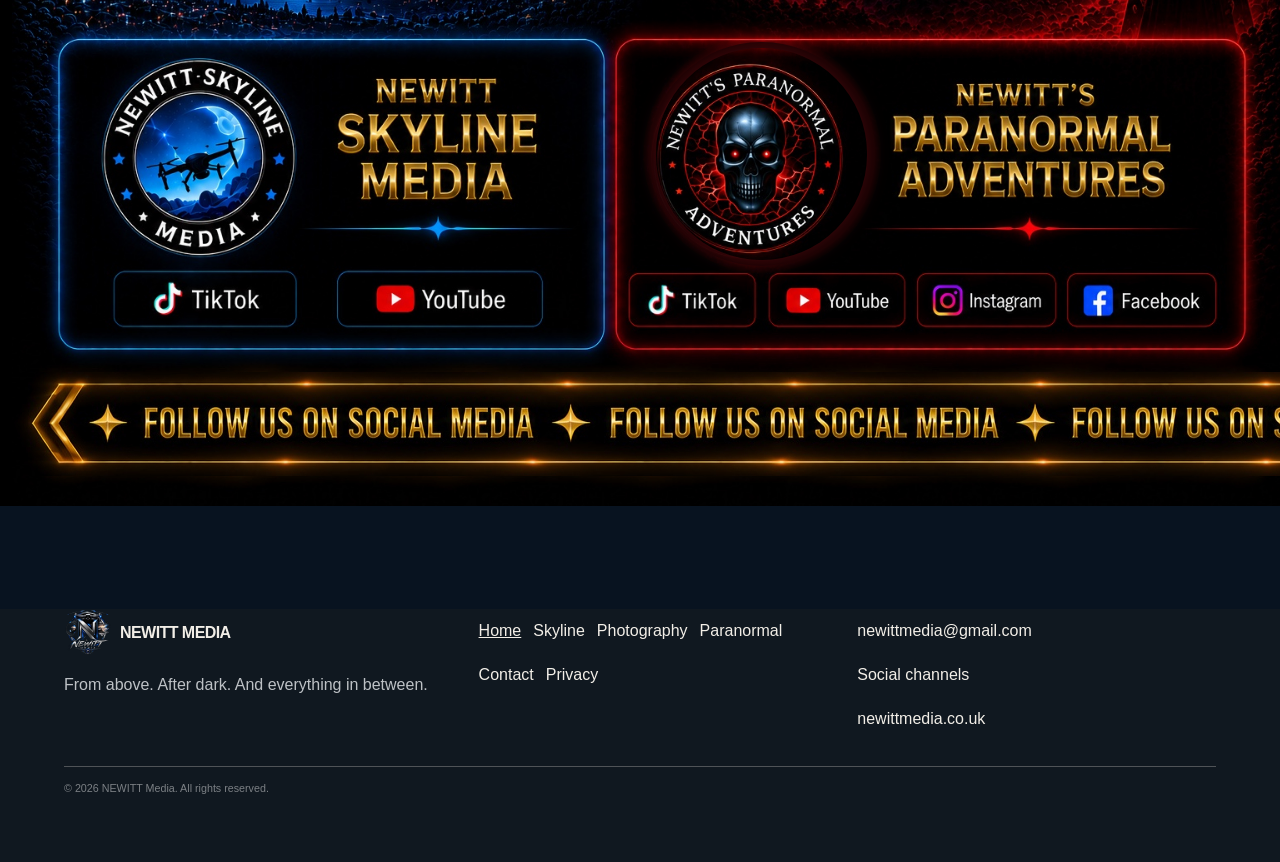
==== commit b663dbca: "Merge 77fde87c65126b8df8105fbabd50eaf409ac41ef into 5c3ce78341798bd2fc7f222cde6c306721ea3aaa" ====
--- a/public/index.html
+++ b/public/index.html
@@ -155,7 +155,7 @@
     >
 
     <link rel="stylesheet" href="studio.css?v=2">
-    <link rel="stylesheet" href="studio-v523-editorial.css?v=4">
+    <link rel="stylesheet" href="editorial.css?v=4">
     <script src="editorial.js" defer></script>
     <link rel="stylesheet" href="moonlit.css?v=3">
     <script src="moonlit.js?v=2" defer></script>
--- a/public/editorial.css
+++ b/public/editorial.css
@@ -0,0 +1,404 @@
+:root {
+    --midnight: #101820;
+    --champagne: #c5a77d;
+    --ivory: #f2eee7;
+    --slate: #263746;
+    --ink: #101820;
+    --gutter: clamp(16px, 5vw, 80px);
+    --studio-ink: var(--midnight);
+    --studio-panel: #263746;
+    --studio-text: var(--ivory);
+    --studio-muted: #d6dce0;
+    --studio-blue: var(--champagne);
+    --studio-edge: #567080;
+}
+
+body { background: var(--midnight); color: var(--ivory); }
+.container { width: min(100% - 2 * var(--gutter), 1440px); }
+main { overflow: clip; }
+figure { margin: 0; }
+a:focus-visible, button:focus-visible { outline: 3px solid currentColor; outline-offset: 4px; }
+
+.editorial-header { background: var(--ivory); color: var(--ink); border-bottom: 1px solid #10182038; }
+.editorial-header .nav { min-height: 72px; padding-inline: max(0px, env(safe-area-inset-left)); }
+.editorial-brand { display: inline-flex; align-items: center; gap: 8px; color: inherit; white-space: nowrap; font-weight: 850; letter-spacing: -.035em; }
+.editorial-brand img { width: 48px; height: 48px; object-fit: contain; }
+.editorial-header .nav-links a { color: var(--ink); border: 0; border-radius: 0; }
+.editorial-header .nav-links a:hover, .editorial-header .nav-links a[aria-current="page"] { background: var(--ink); color: var(--ivory); }
+.editorial-header .menu-toggle { background: var(--ink); }
+.editorial-menu-open { display: none; }
+.has-editorial-menu .editorial-menu-open, .editorial-menu-head button {
+    display: inline-flex; align-items: center; justify-content: space-between; gap: 20px;
+    min-height: 44px; border: 0; padding: 8px 14px; font: inherit; font-weight: 750;
+    background: var(--champagne); color: var(--ink); cursor: pointer;
+}
+
+.editorial-menu { inset: 0; width: 100%; max-width: none; height: 100%; max-height: none; margin: 0; padding: clamp(20px, 6vw, 90px); border: 0; background: var(--midnight); color: var(--ivory); }
+.editorial-menu::backdrop { background: var(--midnight); }
+.editorial-menu-head { display: flex; justify-content: space-between; align-items: center; gap: 16px; margin-bottom: 30px; font-weight: 850; }
+.editorial-menu nav { display: grid; max-width: 950px; }
+.editorial-menu nav a { display: flex; gap: clamp(9px, 3vw, 35px); align-items: baseline; padding: 6px 0; border-top: 1px solid #f2eee749; font-size: clamp(1.8rem, 7vw, 6rem); line-height: 1.1; letter-spacing: -.06em; font-weight: 800; color: var(--ivory); }
+.editorial-menu nav a span { font: 600 clamp(.75rem, 1.4vw, 1.2rem) monospace; letter-spacing: 0; color: var(--champagne); }
+.editorial-menu nav a:is(:hover,:focus-visible,[aria-current="page"]) { color: var(--champagne); }
+
+.editorial-action { display: inline-flex; align-items: center; justify-content: space-between; gap: 18px; min-height: 48px; max-width: 100%; padding: 11px 15px; background: var(--champagne); color: var(--ink); font-weight: 780; }
+.editorial-action:hover { background: var(--ivory); color: var(--ink); outline: 1px solid var(--ink); }
+
+.worlds, .production-wall, .editorial-statement, .editorial-screening, .editorial-invitation { padding-block: clamp(42px, 9vw, 135px); }
+.worlds, .production-wall, .editorial-statement, .editorial-screening { text-align: left; }
+.worlds { background: var(--ivory); color: var(--ink); }
+.worlds h2, .production-wall h2, .editorial-screening h2, .editorial-invitation h2 { font-size: clamp(2.75rem, 7.75vw, 8rem); line-height: .89; letter-spacing: -.078em; font-weight: 850; margin: 0 0 28px; }
+.worlds h2 span { color: #4b5864; }
+.worlds-panels { display: grid; grid-template-columns: 1.35fr 1fr 1fr; min-height: clamp(280px, 38vw, 540px); }
+.world-panel { display: grid; grid-template-rows: auto 1fr auto; justify-items: start; align-items: end; gap: 12px; position: relative; isolation: isolate; overflow: hidden; min-width: 0; min-height: 210px; padding: clamp(14px, 2.5vw, 38px); color: var(--ivory); }
+.world-panel h3 { font-size: clamp(1.35rem, 3.15vw, 3.75rem); letter-spacing: -.065em; line-height: .97; overflow-wrap: anywhere; }
+.world-panel p { margin-top: 7px; font-size: clamp(.82rem, 1.4vw, 1.05rem); }
+.world-index { align-self: start; font: 750 clamp(1.1rem, 3vw, 2rem) monospace; }
+.world-arrow { font-size: 1.35rem; }
+.world-skyline { background: var(--midnight); }
+.world-skyline::before { content: ""; position: absolute; inset: 0; z-index: -1; background: linear-gradient(0deg,#101820f2 4%,#10182030 95%),url("media/skyline/Gloucester-prison-aerial-03.webp") center/cover; }
+.world-photography { background: #e5d8c8; color: var(--ink); }
+.world-paranormal { background: #263746; }
+.world-panel::after { content: ""; position: absolute; inset: 11px; border: 1px solid currentColor; opacity: 0; pointer-events: none; }
+.world-panel:is(:hover,:focus-visible)::after { opacity: .85; }
+.world-panel:focus-visible { outline-offset: -5px; z-index: 2; }
+
+.production-wall { background: var(--ivory); color: var(--ink); border-top: 1px solid #10182040; }
+.production-layout { display: grid; grid-template-columns: 4fr 5fr 3fr; gap: clamp(12px, 3vw, 48px); align-items: end; }
+.production-layout header, .production-layout figure { min-width: 0; }
+.production-layout .eyebrow, .screening-grid .eyebrow { color: inherit; }
+.production-layout header p { max-width: 32ch; margin-bottom: 18px; }
+.production-wall h2 { font-size: clamp(2.4rem, 5.4vw, 6.25rem); }
+.production-layout img { width: 100%; object-fit: cover; }
+.production-wide img { aspect-ratio: 4/3; }
+.production-tall img { aspect-ratio: 2/3; }
+.production-layout figcaption, .division-plate figcaption { padding-top: 7px; font-size: .8rem; font-weight: 700; }
+
+.editorial-statement { background: var(--slate); color: var(--ink); }
+.editorial-statement p { font-size: clamp(.95rem, 2vw, 1.45rem); font-weight: 900; margin-bottom: 18px; }
+.editorial-statement h2 { font-weight: 900; font-size: clamp(2.45rem, 11.4vw, 12rem); letter-spacing: -.085em; line-height: .78; }
+.editorial-statement h2 span { color: #c5a77d; }
+.editorial-statement h2 em { display: inline-block; font-style: normal; font-size: .58em; line-height: .84; }
+
+.editorial-screening { background: var(--midnight); color: var(--ivory); }
+.screening-grid { display: grid; grid-template-columns: 1fr 1.15fr; gap: clamp(20px, 6vw, 90px); }
+.screening-grid > div { min-width: 0; }
+.screening-grid .eyebrow { margin-bottom: 12px; }
+.screening-films img { width: 100%; aspect-ratio: 16/9; object-fit: cover; margin-bottom: 12px; }
+.screening-sound { padding: clamp(12px, 3vw, 38px); background: #263746; }
+.screening-sound h3 { font-size: clamp(1.65rem, 4vw, 3.8rem); letter-spacing: -.06em; }
+.editorial-player { display: block; width: 100%; height: clamp(365px, 42vw, 490px); border: 0; margin: 13px 0; }
+.screening-sound > a, .soundtrack-player > a { color: var(--champagne); text-decoration: underline; }
+.editorial-invitation { background: var(--champagne); color: var(--ink); text-align: left; }
+.editorial-invitation .editorial-action { color: var(--ivory); background: var(--ink); }
+
+.division-opening { text-align: left; border: 0; }
+.division-opening > .container { align-items: start; width: min(100% - 2 * var(--gutter), 1440px); }
+.division-opening h1 { font-size: clamp(3.1rem, 9vw, 10rem); }
+.division-opening h1 span { color: inherit; background: none; }
+.skyline-page .division-opening { min-height: min(82svh, 800px); background: var(--midnight); }
+.skyline-page .division-opening h1 span { color: var(--champagne); }
+.skyline-page .skyline-gallery { background: #263746; border-radius: 0; }
+.skyline-page .skyline-gallery-grid { grid-template-columns: 1.35fr 1fr; }
+.skyline-music { background: var(--ivory); color: var(--ink); }
+.skyline-music-panel { display: grid; grid-template-columns: 2fr 3fr; gap: clamp(14px, 5vw, 70px); border: 0; border-radius: 0; background: var(--ivory); box-shadow: none; padding: 0; }
+.skyline-music-panel::before { display: none; }
+.soundtrack-player, .soundtrack-title { min-width: 0; }
+.skyline-music h2, .skyline-music h2 span, .skyline-music-artist, .skyline-music-subtitle, .soundtrack-player > a { color: var(--ink); }
+.skyline-music h2 { font-size: clamp(2.2rem, 5vw, 5rem); letter-spacing: -.07em; }
+.skyline-music-player { margin-top: 0; }
+
+.photography-page { color-scheme: light; background: var(--ivory); color: var(--ink); }
+.photography-page .division-opening { grid-template-columns: minmax(0, 5fr) minmax(0, 7fr); padding: 0; background: var(--ivory); min-height: 0; }
+.photography-page .division-opening > .container { grid-column: 1; grid-row: 1; padding: clamp(35px, 7vw, 100px) 0; }
+.division-plate { grid-column: 2; grid-row: 1; align-self: stretch; display: grid; grid-template-rows: minmax(0, 1fr) auto; min-height: 420px; }
+.division-plate img { width: 100%; height: 100%; object-fit: cover; }
+.division-plate figcaption { padding: 10px 16px; background: #d9c8b8; }
+.photography-page h1, .photography-page .division-opening h1 span,
+.photography-page .division-opening p, .photography-page .photography-statement p,
+.photography-page .about :is(h2,h3,p,span), .photography-page .home-cta h2 { color: var(--ink); }
+.photography-page .about, .photography-page .home-cta { background: var(--ivory); }
+.photography-page .about { width: 100%; }
+.photography-page .photography-portfolio, .photography-page .photography-focus-card, .photography-page .cta-panel { background: #eae0d5; border-color: #8d7b71; }
+.photography-page .frame-exhibit { grid-template-columns: 1.3fr 1fr; align-items: start; }
+.photography-page .frame-exhibit button { background: var(--ivory); border-color: #8d7b71; }
+.photography-page .frame-exhibit button:nth-child(even) { margin-top: 36px; }
+.photography-page .frame-exhibit button img { filter: none; }
+.photography-page .frame-exhibit button:focus-visible { outline-color: var(--ink); }
+
+.paranormal-page .division-opening { background: #101820; }
+.paranormal-page .division-opening h1 span { color: #c5a77d; }
+.paranormal-page .investigation-card { background: #263746; border-color: #5a6c78; border-radius: 0; }
+.paranormal-page .tiktok-preview { background: #263746; border-color: #5a6c78; }
+.contact-hero.division-opening, .privacy-page .division-opening { background: var(--ivory); color: var(--ink); }
+.contact-hero.division-opening :is(h1,p,.eyebrow), .privacy-page .division-opening :is(h1,p,.eyebrow) { color: var(--ink); }
+.contact-page .contact-option { border-radius: 0; }
+.privacy-page .privacy-summary { background: #263746; border-radius: 0; }
+
+.editorial-footer { background: var(--ink); color: var(--ivory); text-align: left; padding: clamp(28px, 5vw, 70px) 0; }
+.editorial-footer-grid { display: grid; grid-template-columns: 1.1fr 1fr 1fr; gap: 20px; }
+.editorial-footer-grid p { margin: 8px 0; }
+.editorial-footer .studio-footer-links { justify-content: flex-start; align-content: start; margin: 0; }
+.editorial-footer-contact { display: grid; align-content: start; overflow-wrap: anywhere; }
+.editorial-footer-contact a, .editorial-footer .studio-footer-links a { color: var(--ivory); min-height: 44px; align-content: center; }
+.editorial-footer .copyright { margin-top: 25px; border-top: 1px solid #f2eee746; padding-top: 12px; }
+
+@media (prefers-reduced-motion: no-preference) {
+    .world-panel::after { transition: opacity .25s ease, transform .35s ease; }
+    .world-skyline::after { transform: scaleX(.74); }
+    .world-photography::after { transform: scale(.86); }
+    .world-paranormal::after { transform: translateY(18px); }
+    .world-panel:is(:hover,:focus-visible)::after { transform: none; }
+}
+@keyframes editorial-arrival { from { transform: translateY(14px); opacity: .75; } to { transform: none; opacity: 1; } }
+
+@media (max-width: 900px) {
+    .editorial-header .nav { gap: 10px; }
+    .editorial-header .nav-links a { padding-inline: 6px; }
+    .production-layout { grid-template-columns: 1fr 1fr; }
+    .production-layout header { grid-column: 1/-1; }
+}
+@media (max-width: 760px) {
+    .has-editorial-menu .editorial-header :is(.nav-links,.menu-toggle) { display: none; }
+    .editorial-header .nav-links { background: var(--ivory); }
+    .worlds-panels, .screening-grid, .skyline-music-panel, .photography-page .division-opening { grid-template-columns: 1fr; }
+    .world-panel { min-height: 175px; }
+    .production-layout { grid-template-columns: 1.6fr 1fr; }
+    .skyline-page .skyline-gallery-grid, .photography-page .frame-exhibit, .editorial-footer-grid { grid-template-columns: 1fr; }
+    .photography-page .frame-exhibit button:nth-child(even) { margin-top: 0; }
+    .photography-page .division-opening > .container { grid-row: 1; }
+    .division-plate { grid-column: 1; grid-row: 2; min-height: 0; }
+    .division-plate img { aspect-ratio: 4/3; }
+    .skyline-page .division-opening { min-height: 440px; }
+}
+
+.world-panel-top { display: flex; align-items: start; justify-content: space-between; gap: 14px; width: 100%; }
+.world-panel-top img { width: min(40%, 88px); height: 58px; object-fit: contain; object-position: right top; }
+.screening-skyline { display: block; margin-top: 10px; }
+
+/* The original logo has its own opaque backing in every navigation state. */
+.editorial-header {
+    position: sticky;
+    top: 0;
+    z-index: 1000;
+    isolation: isolate;
+    background: var(--midnight);
+    color: #fff;
+    border-bottom: 1px solid #c5a77d70;
+}
+.editorial-header .nav { min-height: 80px; gap: 12px; }
+.editorial-header .editorial-brand {
+    flex: 0 0 auto;
+    min-width: 0;
+    gap: 10px;
+    opacity: 1;
+    visibility: visible;
+    color: #fff;
+}
+.brand-mark {
+    display: grid;
+    place-items: center;
+    flex: 0 0 auto;
+    width: 62px;
+    height: 62px;
+    padding: 2px;
+    background: #080e13;
+    border: 1px solid #c5a77d64;
+}
+.editorial-header .brand-mark img, .menu-identity img {
+    display: block;
+    width: 100%;
+    height: 100%;
+    max-width: none;
+    object-fit: contain;
+    opacity: 1;
+    visibility: visible;
+}
+.editorial-header .nav-links { background: var(--midnight); }
+.editorial-header .nav-links a { color: #fff; }
+.editorial-header .nav-links a:is(:hover,[aria-current="page"]) {
+    background: var(--slate);
+    color: #fff;
+    box-shadow: inset 0 -2px var(--champagne);
+}
+.menu-identity { display: flex; align-items: center; gap: 12px; color: #fff; }
+
+.signature-arrival { background: var(--midnight); color: #fff; position: relative; }
+.signature-frame { position: relative; min-height: clamp(395px, 65svh, 780px); overflow: hidden; }
+.signature-aerial {
+    position: absolute;
+    inset: 0;
+    display: block;
+    width: 100%;
+    height: 100%;
+    object-fit: cover;
+    object-position: 50% 49%;
+    filter: none;
+}
+.signature-frame figcaption {
+    position: absolute;
+    inset: 16px var(--gutter) auto auto;
+    display: grid;
+    gap: 2px;
+    padding: 6px 12px;
+    background: var(--midnight);
+    color: #fff;
+    font-size: .76rem;
+    text-align: right;
+}
+.signature-opening {
+    position: relative;
+    z-index: 1;
+    display: grid;
+    grid-template-columns: minmax(0, 1fr) minmax(0, 1.45fr);
+    width: min(100% - 2 * var(--gutter), 1440px);
+    margin: clamp(-205px, -17svh, -100px) auto 0;
+    background: var(--midnight);
+    border-top: 2px solid var(--champagne);
+}
+.signature-identity {
+    display: grid;
+    justify-items: center;
+    align-content: center;
+    padding: clamp(15px, 4vw, 50px);
+    background: #080e13;
+}
+.signature-identity img { display: block; width: clamp(150px, 20vw, 280px); height: auto; object-fit: contain; }
+.signature-identity h1 {
+    margin: 0;
+    color: #fff;
+    font-size: clamp(1.25rem, 3vw, 3.2rem);
+    letter-spacing: .1em;
+    line-height: 1.05;
+    text-align: center;
+}
+.signature-opening-copy { display: grid; align-content: center; justify-items: start; padding: clamp(21px, 4.5vw, 65px); }
+.signature-opening-copy p {
+    margin-bottom: 22px;
+    font-size: clamp(2rem, 5.55vw, 6.5rem);
+    line-height: .86;
+    letter-spacing: -.07em;
+    font-weight: 820;
+}
+.signature-opening-copy em {
+    display: block;
+    margin-top: 12px;
+    font-size: .38em;
+    line-height: 1.15;
+    font-style: normal;
+    letter-spacing: .08em;
+    color: var(--champagne);
+}
+
+.worlds-panels { grid-template-columns: 1.2fr 1fr 1fr; gap: 2px; background: var(--midnight); }
+.world-panel { min-height: clamp(285px, 38vw, 520px); background: var(--midnight); color: #fff; }
+.world-panel::before { content: none; }
+.world-panel::after { inset: 13px; border-color: var(--champagne); }
+.world-image { position: absolute; inset: 0; width: 100%; height: 100%; object-fit: cover; z-index: -1; filter: none; }
+.world-panel-top { position: relative; }
+.world-panel .world-logo { width: min(42%, 115px); height: 88px; background: #080e13; border: 1px solid #c5a77d44; object-fit: contain; }
+.world-index { padding: 4px 8px; background: var(--midnight); color: var(--champagne); }
+.world-copy {
+    align-self: end;
+    min-width: 0;
+    width: 100%;
+    padding: clamp(9px, 1.4vw, 18px);
+    background: var(--midnight);
+    border-left: 2px solid var(--champagne);
+}
+.world-description { color: #d6dce0; }
+.world-arrow { width: 36px; height: 36px; display: grid; place-items: center; background: var(--midnight); }
+.world-paranormal {
+    background: repeating-linear-gradient(90deg,transparent 0 47px,#c5a77d20 47px 48px),var(--slate);
+}
+.world-paranormal .world-logo { width: min(62%, 154px); height: 132px; }
+.production-index { color: #746045; font: 650 clamp(2.5rem, 7vw, 7rem)/.8 Georgia, serif; letter-spacing: -.08em; }
+.production-layout figcaption, .division-plate figcaption { border-top: 1px solid #a48c6d; }
+.editorial-statement { color: #fff; background: var(--slate); }
+.editorial-statement h2 { font-family: Georgia, "Times New Roman", serif; font-weight: 500; }
+.editorial-invitation { background: var(--ivory); border-top: 3px solid var(--champagne); }
+.editorial-footer { background: var(--midnight); }
+.signature-section-label { margin-bottom: 14px; color: #61513e; font-size: .85rem; font-weight: 760; }
+.paranormal-page .division-opening { border-bottom: 1px solid #c5a77d6e; }
+.photography-page .frame-exhibit button { border-color: #8b795f; }
+
+@media (prefers-reduced-motion: no-preference) {
+    .signature-aerial { animation: signature-frame-in 1s cubic-bezier(.18,.67,.22,1) both; }
+    .world-image { transition: transform .52s cubic-bezier(.18,.67,.22,1); }
+    .world-skyline:is(:hover,:focus-visible) .world-image { transform: scale(1.08) translateX(1.5%); }
+    .world-photography:is(:hover,:focus-visible) .world-image { transform: scale(.94); }
+    .world-paranormal .world-logo { transition: transform .4s ease; }
+    .world-paranormal:is(:hover,:focus-visible) .world-logo { transform: translateY(10px); }
+}
+@keyframes signature-frame-in { from { transform: scale(1.035); } to { transform: scale(1); } }
+
+@media (min-width: 761px) {
+    @media (prefers-reduced-motion: no-preference) {
+        .worlds-panels { transition: grid-template-columns .45s ease; }
+    }
+    .worlds-panels:has(.world-photography:is(:hover,:focus-visible)) { grid-template-columns: 1fr 1.25fr 1fr; }
+    .worlds-panels:has(.world-paranormal:is(:hover,:focus-visible)) { grid-template-columns: 1fr 1fr 1.25fr; }
+}
+
+@media (max-width: 820px) {
+    .has-editorial-menu .editorial-header :is(.nav-links,.menu-toggle) { display: none; }
+}
+
+@media (max-width: 760px) {
+    .editorial-header .nav { min-height: 68px; }
+    .brand-mark { width: 50px; height: 50px; }
+    .editorial-header .editorial-brand { gap: 7px; font-size: .85rem; }
+    .has-editorial-menu .editorial-menu-open { gap: 7px; padding-inline: 10px; }
+    .signature-arrival { display: grid; }
+    .signature-opening { grid-row: 1; width: 100%; margin: 0; border-top: 0; }
+    .signature-opening-copy { padding: 20px 14px; }
+    .signature-identity { padding: 8px; }
+    .signature-identity img { width: 100%; max-width: 175px; }
+    .signature-identity h1 { font-size: clamp(.75rem, 3vw, 1.5rem); }
+    .signature-opening-copy p { font-size: clamp(1.6rem, 5.7vw, 3.1rem); }
+    .signature-opening-copy .editorial-action { padding: 8px; font-size: .78rem; gap: 6px; }
+    .signature-frame { min-height: clamp(270px, 75vw, 530px); }
+    .world-panel { min-height: 255px; }
+}
+
+/* Shared navigation */
+.editorial-header {
+    background: #081320;
+    border-bottom-color: #496079;
+}
+.editorial-header .nav {
+    flex-wrap: nowrap;
+    min-height: 76px;
+    padding-left: env(safe-area-inset-left);
+    padding-right: env(safe-area-inset-right);
+}
+.editorial-header .brand-mark, .menu-identity .brand-mark {
+    width: clamp(52px, 6vw, 62px);
+    height: auto;
+    aspect-ratio: 1;
+    padding: 0;
+    border: 1px solid #617a95;
+    border-radius: 8px;
+    background: #02060d;
+}
+.editorial-header .editorial-brand {
+    font-size: clamp(.875rem, 1.6vw, 1.0625rem);
+    letter-spacing: .045em;
+}
+.has-editorial-menu .editorial-menu-open, .editorial-menu-head button {
+    flex-shrink: 0;
+    gap: 10px;
+    border: 1px solid #a9c4df;
+    border-radius: 6px;
+    background: #d9e6f3;
+    color: #101820;
+}
+.editorial-menu-open:hover, .editorial-menu-head button:hover { background: #fff; }
+.editorial-header :is(a, button):focus-visible, .editorial-menu :is(a, button):focus-visible {
+    outline: 3px solid #d9e6f3;
+    outline-offset: 3px;
+}
+.editorial-menu nav a { min-height: 44px; }
+@media (max-width: 760px) {
+    .editorial-header .nav { min-height: 66px; }
+}
